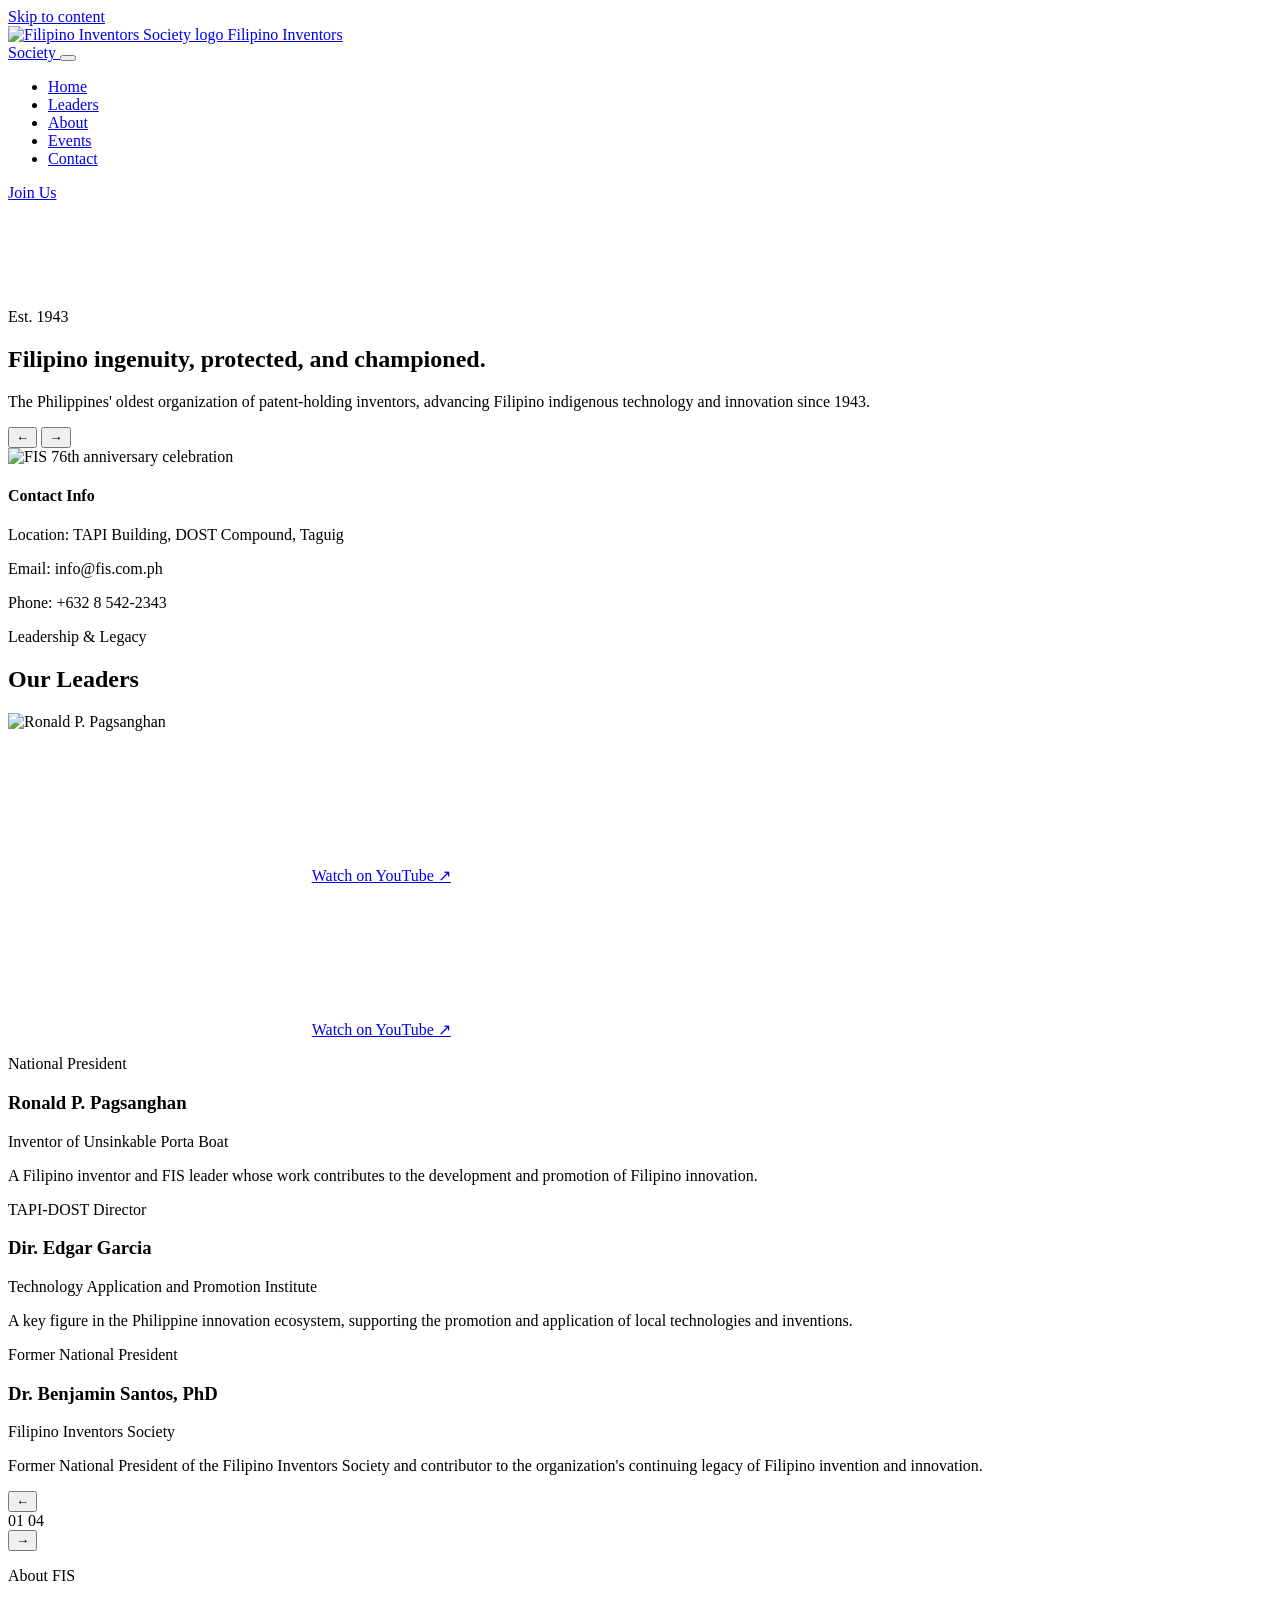
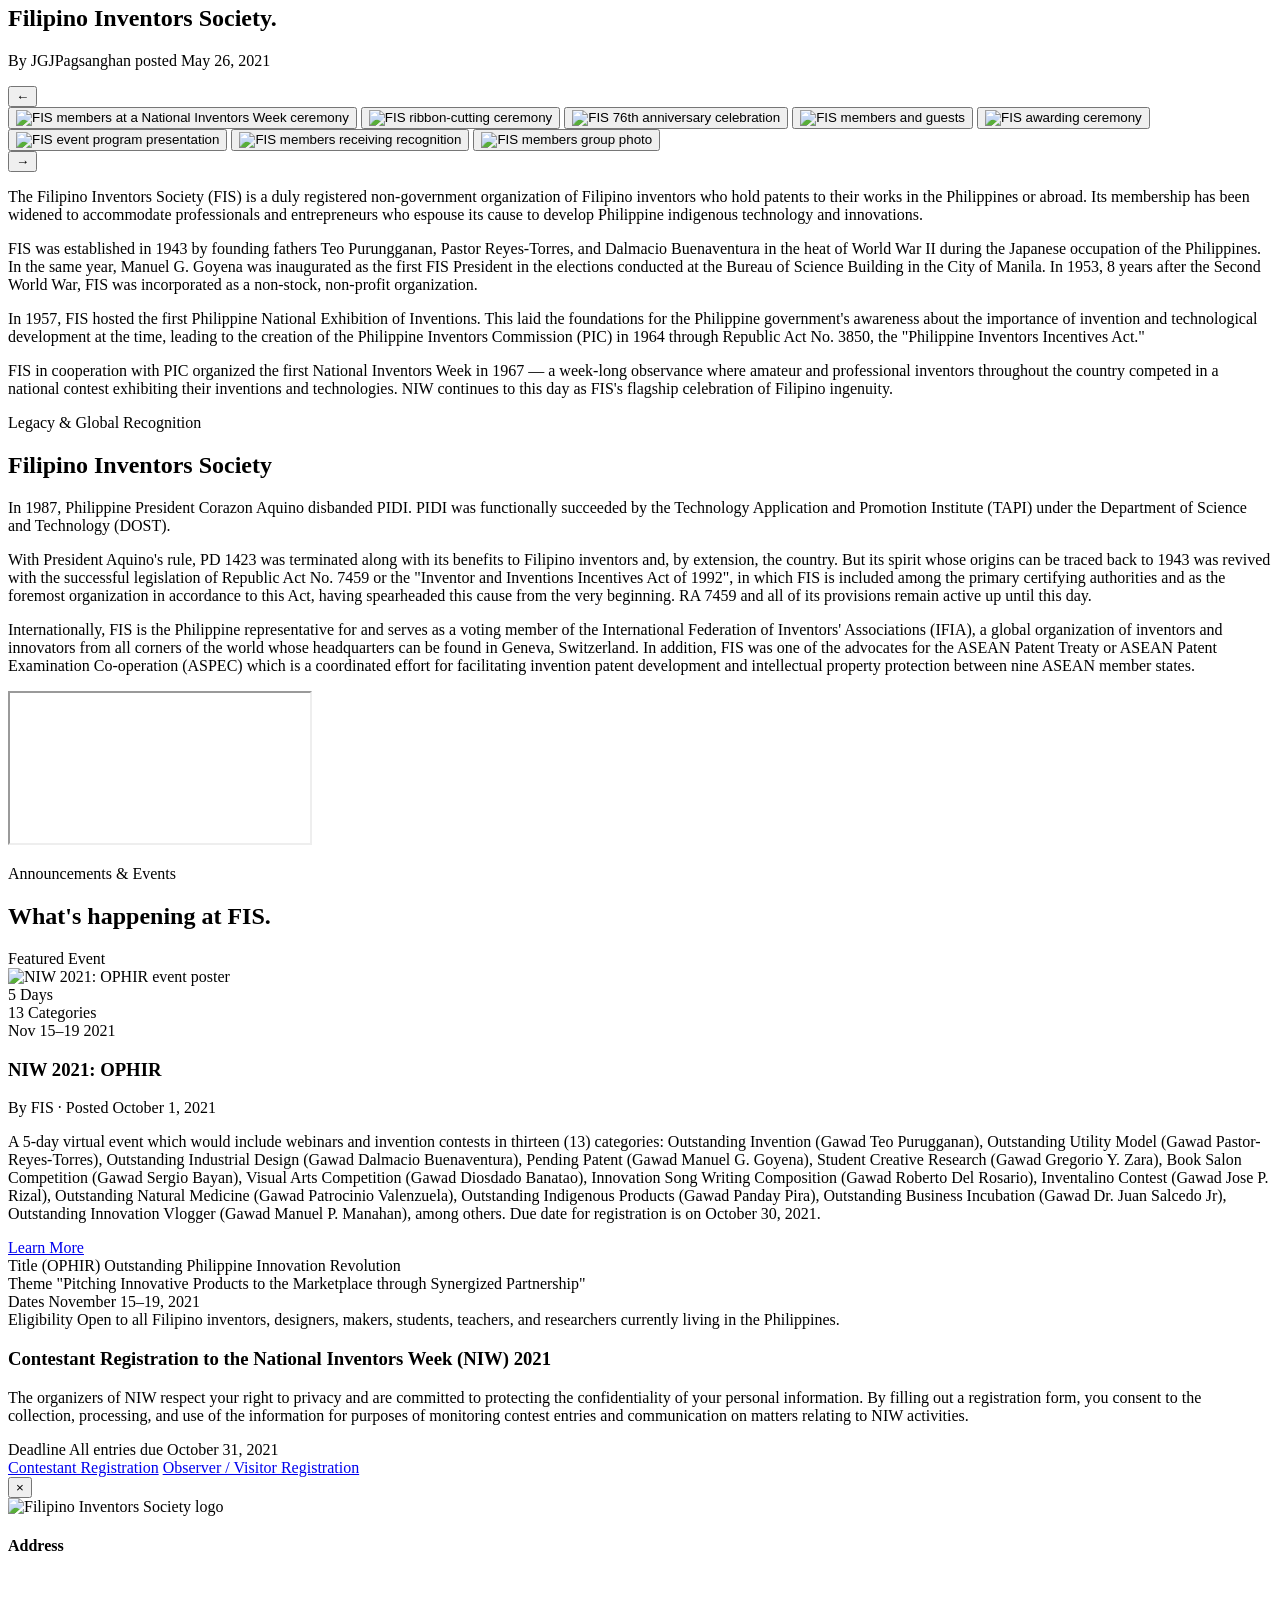
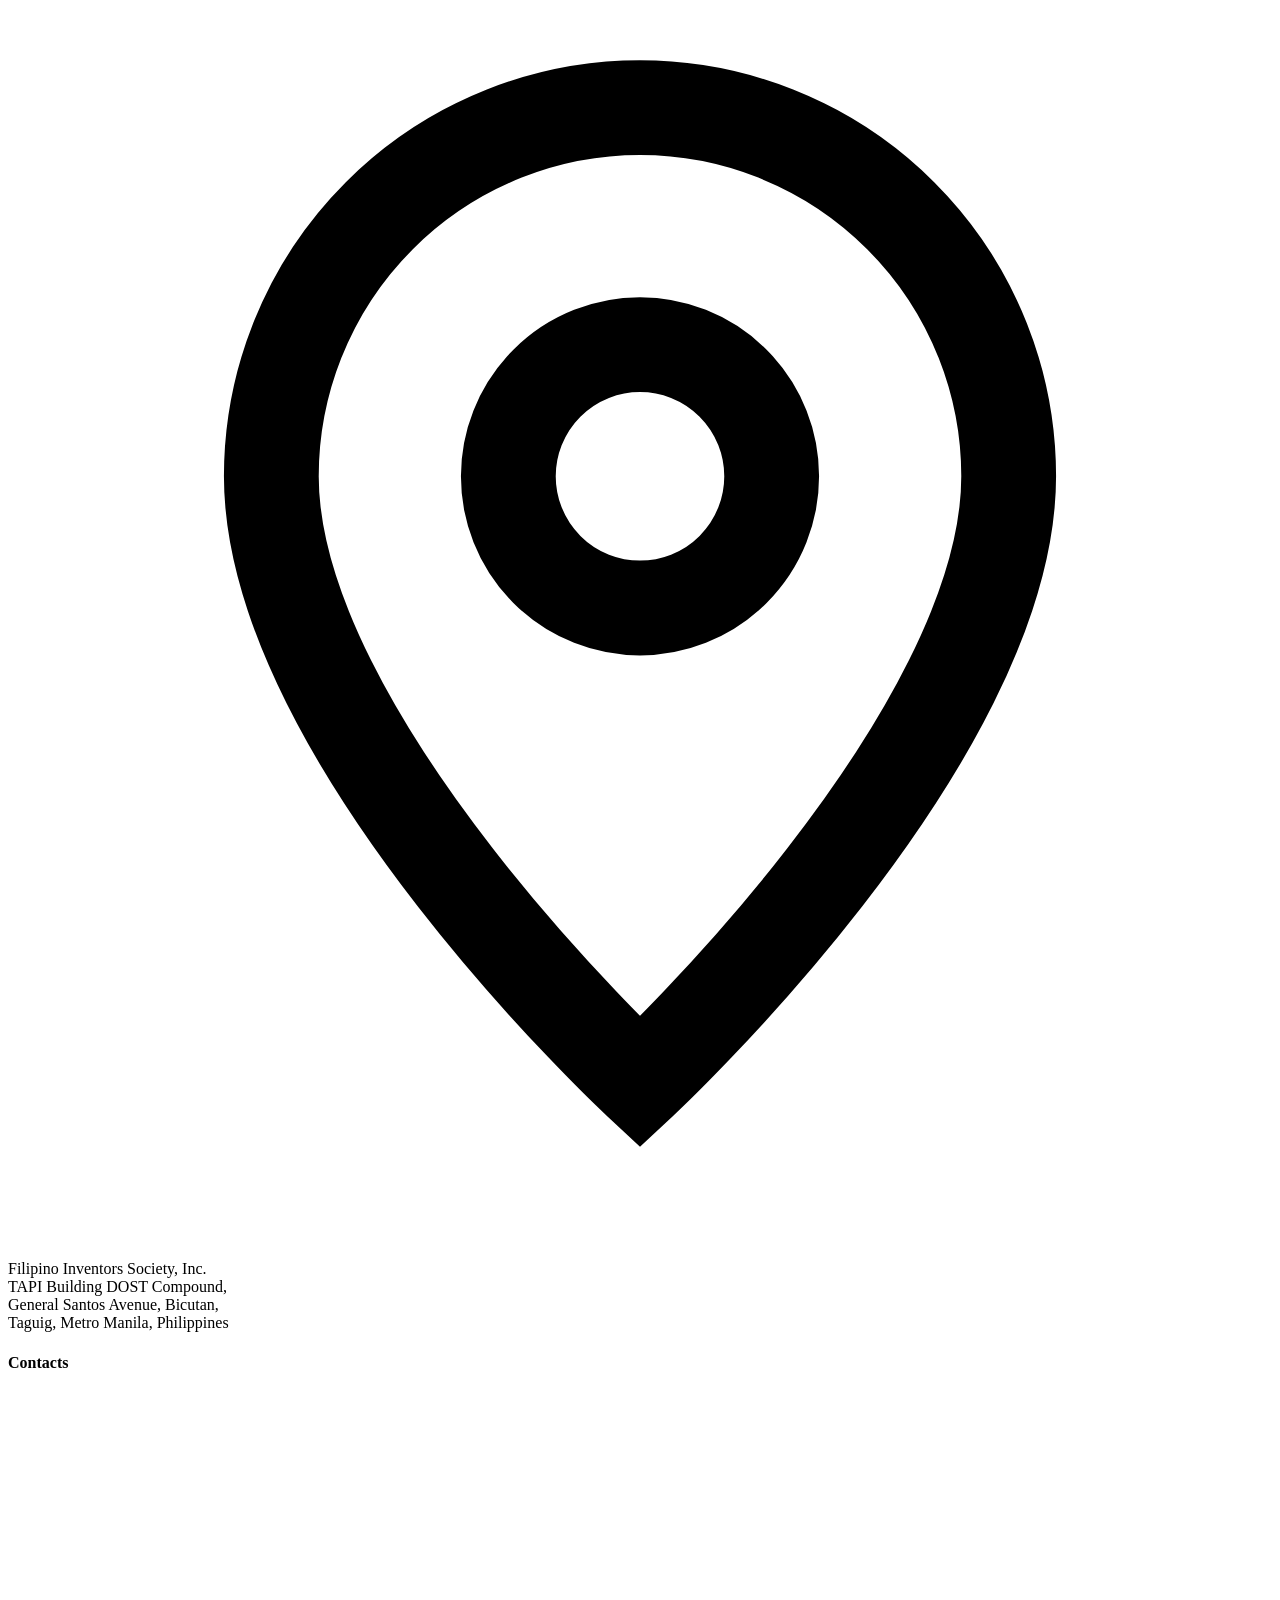
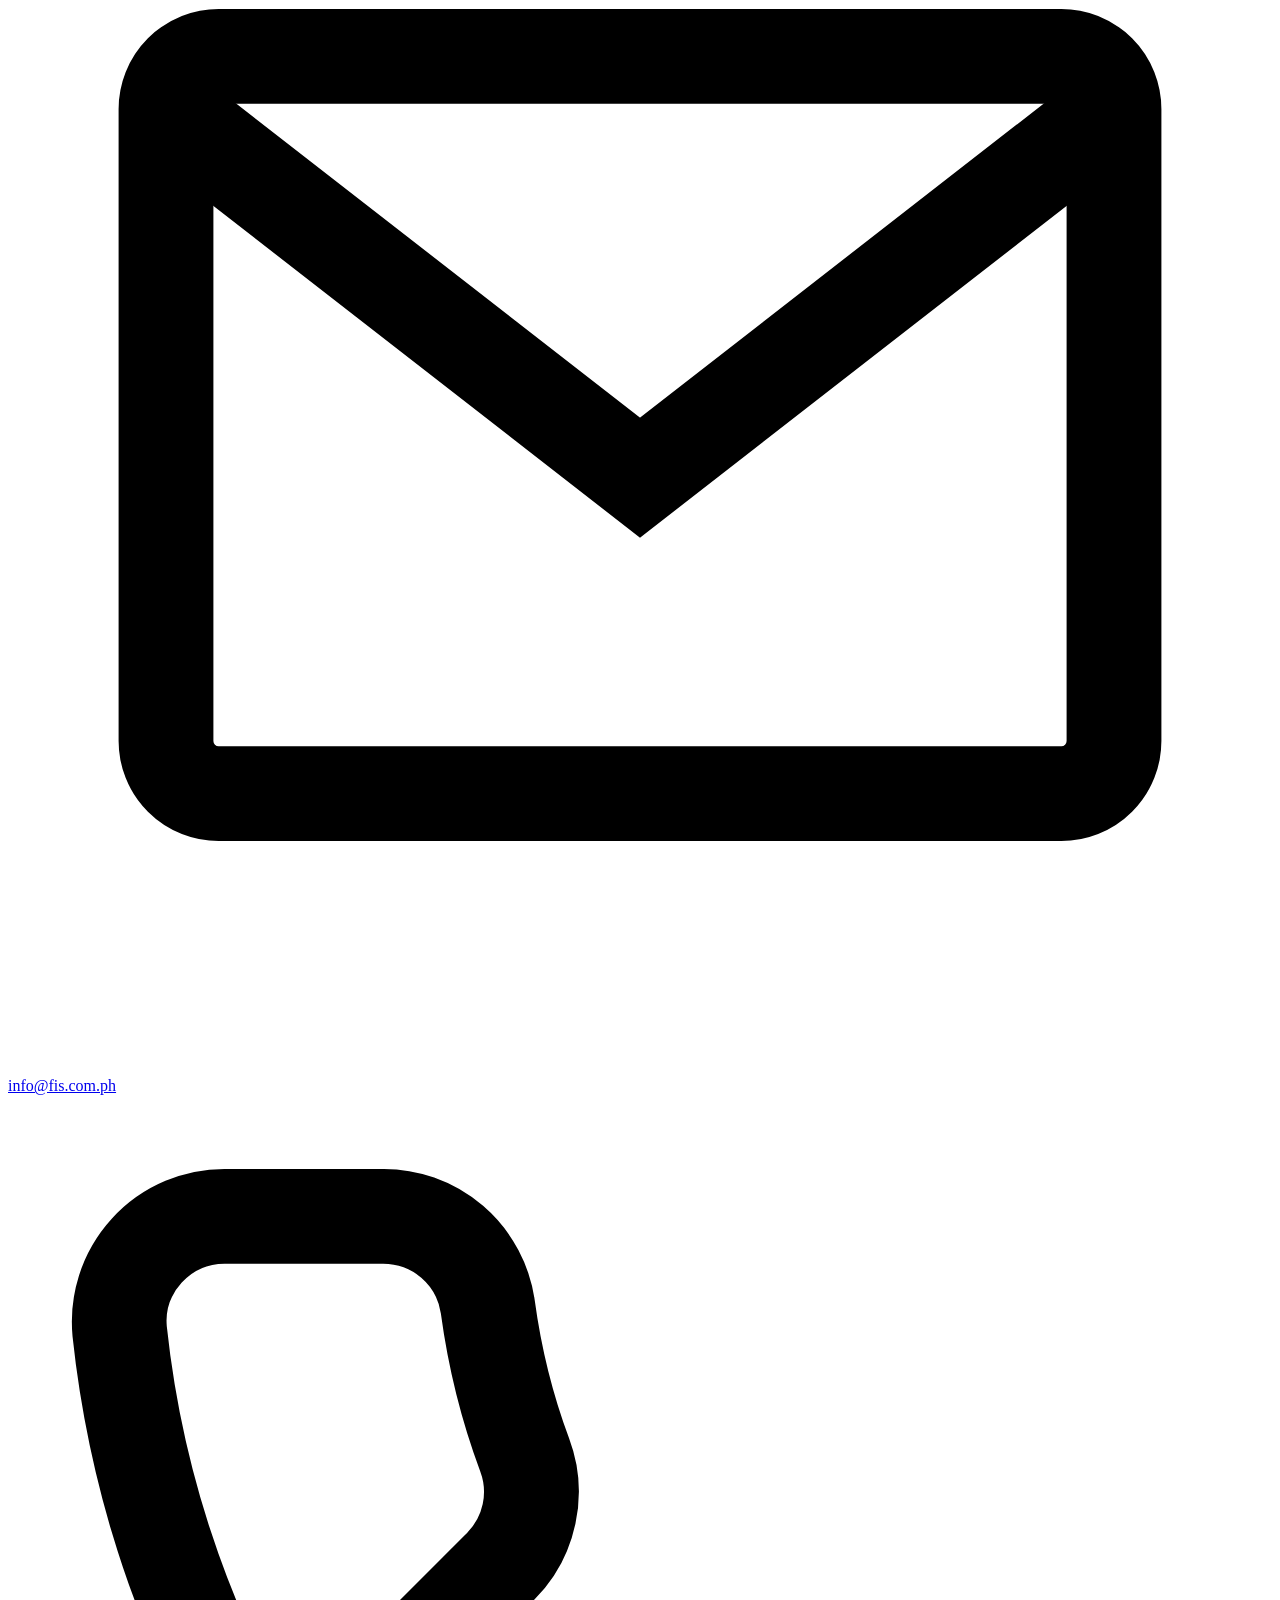
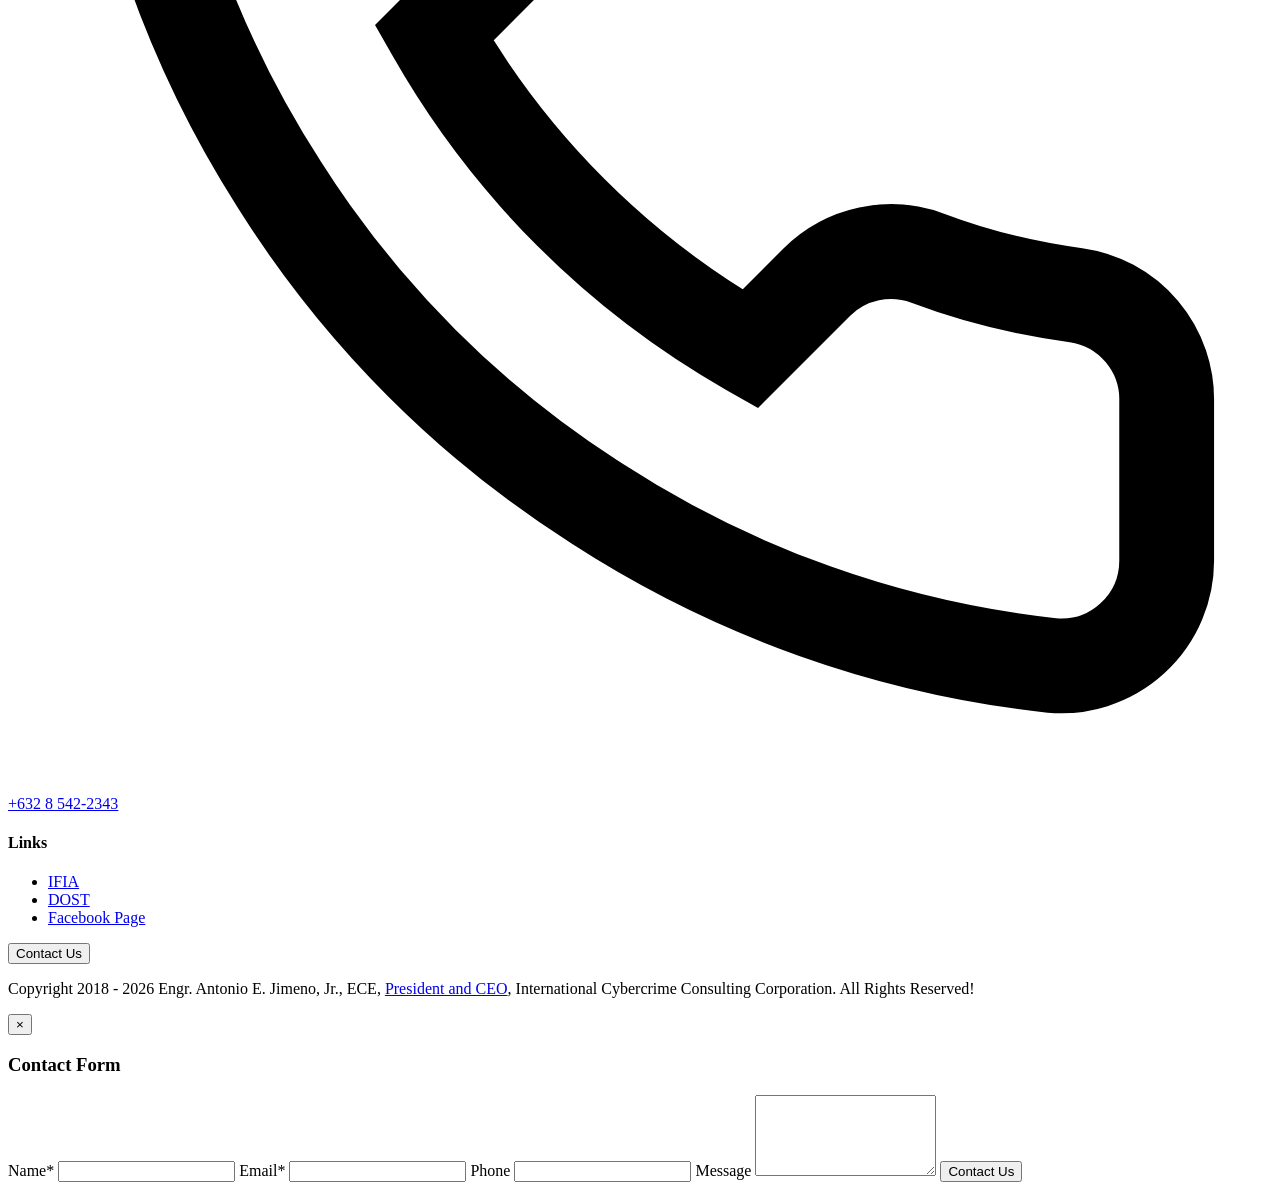
==== index.html @ 940f8a70 "Use index.html as the home page" ====
<!doctype html>
<html lang="en">
  <head>
    <meta charset="UTF-8" />
    <meta name="viewport" content="width=device-width, initial-scale=1.0" />
    <title>Filipino Inventors Society, Inc.</title>
    <meta
      name="description"
      content="Filipino Inventors Society, Inc. — advancing Philippine indigenous technology and innovation since 1943."
    />
    <link rel="preconnect" href="https://fonts.googleapis.com" />
    <link rel="preconnect" href="https://fonts.gstatic.com" crossorigin />
    <link
      href="https://fonts.googleapis.com/css2?family=Space+Grotesk:wght@500;600;700&family=Inter:wght@400;500;600&display=swap"
      rel="stylesheet"
    />
    <link rel="stylesheet" href="./css/style.css" />
    <link rel="icon" type="image/png" href="./assets/fislogo1.png" />
    <link rel="apple-touch-icon" href="./assets/fislogo1.png" />
  </head>
  <body>
    <a class="skip-link" href="#main">Skip to content</a>

    <!-- ===================== HEADER ===================== -->
    <header class="site-header" id="site-header">
      <div class="container header-inner">
        <a href="./" class="brand">
          <img
            src="./assets/fislogo1.png"
            alt="Filipino Inventors Society logo"
            class="brand-mark"
          />
          <span class="brand-name">Filipino Inventors<br />Society</span>
        </a>

        <button
          class="nav-toggle"
          id="navToggle"
          aria-expanded="false"
          aria-controls="primaryNav"
          aria-label="Toggle navigation menu"
        >
          <span></span><span></span><span></span>
        </button>

        <nav class="primary-nav" id="primaryNav">
          <ul>
            <li><a href="./" data-nav="hero">Home</a></li>
            <li><a href="#leadership" data-nav="leadership">Leaders</a></li>
            <li><a href="#about" data-nav="about">About</a></li>
            <li><a href="#events" data-nav="events">Events</a></li>
            <li><a href="#site-footer" data-nav="site-footer">Contact</a></li>
          </ul>
          <a
            class="btn btn-gold nav-cta"
            href="https://docs.google.com/forms/d/1V0Ar0K0_edxqZW4liGG-Nz8_9m23KHhDgWlwaeDabuo/viewform"
            target="_blank"
            rel="noopener"
            >Join Us</a
          >
        </nav>
      </div>
    </header>

    <main id="main">
      <!-- ===================== HERO ===================== -->
      <section
        class="hero"
        id="hero"
        aria-roledescription="carousel"
        aria-label="Featured highlights"
      >
        <div class="hero-track" id="heroTrack">
          <div class="hero-slide is-active" data-slide="0">
            <img src="./assets/img1.jpg" alt="" />
          </div>
          <div class="hero-slide" data-slide="1">
            <img src="./assets/img2.jpg" alt="" />
          </div>
          <div class="hero-slide" data-slide="2">
            <img src="./assets/img3.jpg" alt="" />
          </div>
          <div class="hero-slide" data-slide="3">
            <img src="./assets/img4.jpg" alt="" />
          </div>
          <div class="hero-slide" data-slide="4">
            <img src="./assets/img5.jpg" alt="" />
          </div>
        </div>

        <div class="hero-fade"></div>
        <div class="hero-corner hero-corner-tl"></div>
        <div class="hero-corner hero-corner-br"></div>

        <div class="hero-content container">
          <p class="eyebrow"><span class="eyebrow-bar"></span>Est. 1943</p>
          <h1 class="hero-title">
            Filipino ingenuity, protected, and championed.
          </h1>
          <p class="hero-desc">
            The Philippines' oldest organization of patent-holding inventors,
            advancing Filipino indigenous technology and innovation since 1943.
          </p>
        </div>

        <button class="hero-arrow" id="heroPrev" aria-label="Previous slide">
          ←
        </button>
        <button class="hero-arrow" id="heroNext" aria-label="Next slide">
          →
        </button>

        <div class="hero-info-card">
          <div class="hero-info-media">
            <img
              src="./assets/fislogo1.png"
              alt="FIS 76th anniversary celebration"
            />
          </div>
          <div class="hero-info-content">
            <h4 class="hero-info-title">Contact Info</h4>
            <p class="hero-info-row">
              <span>Location:</span> TAPI Building, DOST Compound, Taguig
            </p>
            <p class="hero-info-row"><span>Email:</span> info@fis.com.ph</p>
            <p class="hero-info-row"><span>Phone:</span> +632 8 542-2343</p>
          </div>
        </div>
      </section>

      <!-- ===================== LEADERSHIP ===================== -->
      <section
        class="leadership"
        id="leadership"
        aria-roledescription="carousel"
        aria-label="FIS Leadership"
        tabindex="0"
      >
        <div class="container">
          <div class="leadership-heading">
            <p class="eyebrow leadership-eyebrow">
              <span class="eyebrow-bar"></span>
              Leadership &amp; Legacy
            </p>

            <h2 class="leadership-title">Our Leaders</h2>
          </div>

          <div class="leadership-carousel">
            <!-- MEDIA -->
            <div class="leadership-media reveal from-left">
              <!-- Person 2 -->
              <div class="leadership-media-item" data-person="1">
                <img
                  src="./assets/national-pres.jpg"
                  alt="Ronald P. Pagsanghan"
                />
              </div>

              <!-- Person 3 -->
              <div
                class="leadership-media-item leadership-video"
                data-person="2"
              >
                <iframe
                  src="https://www.youtube.com/embed/7unODmt1-wI?rel=0"
                  title="Dir. Edgar Garcia"
                  allow="
                    accelerometer;
                    autoplay;
                    clipboard-write;
                    encrypted-media;
                    gyroscope;
                    picture-in-picture;
                    web-share;
                  "
                  allowfullscreen
                  frameborder="0"
                ></iframe>
                <a
                  class="video-fallback"
                  href="https://www.youtube.com/watch?v=7unODmt1-wI"
                  target="_blank"
                  rel="noopener"
                >
                  Watch on YouTube ↗
                </a>
              </div>

              <!-- Person 4 -->
              <div
                class="leadership-media-item leadership-video"
                data-person="3"
              >
                <iframe
                  src="https://www.youtube.com/embed/nIx-jIrEJa0?rel=0"
                  title="Dr. Benjamin Santos"
                  allow="
                    accelerometer;
                    autoplay;
                    clipboard-write;
                    encrypted-media;
                    gyroscope;
                    picture-in-picture;
                    web-share;
                  "
                  allowfullscreen
                  frameborder="0"
                ></iframe>
                <a
                  class="video-fallback"
                  href="https://www.youtube.com/watch?v=7unODmt1-wI"
                  target="_blank"
                  rel="noopener"
                >
                  Watch on YouTube ↗
                </a>
              </div>
            </div>

            <!-- PROFILE INFORMATION -->
            <div
              class="leadership-info reveal from-right"
              style="--reveal-delay: 0.15s"
            >
              <!-- Person 2 -->
              <article class="leadership-profile" data-person="1">
                <p class="leadership-role">National President</p>

                <h3>Ronald P. Pagsanghan</h3>

                <p class="leadership-contribution">
                  Inventor of Unsinkable Porta Boat
                </p>

                <p class="leadership-description">
                  A Filipino inventor and FIS leader whose work contributes to
                  the development and promotion of Filipino innovation.
                </p>
              </article>

              <!-- Person 3 -->
              <article class="leadership-profile" data-person="2">
                <p class="leadership-role">TAPI-DOST Director</p>

                <h3>Dir. Edgar Garcia</h3>

                <p class="leadership-contribution">
                  Technology Application and Promotion Institute
                </p>

                <p class="leadership-description">
                  A key figure in the Philippine innovation ecosystem,
                  supporting the promotion and application of local technologies
                  and inventions.
                </p>
              </article>

              <!-- Person 4 -->
              <article class="leadership-profile" data-person="3">
                <p class="leadership-role">Former National President</p>

                <h3>Dr. Benjamin Santos, PhD</h3>

                <p class="leadership-contribution">
                  Filipino Inventors Society
                </p>

                <p class="leadership-description">
                  Former National President of the Filipino Inventors Society
                  and contributor to the organization's continuing legacy of
                  Filipino invention and innovation.
                </p>
              </article>

              <!-- NAVIGATION -->
              <div class="leadership-navigation">
                <button
                  class="leadership-arrow"
                  id="leadershipPrev"
                  aria-label="Previous leader"
                >
                  ←
                </button>

                <div class="leadership-counter">
                  <span id="leadershipCurrent">01</span>
                  <span class="leadership-counter-line"></span>
                  <span>04</span>
                </div>

                <button
                  class="leadership-arrow"
                  id="leadershipNext"
                  aria-label="Next leader"
                >
                  →
                </button>
              </div>
            </div>
          </div>
        </div>
      </section>
      <!-- ===================== ABOUT + GALLERY ===================== -->
      <section class="about" id="about">
        <div class="container">
          <div class="about-heading reveal from-bottom">
            <p class="eyebrow about-eyebrow">
              <span class="eyebrow-bar"></span>
              About FIS
            </p>
            <h2 class="about-title">Filipino Inventors Society.</h2>
            <p class="about-intro">By JGJPagsanghan posted May 26, 2021</p>
          </div>

          <!-- GALLERY CAROUSEL -->
          <div class="gallery">
            <button
              class="gallery-arrow"
              id="galleryPrev"
              aria-label="Previous photos"
            >
              ←
            </button>

            <div class="gallery-viewport">
              <div class="gallery-track" id="galleryTrack">
                <button
                  class="gallery-item reveal scale-in"
                  data-full="./assets/gallery1.jpg"
                  style="--reveal-delay: 0s"
                >
                  <img
                    src="./assets/gallery1.jpg"
                    alt="FIS members at a National Inventors Week ceremony"
                  />
                </button>
                <button
                  class="gallery-item reveal scale-in"
                  data-full="./assets/gallery2.jpg"
                  style="--reveal-delay: 0.06s"
                >
                  <img
                    src="./assets/gallery2.jpg"
                    alt="FIS ribbon-cutting ceremony"
                  />
                </button>
                <button
                  class="gallery-item reveal scale-in"
                  data-full="./assets/gallery3.jpg"
                  style="--reveal-delay: 0.12s"
                >
                  <img
                    src="./assets/gallery3.jpg"
                    alt="FIS 76th anniversary celebration"
                  />
                </button>
                <button
                  class="gallery-item reveal scale-in"
                  data-full="./assets/gallery4.jpg"
                  style="--reveal-delay: 0.18s"
                >
                  <img
                    src="./assets/gallery4.jpg"
                    alt="FIS members and guests"
                  />
                </button>
                <button
                  class="gallery-item reveal scale-in"
                  data-full="./assets/gallery5.jpg"
                  style="--reveal-delay: 0.24s"
                >
                  <img
                    src="./assets/gallery5.jpg"
                    alt="FIS awarding ceremony"
                  />
                </button>
                <button
                  class="gallery-item reveal scale-in"
                  data-full="./assets/gallery6.jpg"
                  style="--reveal-delay: 0.3s"
                >
                  <img
                    src="./assets/gallery6.jpg"
                    alt="FIS event program presentation"
                  />
                </button>
                <button
                  class="gallery-item reveal scale-in"
                  data-full="./assets/gallery7.jpg"
                  style="--reveal-delay: 0.36s"
                >
                  <img
                    src="./assets/gallery7.jpg"
                    alt="FIS members receiving recognition"
                  />
                </button>
                <button
                  class="gallery-item reveal scale-in"
                  data-full="./assets/gallery8.jpg"
                  style="--reveal-delay: 0.42s"
                >
                  <img
                    src="./assets/gallery8.jpg"
                    alt="FIS members group photo"
                  />
                </button>
              </div>
            </div>

            <button
              class="gallery-arrow"
              id="galleryNext"
              aria-label="Next photos"
            >
              →
            </button>
          </div>

          <!-- HISTORY -->
          <div
            class="about-history reveal from-bottom"
            style="--reveal-delay: 0.1s"
          >
            <p>
              The Filipino Inventors Society (FIS) is a duly registered
              non-government organization of Filipino inventors who hold patents
              to their works in the Philippines or abroad. Its membership has
              been widened to accommodate professionals and entrepreneurs who
              espouse its cause to develop Philippine indigenous technology and
              innovations.
            </p>
            <p>
              FIS was established in 1943 by founding fathers Teo Purungganan,
              Pastor Reyes-Torres, and Dalmacio Buenaventura in the heat of
              World War II during the Japanese occupation of the Philippines. In
              the same year, Manuel G. Goyena was inaugurated as the first FIS
              President in the elections conducted at the Bureau of Science
              Building in the City of Manila. In 1953, 8 years after the Second
              World War, FIS was incorporated as a non-stock, non-profit
              organization.
            </p>
            <p>
              In 1957, FIS hosted the first Philippine National Exhibition of
              Inventions. This laid the foundations for the Philippine
              government's awareness about the importance of invention and
              technological development at the time, leading to the creation of
              the Philippine Inventors Commission (PIC) in 1964 through Republic
              Act No. 3850, the "Philippine Inventors Incentives Act."
            </p>
            <p>
              FIS in cooperation with PIC organized the first National Inventors
              Week in 1967 — a week-long observance where amateur and
              professional inventors throughout the country competed in a
              national contest exhibiting their inventions and technologies. NIW
              continues to this day as FIS's flagship celebration of Filipino
              ingenuity.
            </p>
          </div>
        </div>
      </section>

      <!-- ===================== LEGACY + MAP ===================== -->
      <section class="legacy" id="legacy">
        <div class="legacy-grid">
          <div class="legacy-content container reveal from-left">
            <p class="eyebrow legacy-eyebrow">
              <span class="eyebrow-bar"></span>
              Legacy &amp; Global Recognition
            </p>
            <h2 class="legacy-title">Filipino Inventors Society</h2>

            <div class="legacy-text">
              <p>
                In 1987, Philippine President Corazon Aquino disbanded PIDI.
                PIDI was functionally succeeded by the Technology Application
                and Promotion Institute (TAPI) under the Department of Science
                and Technology (DOST).
              </p>
              <p>
                With President Aquino's rule, PD 1423 was terminated along with
                its benefits to Filipino inventors and, by extension, the
                country. But its spirit whose origins can be traced back to 1943
                was revived with the successful legislation of Republic Act No.
                7459 or the "Inventor and Inventions Incentives Act of 1992", in
                which FIS is included among the primary certifying authorities
                and as the foremost organization in accordance to this Act,
                having spearheaded this cause from the very beginning. RA 7459
                and all of its provisions remain active up until this day.
              </p>
              <p>
                Internationally, FIS is the Philippine representative for and
                serves as a voting member of the International Federation of
                Inventors' Associations (IFIA), a global organization of
                inventors and innovators from all corners of the world whose
                headquarters can be found in Geneva, Switzerland. In addition,
                FIS was one of the advocates for the ASEAN Patent Treaty or
                ASEAN Patent Examination Co-operation (ASPEC) which is a
                coordinated effort for facilitating invention patent development
                and intellectual property protection between nine ASEAN member
                states.
              </p>
            </div>
          </div>

          <div
            class="legacy-map reveal from-right"
            style="--reveal-delay: 0.15s"
          >
            <iframe
              src="https://www.google.com/maps/embed?pb=!1m18!1m12!1m3!1d7725.845106493057!2d121.04679387446605!3d14.489135259493962!2m3!1f0!2f0!3f0!3m2!1i1024!2i768!4f13.1!3m3!1m2!1s0x3397cf11844b13a5%3A0xa1d8a3cfa3535430!2sFilipino%20Inventors%20Society!5e0!3m2!1sen!2sph!4v1622002675015!5m2!1sen!2sph"
              loading="lazy"
              referrerpolicy="no-referrer-when-downgrade"
              title="Filipino Inventors Society location map"
            >
            </iframe>
          </div>
        </div>
      </section>

      <!-- ===================== EVENTS ===================== -->
      <section class="events" id="events">
        <div class="container">
          <div class="events-heading">
            <p class="eyebrow events-eyebrow">
              <span class="eyebrow-bar"></span>
              Announcements &amp; Events
            </p>
            <h2 class="events-title">What's happening at FIS.</h2>
          </div>
        </div>

        <!-- FEATURED EVENT BANNER -->
        <div class="event-banner">
          <div class="event-banner-media">
            <span class="event-banner-badge">Featured Event</span>
            <div class="event-banner-frame">
              <img
                src="./assets/niw2021.png"
                alt="NIW 2021: OPHIR event poster"
              />
            </div>

            <div class="event-stat-row">
              <div class="event-stat">
                <span class="event-stat-value">5</span>
                <span class="event-stat-label">Days</span>
              </div>
              <div class="event-stat">
                <span class="event-stat-value">13</span>
                <span class="event-stat-label">Categories</span>
              </div>
              <div class="event-stat event-stat-wide">
                <span class="event-stat-value">Nov 15&ndash;19</span>
                <span class="event-stat-label">2021</span>
              </div>
            </div>
          </div>

          <div
            class="event-banner-content reveal from-bottom"
            style="--reveal-delay: 0.15s"
          >
            <div class="event-banner-inner">
              <h3 class="event-banner-title">NIW 2021: OPHIR</h3>
              <p class="event-tag">By FIS &middot; Posted October 1, 2021</p>

              <p class="event-banner-desc">
                A 5-day virtual event which would include webinars and invention
                contests in thirteen (13) categories: Outstanding Invention
                (Gawad Teo Purugganan), Outstanding Utility Model (Gawad
                Pastor-Reyes-Torres), Outstanding Industrial Design (Gawad
                Dalmacio Buenaventura), Pending Patent (Gawad Manuel G. Goyena),
                Student Creative Research (Gawad Gregorio Y. Zara), Book Salon
                Competition (Gawad Sergio Bayan), Visual Arts Competition (Gawad
                Diosdado Banatao), Innovation Song Writing Composition (Gawad
                Roberto Del Rosario), Inventalino Contest (Gawad Jose P. Rizal),
                Outstanding Natural Medicine (Gawad Patrocinio Valenzuela),
                Outstanding Indigenous Products (Gawad Panday Pira), Outstanding
                Business Incubation (Gawad Dr. Juan Salcedo Jr), Outstanding
                Innovation Vlogger (Gawad Manuel P. Manahan), among others. Due
                date for registration is on October 30, 2021.
              </p>
              <a
                href="https://sites.google.com/view/niw2021/"
                target="_blank"
                rel="noopener"
                class="btn btn-gold"
              >
                Learn More
              </a>
            </div>
          </div>
        </div>

        <div class="container events-footer-block">
          <div class="event-registration">
            <!-- LEFT: REGISTRATION DETAILS -->
            <div class="event-details reveal from-left">
              <div class="event-detail-row">
                <span class="event-detail-label">Title</span>
                <span class="event-detail-value"
                  >(OPHIR) Outstanding Philippine Innovation Revolution</span
                >
              </div>
              <div class="event-detail-row">
                <span class="event-detail-label">Theme</span>
                <span class="event-detail-value"
                  >"Pitching Innovative Products to the Marketplace through
                  Synergized Partnership"</span
                >
              </div>
              <div class="event-detail-row">
                <span class="event-detail-label">Dates</span>
                <span class="event-detail-value">November 15–19, 2021</span>
              </div>
              <div class="event-detail-row">
                <span class="event-detail-label">Eligibility</span>
                <span class="event-detail-value"
                  >Open to all Filipino inventors, designers, makers, students,
                  teachers, and researchers currently living in the
                  Philippines.</span
                >
              </div>
            </div>

            <!-- RIGHT: TITLE + PRIVACY NOTE + BUTTONS -->
            <div
              class="event-registration-content reveal from-right"
              style="--reveal-delay: 0.15s"
            >
              <h3 class="event-registration-title">
                Contestant Registration to the National Inventors Week (NIW)
                2021
              </h3>

              <p class="event-privacy-note">
                The organizers of NIW respect your right to privacy and are
                committed to protecting the confidentiality of your personal
                information. By filling out a registration form, you consent to
                the collection, processing, and use of the information for
                purposes of monitoring contest entries and communication on
                matters relating to NIW activities.
              </p>

              <div class="event-deadline-notice">
                <span class="event-deadline-label">Deadline</span>
                <span class="event-deadline-value"
                  >All entries due October 31, 2021</span
                >
              </div>

              <div class="event-cta-row">
                <a
                  href="https://bit.ly/NIW2021contestant"
                  target="_blank"
                  rel="noopener"
                  class="btn btn-gold"
                  >Contestant Registration</a
                >
                <a
                  href="https://bit.ly/NIW2021attendee"
                  target="_blank"
                  rel="noopener"
                  class="btn btn-ghost-dark"
                  >Observer / Visitor Registration</a
                >
              </div>
            </div>
          </div>
        </div>
      </section>

      <!-- LIGHTBOX -->
      <div class="lightbox" id="lightbox">
        <button class="lightbox-close" id="lightboxClose" aria-label="Close">
          ×
        </button>
        <img src="" alt="" id="lightboxImg" />
      </div>
    </main>

    <!-- ===================== FOOTER ===================== -->
    <footer class="site-footer" id="site-footer">
      <div class="container footer-grid reveal from-bottom">
        <div class="footer-brand">
          <img
            src="./assets/fislogo1.png"
            alt="Filipino Inventors Society logo"
            class="footer-logo"
          />
        </div>

        <div class="footer-col">
          <h4 class="footer-heading">Address</h4>
          <div class="footer-info-row">
            <svg
              class="footer-icon"
              viewBox="0 0 24 24"
              fill="none"
              stroke="currentColor"
              stroke-width="1.8"
            >
              <path
                d="M12 21s-7-6.5-7-11.5A7 7 0 0 1 19 9.5C19 14.5 12 21 12 21z"
              />
              <circle cx="12" cy="9.5" r="2.5" />
            </svg>
            <p>
              Filipino Inventors Society, Inc.<br />TAPI Building DOST
              Compound,<br />General Santos Avenue, Bicutan,<br />Taguig, Metro
              Manila, Philippines
            </p>
          </div>
        </div>

        <div class="footer-col">
          <h4 class="footer-heading">Contacts</h4>
          <div class="footer-info-row">
            <svg
              class="footer-icon"
              viewBox="0 0 24 24"
              fill="none"
              stroke="currentColor"
              stroke-width="1.8"
            >
              <path d="M4 4h16v16H4z" opacity="0" />
              <path d="M3 6l9 7 9-7" />
              <rect x="3" y="5" width="18" height="14" rx="1" />
            </svg>
            <p><a href="mailto:info@fis.com.ph">info@fis.com.ph</a></p>
          </div>
          <div class="footer-info-row">
            <svg
              class="footer-icon"
              viewBox="0 0 24 24"
              fill="none"
              stroke="currentColor"
              stroke-width="1.8"
            >
              <path
                d="M22 16.92v3a2 2 0 0 1-2.18 2 19.8 19.8 0 0 1-8.63-3.07 19.5 19.5 0 0 1-6-6 19.8 19.8 0 0 1-3.07-8.67A2 2 0 0 1 4.11 2h3a2 2 0 0 1 2 1.72c.13.96.36 1.9.7 2.81a2 2 0 0 1-.45 2.11L8.09 9.91a16 16 0 0 0 6 6l1.27-1.27a2 2 0 0 1 2.11-.45c.9.34 1.85.57 2.81.7A2 2 0 0 1 22 16.92z"
              />
            </svg>
            <p><a href="tel:+6328542-2343">+632 8 542-2343</a></p>
          </div>
        </div>

        <div class="footer-col">
          <h4 class="footer-heading">Links</h4>
          <ul class="footer-links">
            <li>
              <a
                href="https://www.ifia.com/ifia-members/full-members/fis-philippines/"
                target="_blank"
                rel="noopener"
                >IFIA</a
              >
            </li>
            <li>
              <a href="https://www.dost.gov.ph/" target="_blank" rel="noopener"
                >DOST</a
              >
            </li>
            <li>
              <a
                href="https://www.facebook.com/Filipino-Inventors-Society-104310895194858"
                target="_blank"
                rel="noopener"
                >Facebook Page</a
              >
            </li>
          </ul>
        </div>

        <div class="footer-col footer-cta-col">
          <button class="btn btn-gold" id="contactOpenBtn">Contact Us</button>
        </div>
      </div>

      <div class="footer-bottom">
        <p>
          Copyright 2018 - 2026 Engr. Antonio E. Jimeno, Jr., ECE,
          <a
            href="https://cybercrimeconsultant.com"
            target="_blank"
            rel="noopener"
            >President and CEO</a
          >, International Cybercrime Consulting Corporation. All Rights
          Reserved!
        </p>
      </div>
    </footer>

    <!-- ===================== CONTACT MODAL ===================== -->
    <div class="contact-modal" id="contactModal">
      <div class="contact-modal-backdrop" id="contactModalBackdrop"></div>
      <div class="contact-modal-panel">
        <button
          class="contact-modal-close"
          id="contactModalClose"
          aria-label="Close contact form"
        >
          ×
        </button>
        <h3 class="contact-modal-title">Contact Form</h3>
        <form class="contact-form" id="contactForm">
          <label class="contact-field">
            <span>Name*</span>
            <input type="text" name="name" required />
          </label>
          <label class="contact-field">
            <span>Email*</span>
            <input type="email" name="email" required />
          </label>
          <label class="contact-field">
            <span>Phone</span>
            <input type="tel" name="phone" />
          </label>
          <label class="contact-field">
            <span>Message</span>
            <textarea name="message" rows="5"></textarea>
          </label>
          <button type="submit" class="btn btn-gold contact-submit">
            Contact Us
          </button>
        </form>
      </div>
    </div>

    <script src="./main.js"></script>
  </body>
</html>
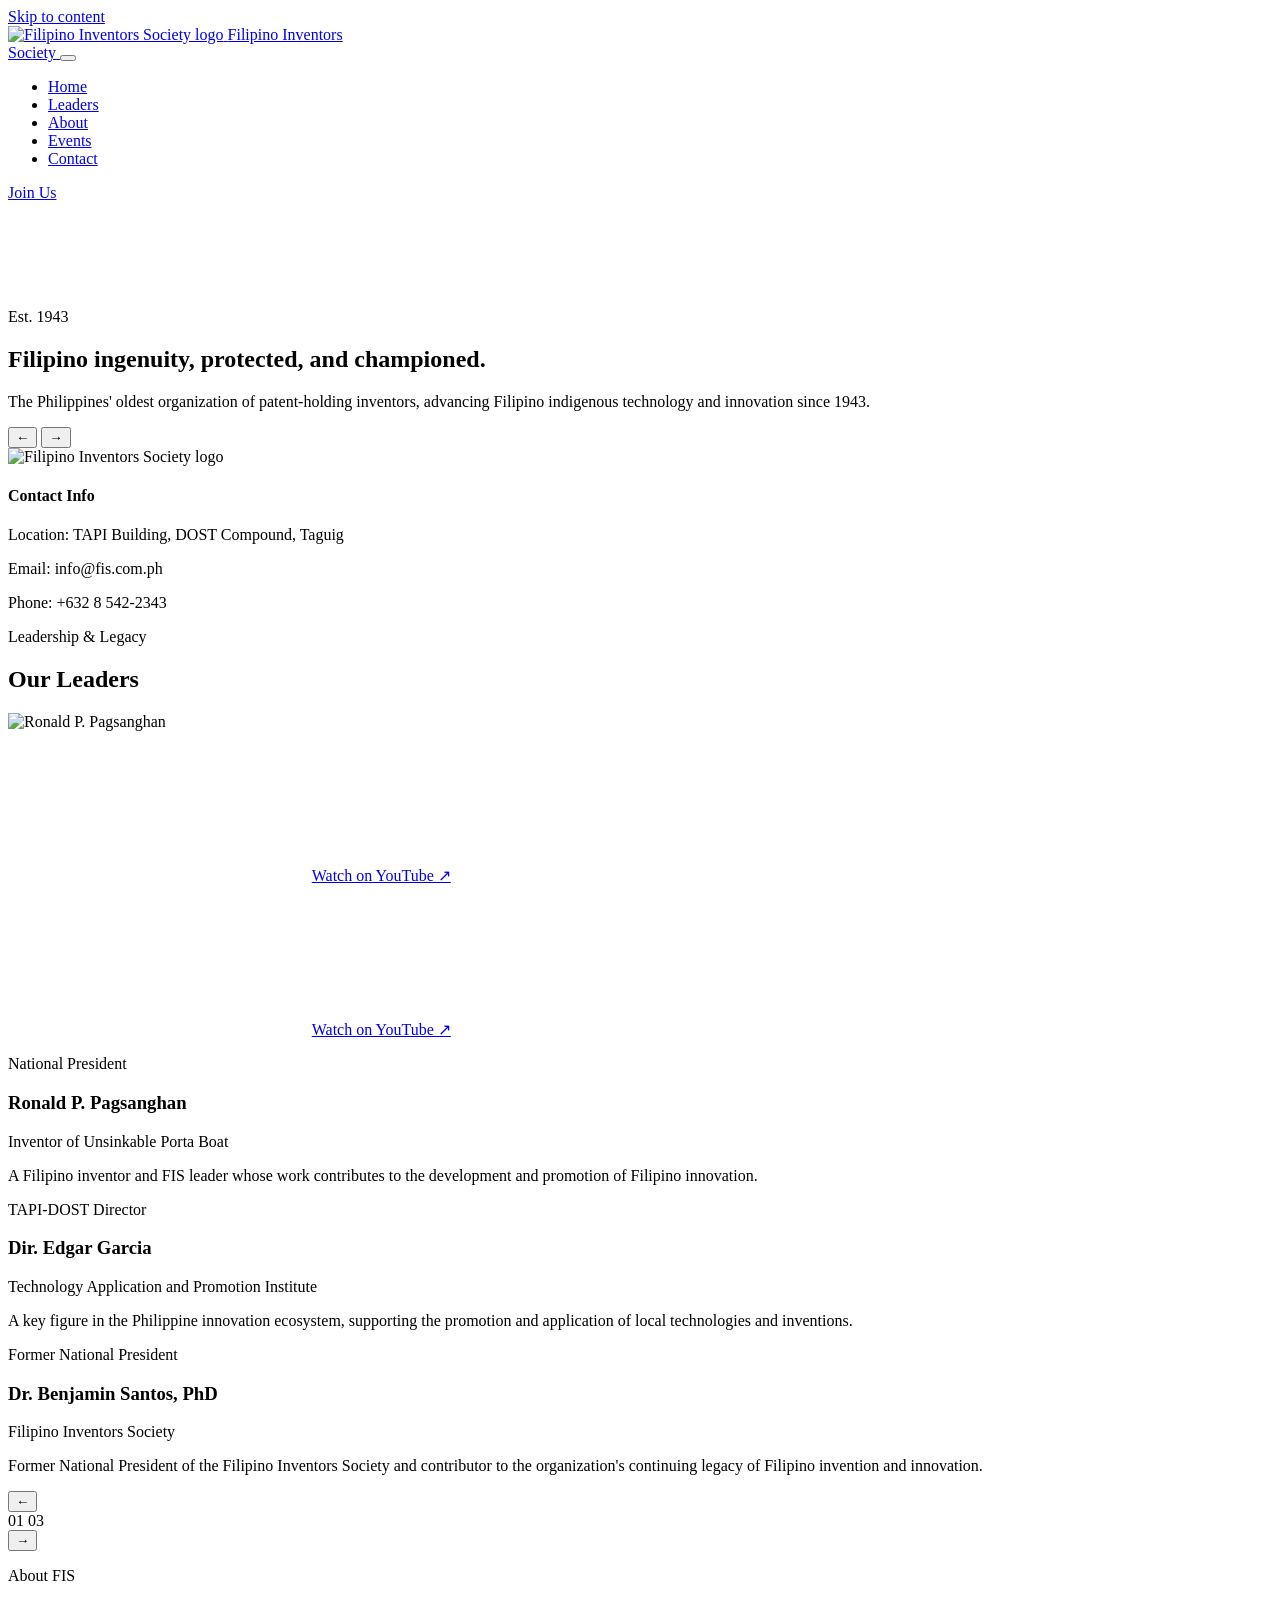
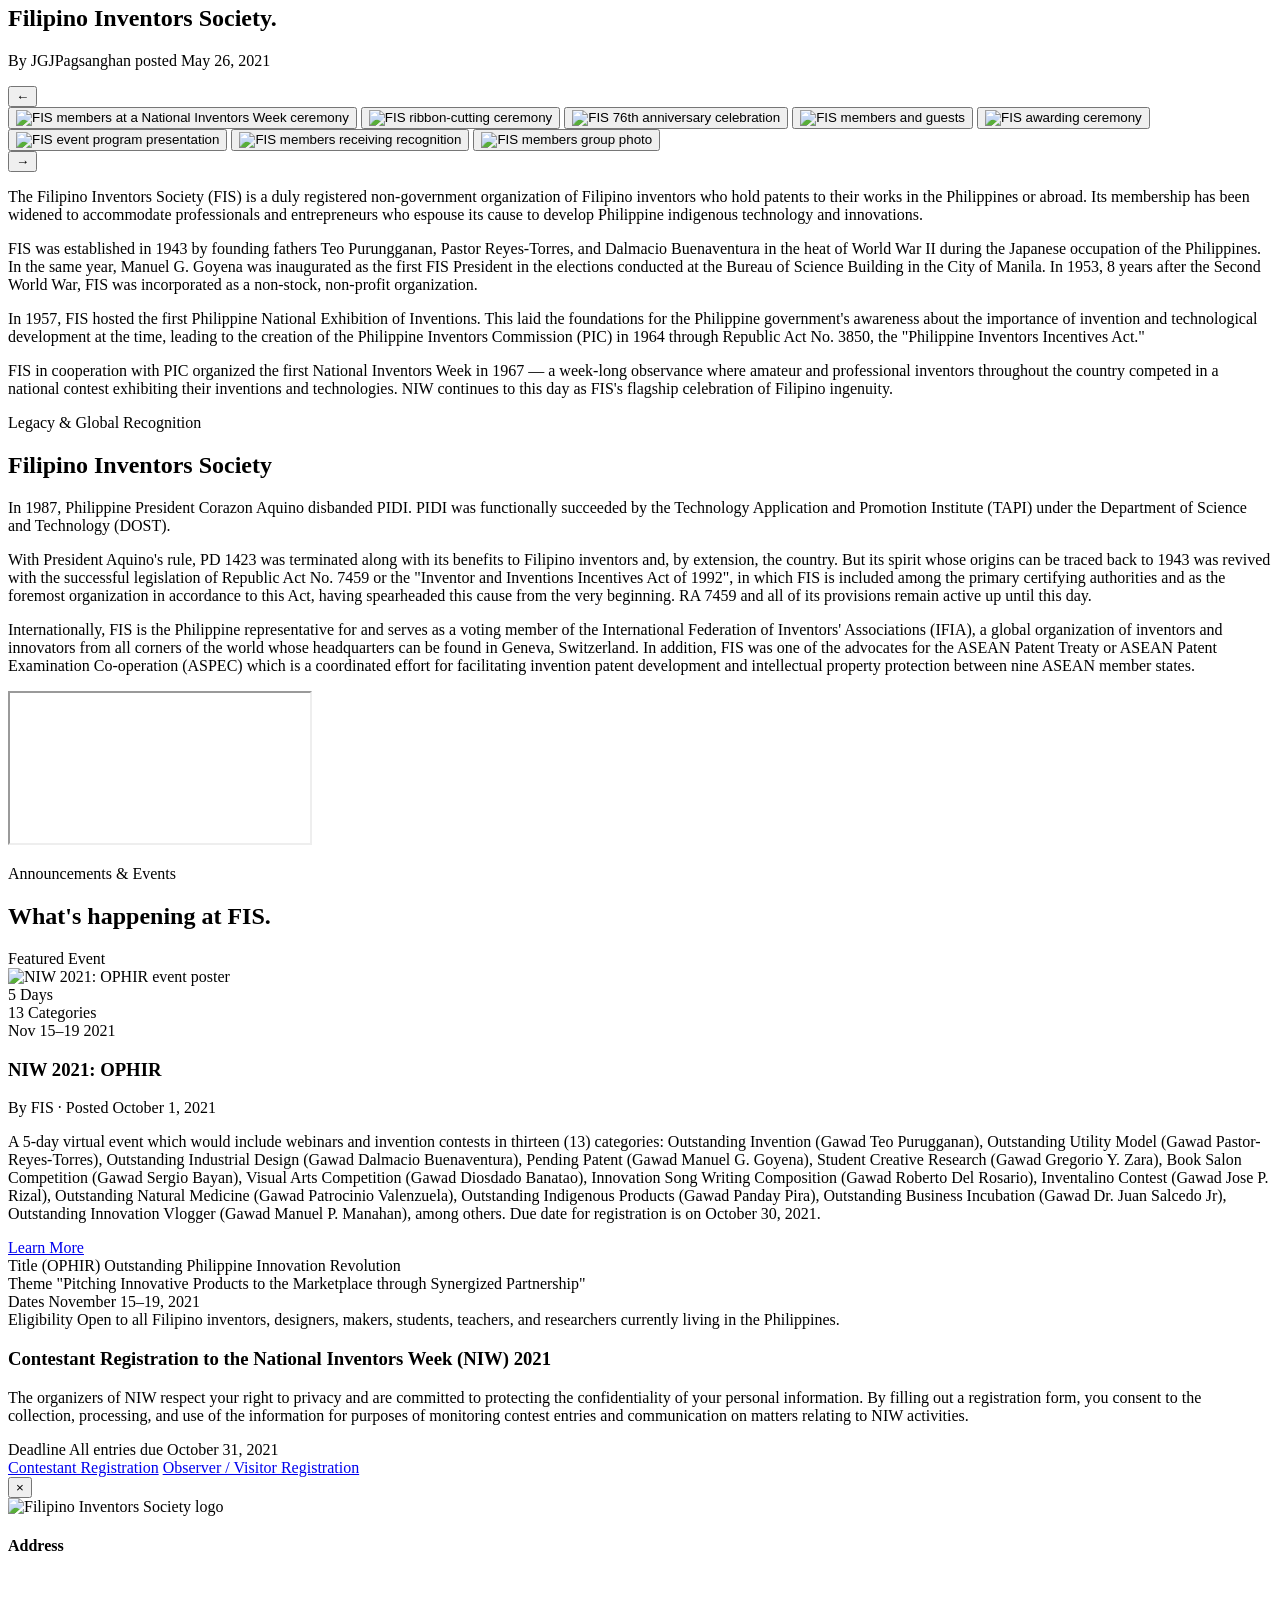
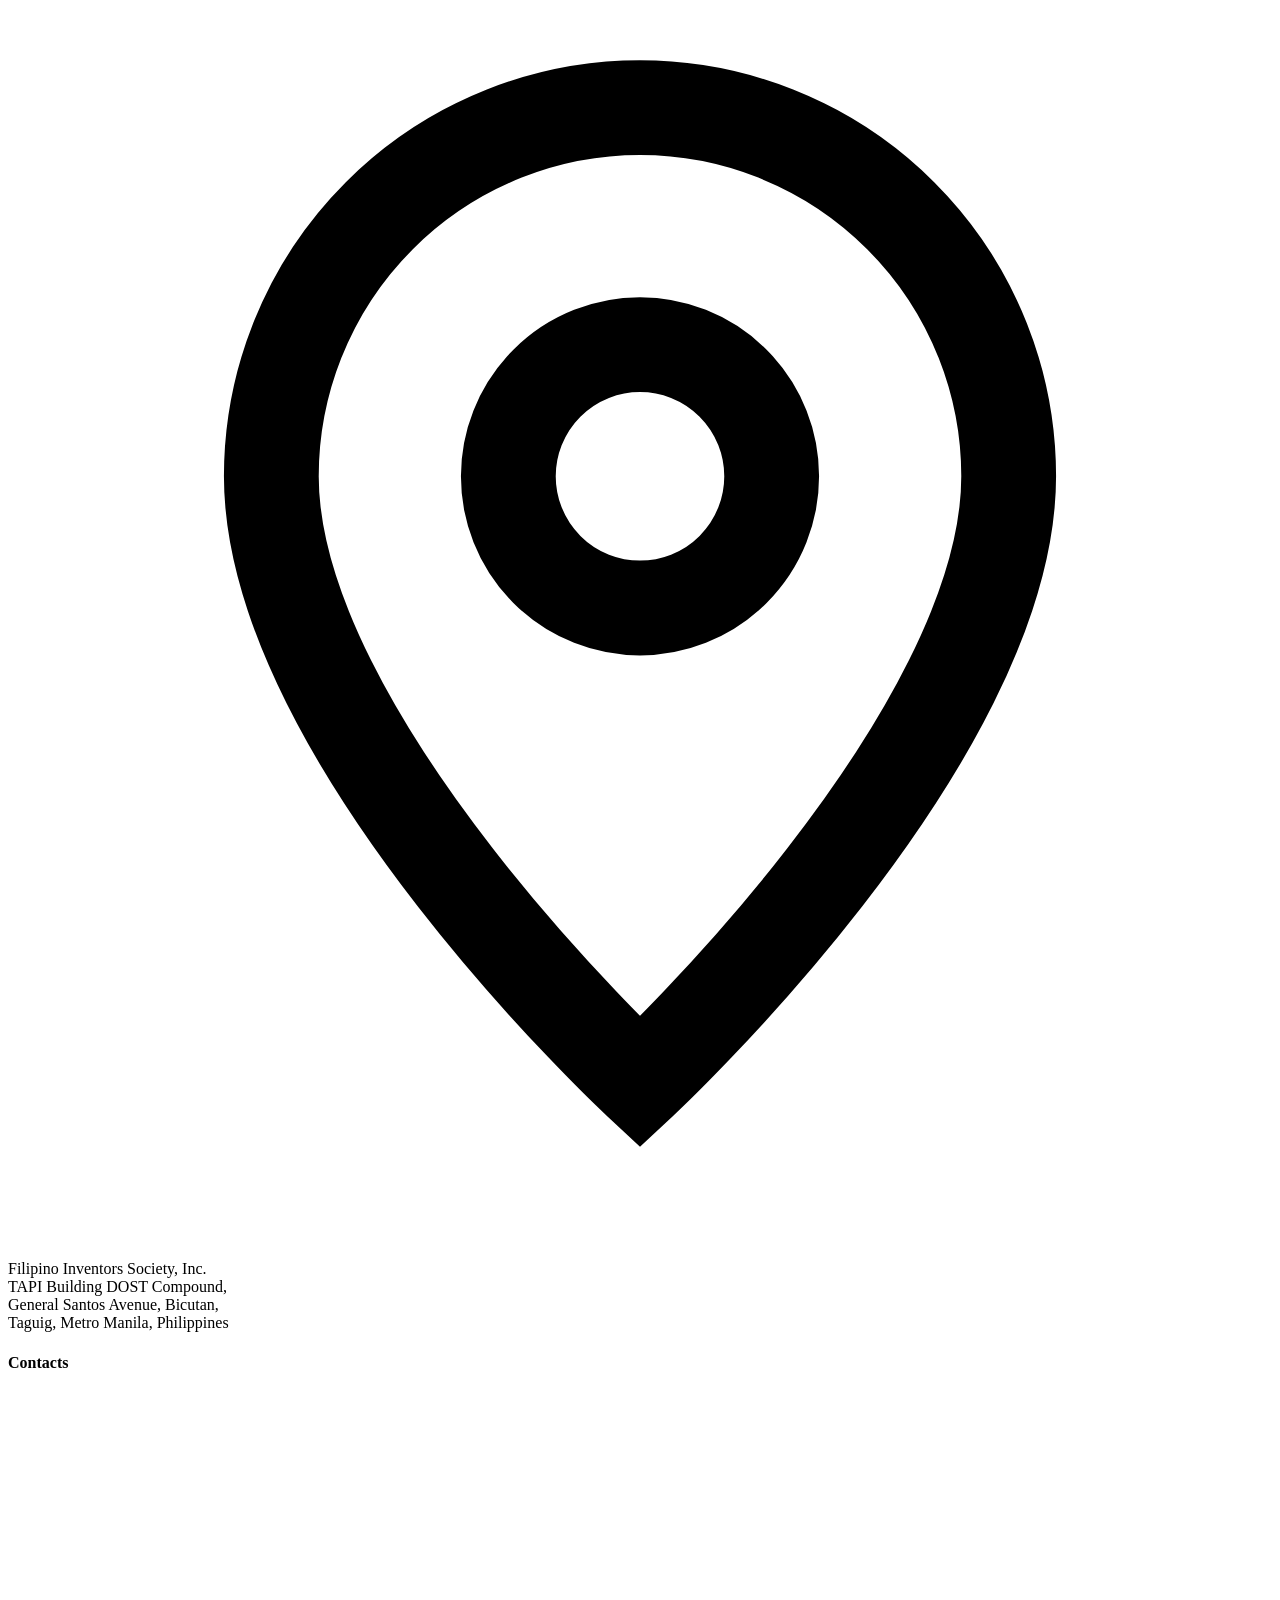
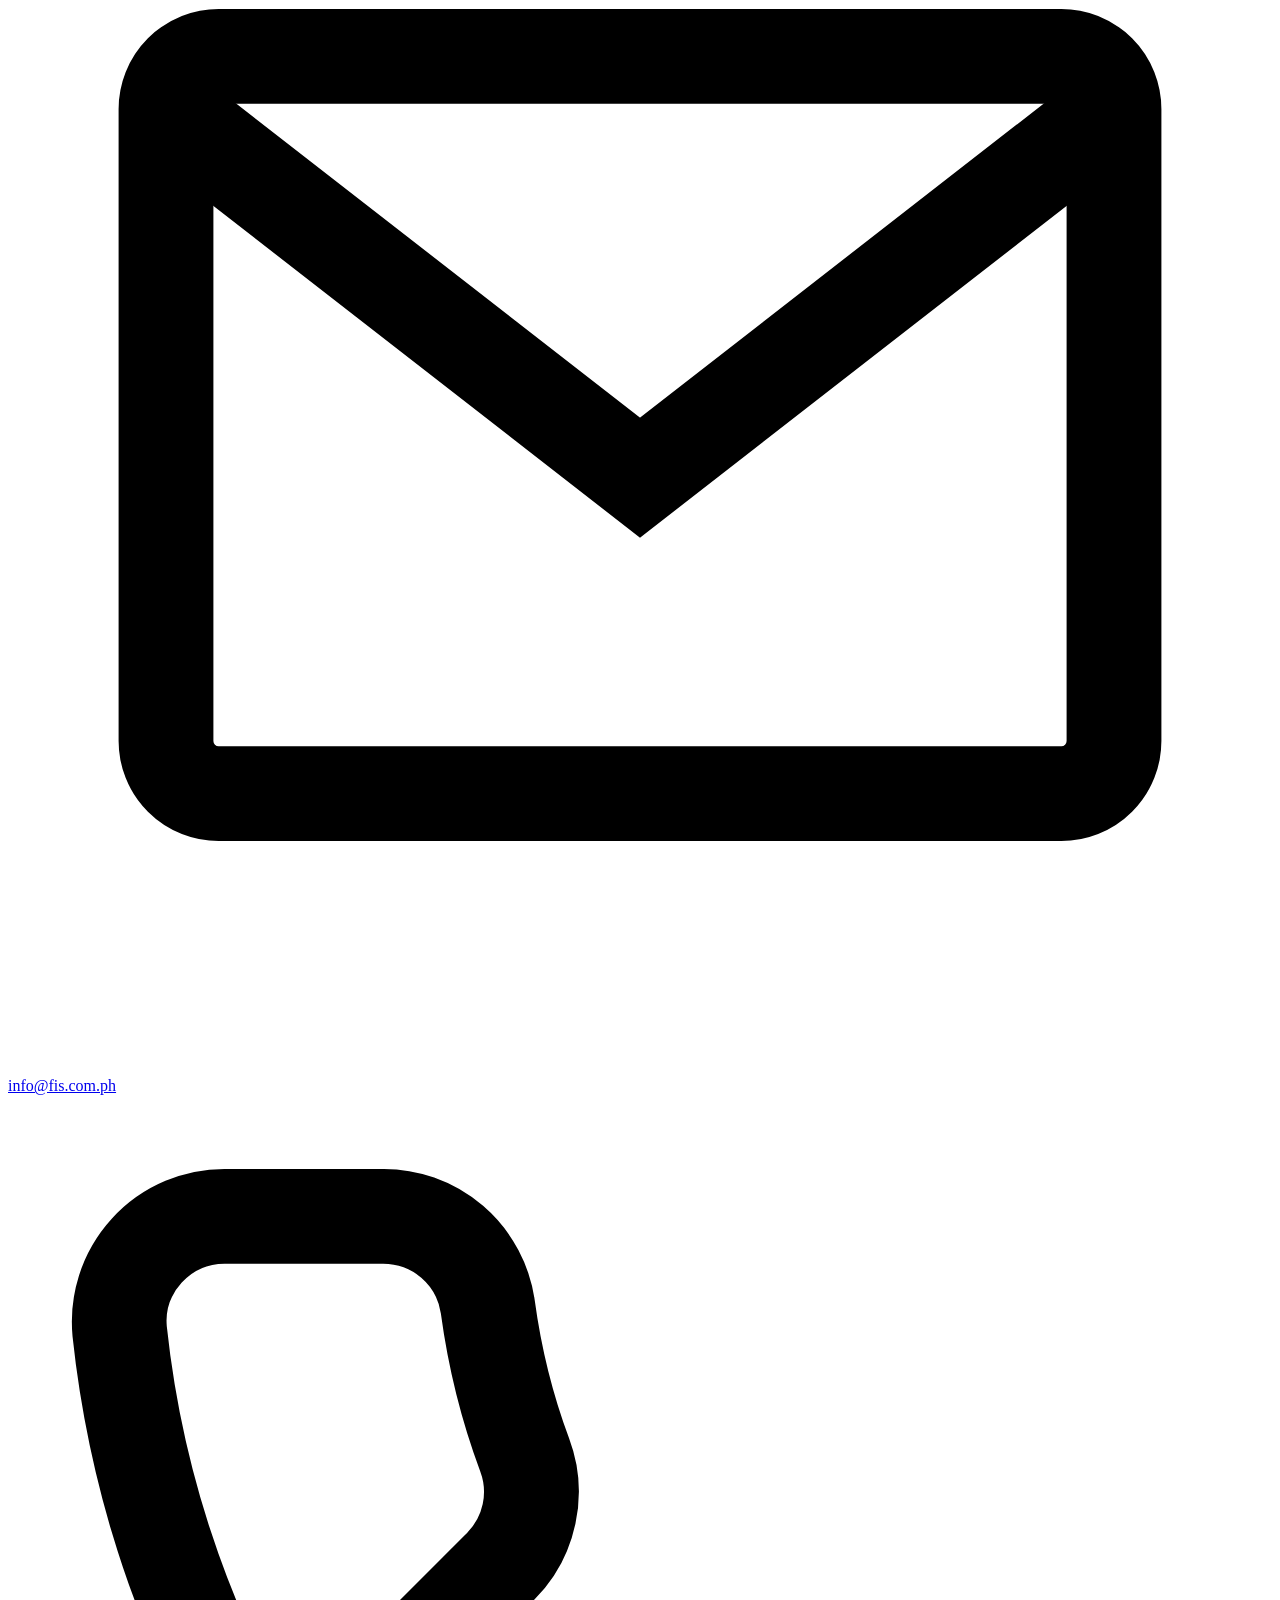
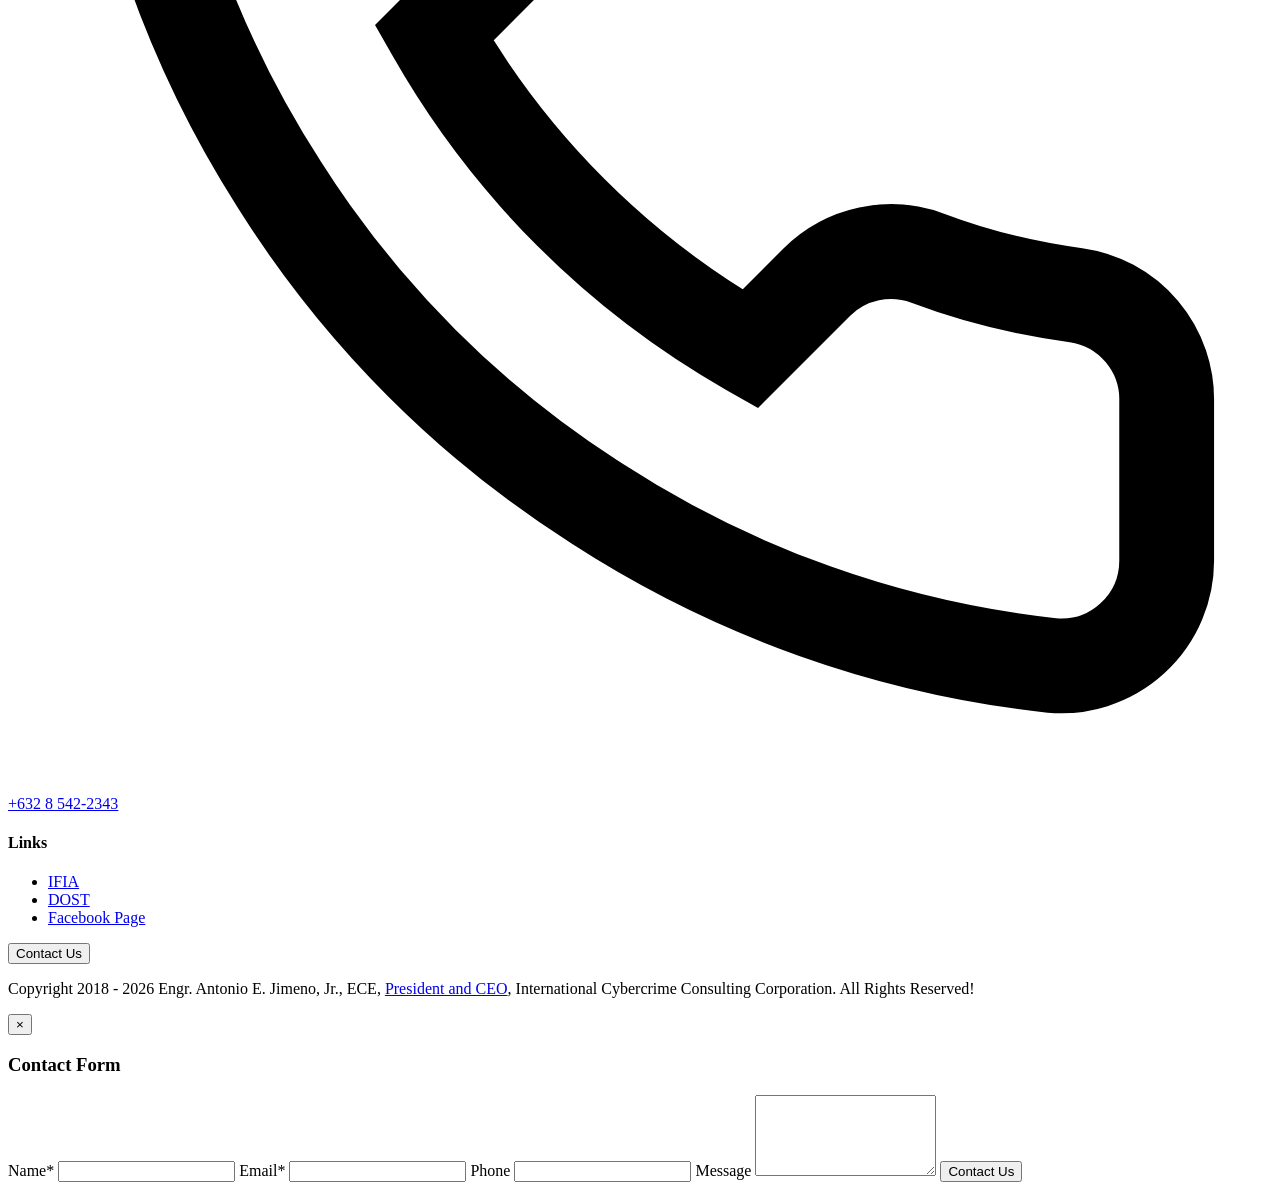
==== commit d6992e50: "fix content" ====
--- a/index.html
+++ b/index.html
@@ -24,7 +24,7 @@
     <!-- ===================== HEADER ===================== -->
     <header class="site-header" id="site-header">
       <div class="container header-inner">
-        <a href="./" class="brand">
+        <a href="#hero" class="brand">
           <img
             src="./assets/fislogo1.png"
             alt="Filipino Inventors Society logo"
@@ -36,6 +36,7 @@
         <button
           class="nav-toggle"
           id="navToggle"
+          type="button"
           aria-expanded="false"
           aria-controls="primaryNav"
           aria-label="Toggle navigation menu"
@@ -45,7 +46,7 @@
 
         <nav class="primary-nav" id="primaryNav">
           <ul>
-            <li><a href="./" data-nav="hero">Home</a></li>
+            <li><a href="#hero" data-nav="hero">Home</a></li>
             <li><a href="#leadership" data-nav="leadership">Leaders</a></li>
             <li><a href="#about" data-nav="about">About</a></li>
             <li><a href="#events" data-nav="events">Events</a></li>
@@ -103,10 +104,20 @@
           </p>
         </div>
 
-        <button class="hero-arrow" id="heroPrev" aria-label="Previous slide">
+        <button
+          class="hero-arrow"
+          id="heroPrev"
+          type="button"
+          aria-label="Previous slide"
+        >
           ←
         </button>
-        <button class="hero-arrow" id="heroNext" aria-label="Next slide">
+        <button
+          class="hero-arrow"
+          id="heroNext"
+          type="button"
+          aria-label="Next slide"
+        >
           →
         </button>
 
@@ -114,7 +125,7 @@
           <div class="hero-info-media">
             <img
               src="./assets/fislogo1.png"
-              alt="FIS 76th anniversary celebration"
+              alt="Filipino Inventors Society logo"
             />
           </div>
           <div class="hero-info-content">
@@ -142,22 +153,21 @@
               <span class="eyebrow-bar"></span>
               Leadership &amp; Legacy
             </p>
-
             <h2 class="leadership-title">Our Leaders</h2>
           </div>
 
           <div class="leadership-carousel">
             <!-- MEDIA -->
             <div class="leadership-media reveal from-left">
-              <!-- Person 2 -->
-              <div class="leadership-media-item" data-person="1">
+              <!-- Leader 1 -->
+              <div class="leadership-media-item is-active" data-person="1">
                 <img
                   src="./assets/national-pres.jpg"
                   alt="Ronald P. Pagsanghan"
                 />
               </div>
 
-              <!-- Person 3 -->
+              <!-- Leader 2 -->
               <div
                 class="leadership-media-item leadership-video"
                 data-person="2"
@@ -175,7 +185,8 @@
                     web-share;
                   "
                   allowfullscreen
-                  frameborder="0"
+                  loading="lazy"
+                  style="border: 0"
                 ></iframe>
                 <a
                   class="video-fallback"
@@ -187,7 +198,7 @@
                 </a>
               </div>
 
-              <!-- Person 4 -->
+              <!-- Leader 3 -->
               <div
                 class="leadership-media-item leadership-video"
                 data-person="3"
@@ -205,11 +216,12 @@
                     web-share;
                   "
                   allowfullscreen
-                  frameborder="0"
+                  loading="lazy"
+                  style="border: 0"
                 ></iframe>
                 <a
                   class="video-fallback"
-                  href="https://www.youtube.com/watch?v=7unODmt1-wI"
+                  href="https://www.youtube.com/watch?v=nIx-jIrEJa0"
                   target="_blank"
                   rel="noopener"
                 >
@@ -223,32 +235,26 @@
               class="leadership-info reveal from-right"
               style="--reveal-delay: 0.15s"
             >
-              <!-- Person 2 -->
-              <article class="leadership-profile" data-person="1">
+              <!-- Leader 1 -->
+              <article class="leadership-profile is-active" data-person="1">
                 <p class="leadership-role">National President</p>
-
                 <h3>Ronald P. Pagsanghan</h3>
-
                 <p class="leadership-contribution">
                   Inventor of Unsinkable Porta Boat
                 </p>
-
                 <p class="leadership-description">
                   A Filipino inventor and FIS leader whose work contributes to
                   the development and promotion of Filipino innovation.
                 </p>
               </article>
 
-              <!-- Person 3 -->
+              <!-- Leader 2 -->
               <article class="leadership-profile" data-person="2">
                 <p class="leadership-role">TAPI-DOST Director</p>
-
                 <h3>Dir. Edgar Garcia</h3>
-
                 <p class="leadership-contribution">
                   Technology Application and Promotion Institute
                 </p>
-
                 <p class="leadership-description">
                   A key figure in the Philippine innovation ecosystem,
                   supporting the promotion and application of local technologies
@@ -256,16 +262,13 @@
                 </p>
               </article>
 
-              <!-- Person 4 -->
+              <!-- Leader 3 -->
               <article class="leadership-profile" data-person="3">
                 <p class="leadership-role">Former National President</p>
-
                 <h3>Dr. Benjamin Santos, PhD</h3>
-
                 <p class="leadership-contribution">
                   Filipino Inventors Society
                 </p>
-
                 <p class="leadership-description">
                   Former National President of the Filipino Inventors Society
                   and contributor to the organization's continuing legacy of
@@ -278,6 +281,7 @@
                 <button
                   class="leadership-arrow"
                   id="leadershipPrev"
+                  type="button"
                   aria-label="Previous leader"
                 >
                   ←
@@ -286,12 +290,13 @@
                 <div class="leadership-counter">
                   <span id="leadershipCurrent">01</span>
                   <span class="leadership-counter-line"></span>
-                  <span>04</span>
+                  <span id="leadershipTotal">03</span>
                 </div>
 
                 <button
                   class="leadership-arrow"
                   id="leadershipNext"
+                  type="button"
                   aria-label="Next leader"
                 >
                   →
@@ -301,6 +306,7 @@
           </div>
         </div>
       </section>
+
       <!-- ===================== ABOUT + GALLERY ===================== -->
       <section class="about" id="about">
         <div class="container">
@@ -318,6 +324,7 @@
             <button
               class="gallery-arrow"
               id="galleryPrev"
+              type="button"
               aria-label="Previous photos"
             >
               ←
@@ -327,6 +334,7 @@
               <div class="gallery-track" id="galleryTrack">
                 <button
                   class="gallery-item reveal scale-in"
+                  type="button"
                   data-full="./assets/gallery1.jpg"
                   style="--reveal-delay: 0s"
                 >
@@ -337,6 +345,7 @@
                 </button>
                 <button
                   class="gallery-item reveal scale-in"
+                  type="button"
                   data-full="./assets/gallery2.jpg"
                   style="--reveal-delay: 0.06s"
                 >
@@ -347,6 +356,7 @@
                 </button>
                 <button
                   class="gallery-item reveal scale-in"
+                  type="button"
                   data-full="./assets/gallery3.jpg"
                   style="--reveal-delay: 0.12s"
                 >
@@ -357,6 +367,7 @@
                 </button>
                 <button
                   class="gallery-item reveal scale-in"
+                  type="button"
                   data-full="./assets/gallery4.jpg"
                   style="--reveal-delay: 0.18s"
                 >
@@ -367,6 +378,7 @@
                 </button>
                 <button
                   class="gallery-item reveal scale-in"
+                  type="button"
                   data-full="./assets/gallery5.jpg"
                   style="--reveal-delay: 0.24s"
                 >
@@ -377,6 +389,7 @@
                 </button>
                 <button
                   class="gallery-item reveal scale-in"
+                  type="button"
                   data-full="./assets/gallery6.jpg"
                   style="--reveal-delay: 0.3s"
                 >
@@ -387,6 +400,7 @@
                 </button>
                 <button
                   class="gallery-item reveal scale-in"
+                  type="button"
                   data-full="./assets/gallery7.jpg"
                   style="--reveal-delay: 0.36s"
                 >
@@ -397,6 +411,7 @@
                 </button>
                 <button
                   class="gallery-item reveal scale-in"
+                  type="button"
                   data-full="./assets/gallery8.jpg"
                   style="--reveal-delay: 0.42s"
                 >
@@ -411,6 +426,7 @@
             <button
               class="gallery-arrow"
               id="galleryNext"
+              type="button"
               aria-label="Next photos"
             >
               →
@@ -512,8 +528,7 @@
               loading="lazy"
               referrerpolicy="no-referrer-when-downgrade"
               title="Filipino Inventors Society location map"
-            >
-            </iframe>
+            ></iframe>
           </div>
         </div>
       </section>
@@ -673,7 +688,12 @@
 
       <!-- LIGHTBOX -->
       <div class="lightbox" id="lightbox">
-        <button class="lightbox-close" id="lightboxClose" aria-label="Close">
+        <button
+          class="lightbox-close"
+          id="lightboxClose"
+          type="button"
+          aria-label="Close"
+        >
           ×
         </button>
         <img src="" alt="" id="lightboxImg" />
@@ -700,6 +720,7 @@
               fill="none"
               stroke="currentColor"
               stroke-width="1.8"
+              aria-hidden="true"
             >
               <path
                 d="M12 21s-7-6.5-7-11.5A7 7 0 0 1 19 9.5C19 14.5 12 21 12 21z"
@@ -723,8 +744,8 @@
               fill="none"
               stroke="currentColor"
               stroke-width="1.8"
+              aria-hidden="true"
             >
-              <path d="M4 4h16v16H4z" opacity="0" />
               <path d="M3 6l9 7 9-7" />
               <rect x="3" y="5" width="18" height="14" rx="1" />
             </svg>
@@ -737,12 +758,13 @@
               fill="none"
               stroke="currentColor"
               stroke-width="1.8"
+              aria-hidden="true"
             >
               <path
                 d="M22 16.92v3a2 2 0 0 1-2.18 2 19.8 19.8 0 0 1-8.63-3.07 19.5 19.5 0 0 1-6-6 19.8 19.8 0 0 1-3.07-8.67A2 2 0 0 1 4.11 2h3a2 2 0 0 1 2 1.72c.13.96.36 1.9.7 2.81a2 2 0 0 1-.45 2.11L8.09 9.91a16 16 0 0 0 6 6l1.27-1.27a2 2 0 0 1 2.11-.45c.9.34 1.85.57 2.81.7A2 2 0 0 1 22 16.92z"
               />
             </svg>
-            <p><a href="tel:+6328542-2343">+632 8 542-2343</a></p>
+            <p><a href="tel:+63285422343">+632 8 542-2343</a></p>
           </div>
         </div>
 
@@ -774,7 +796,9 @@
         </div>
 
         <div class="footer-col footer-cta-col">
-          <button class="btn btn-gold" id="contactOpenBtn">Contact Us</button>
+          <button class="btn btn-gold" id="contactOpenBtn" type="button">
+            Contact Us
+          </button>
         </div>
       </div>
 
@@ -799,6 +823,7 @@
         <button
           class="contact-modal-close"
           id="contactModalClose"
+          type="button"
           aria-label="Close contact form"
         >
           ×
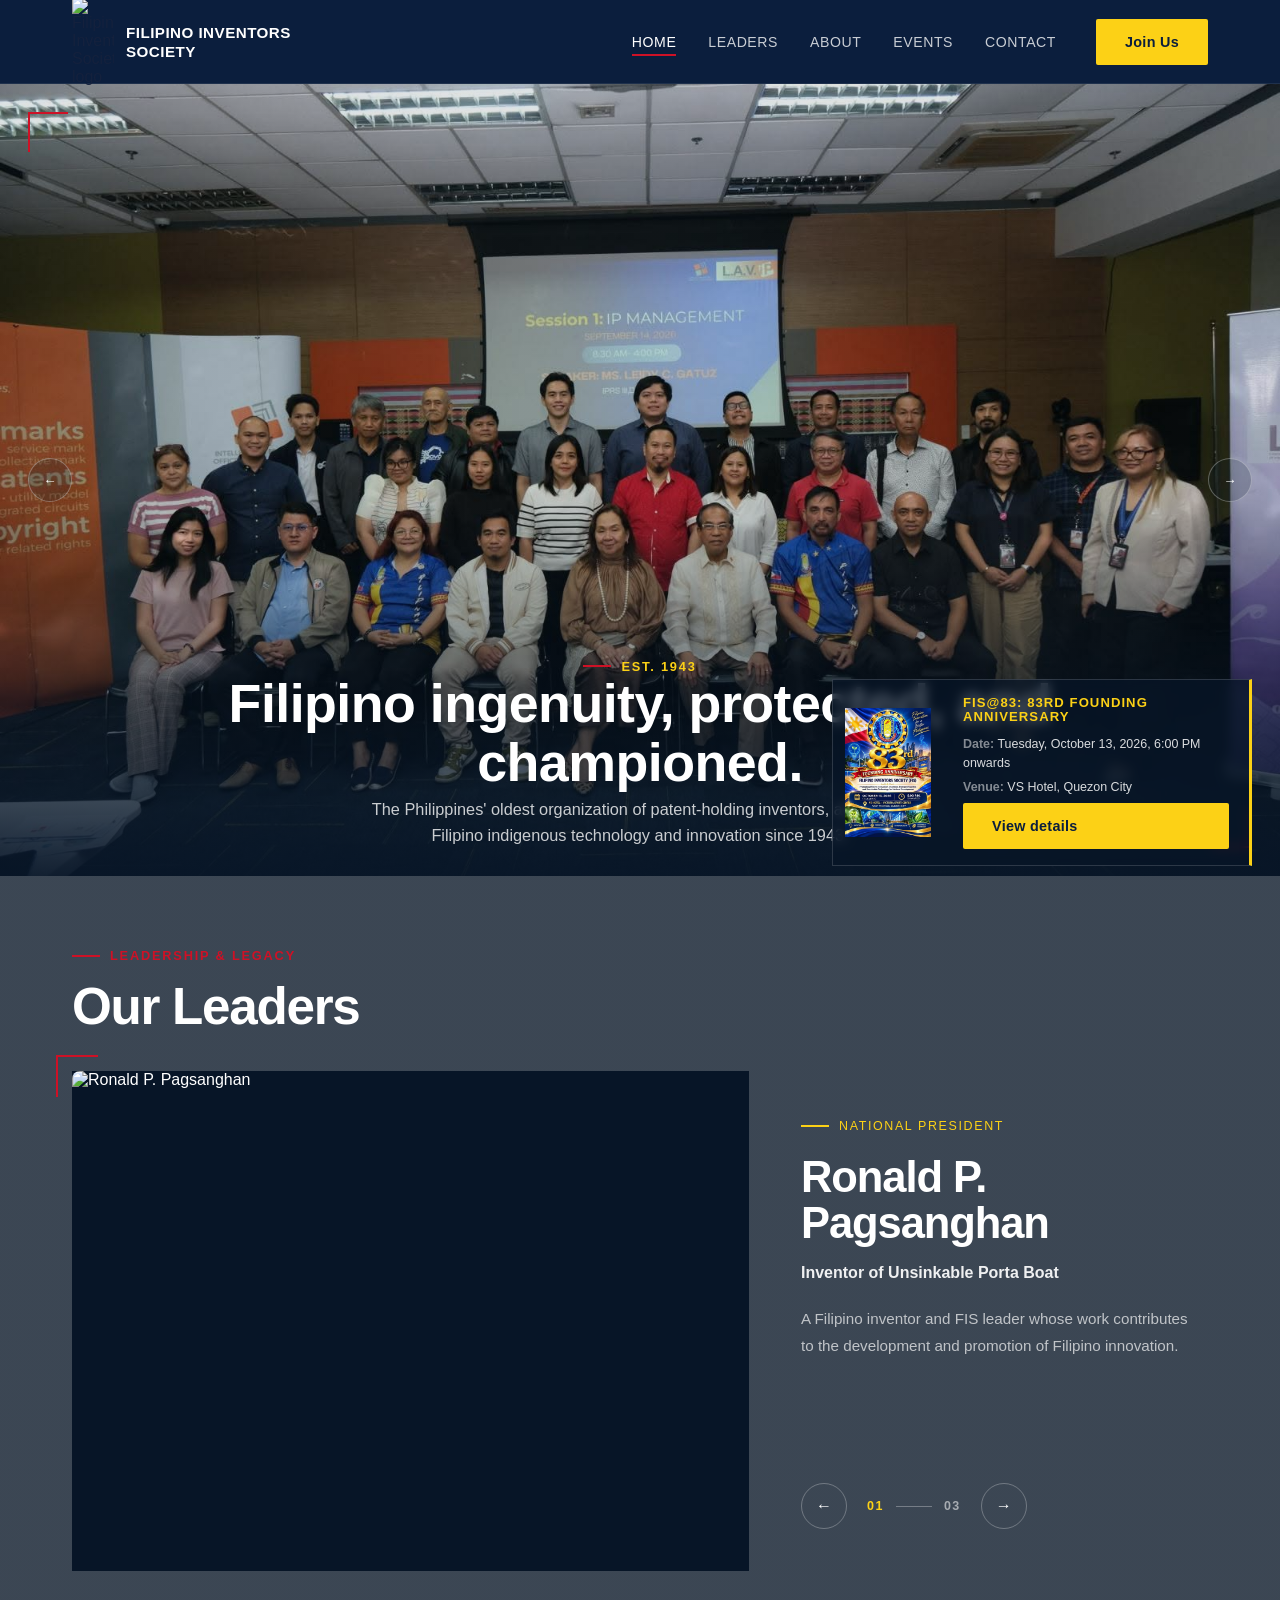
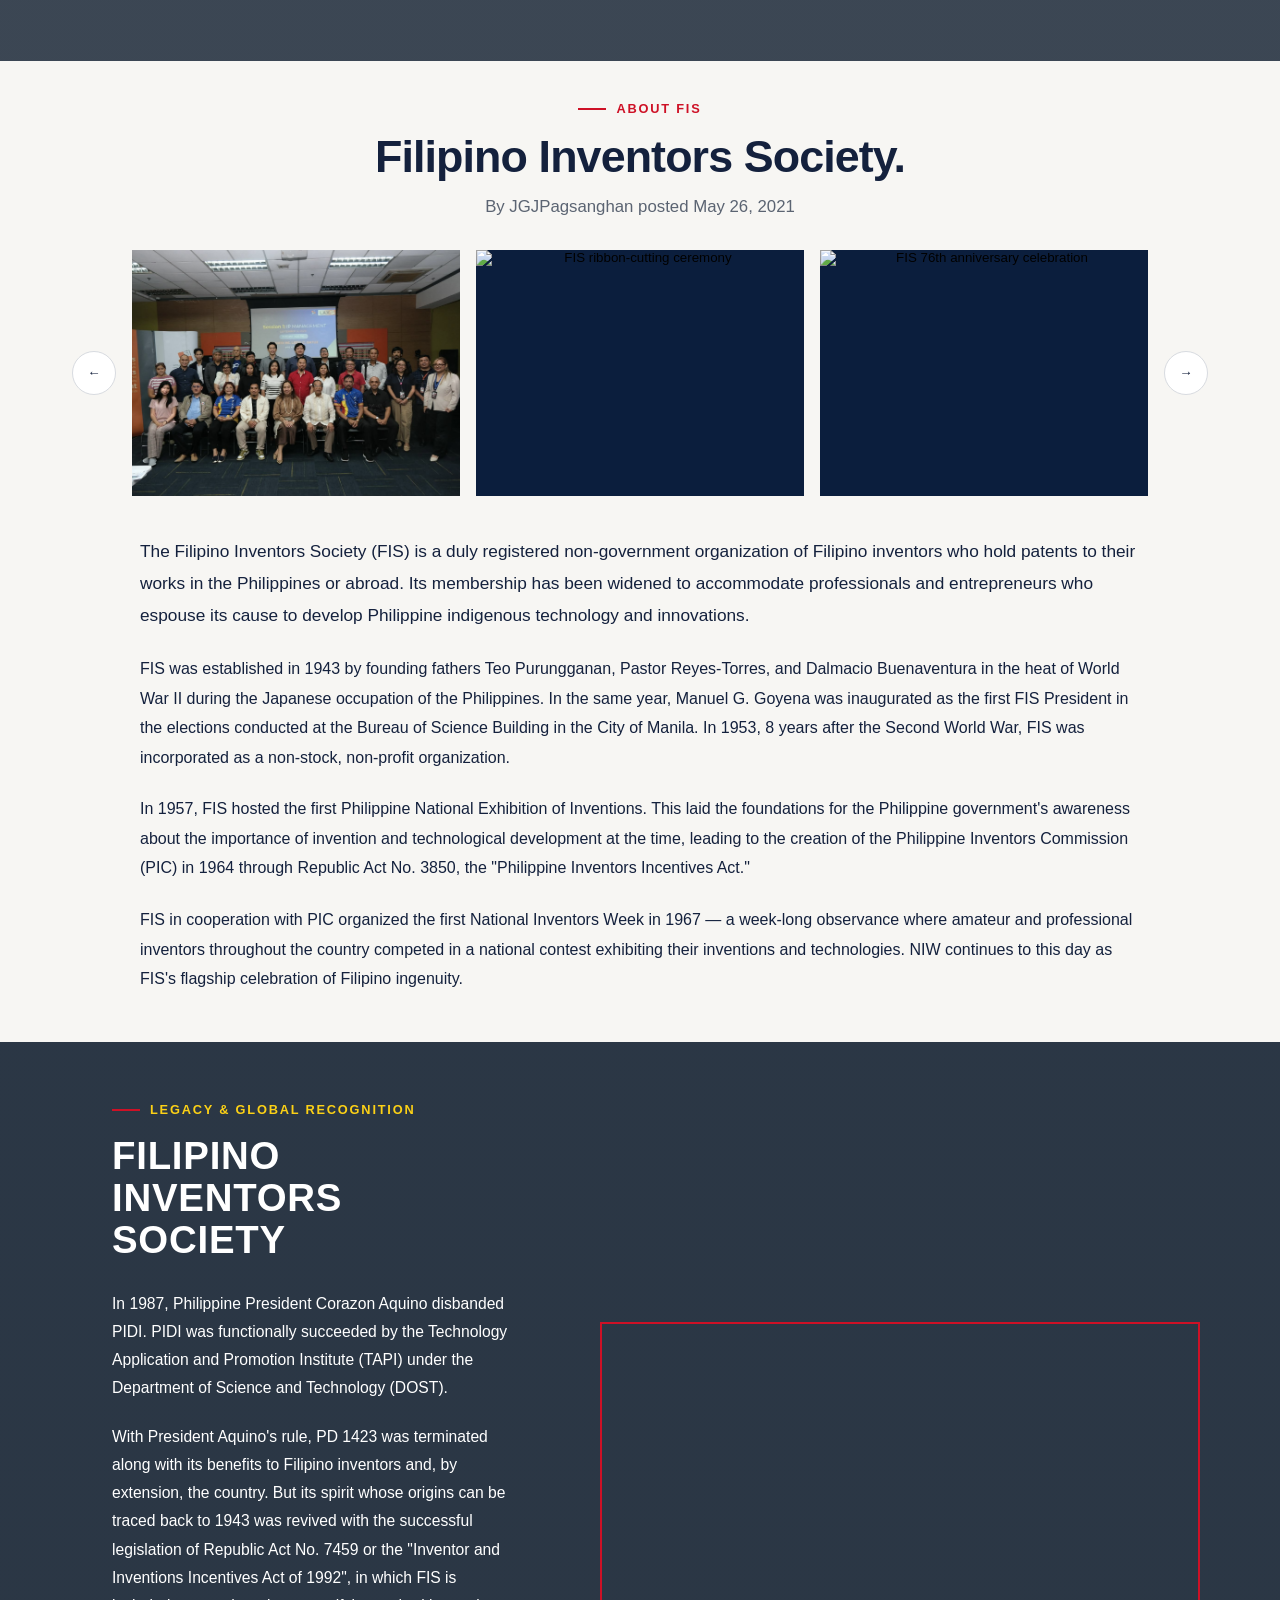
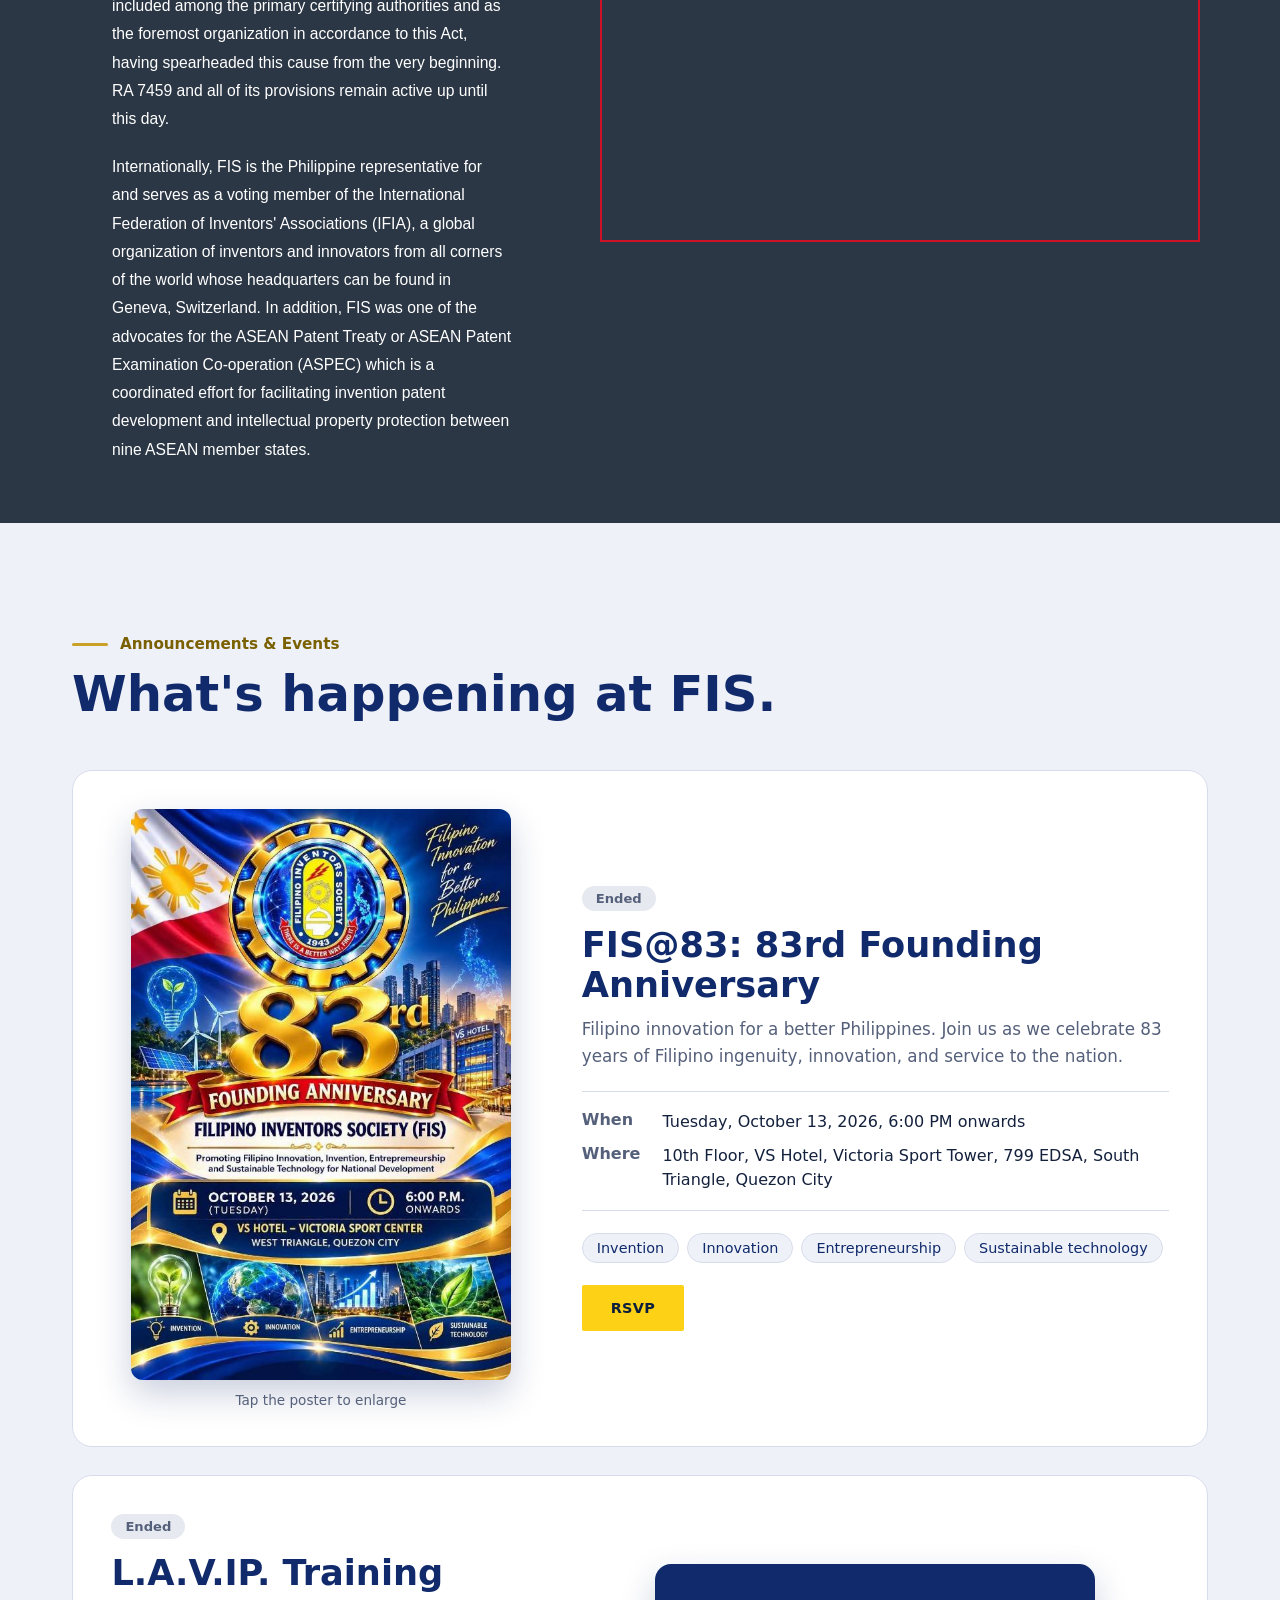
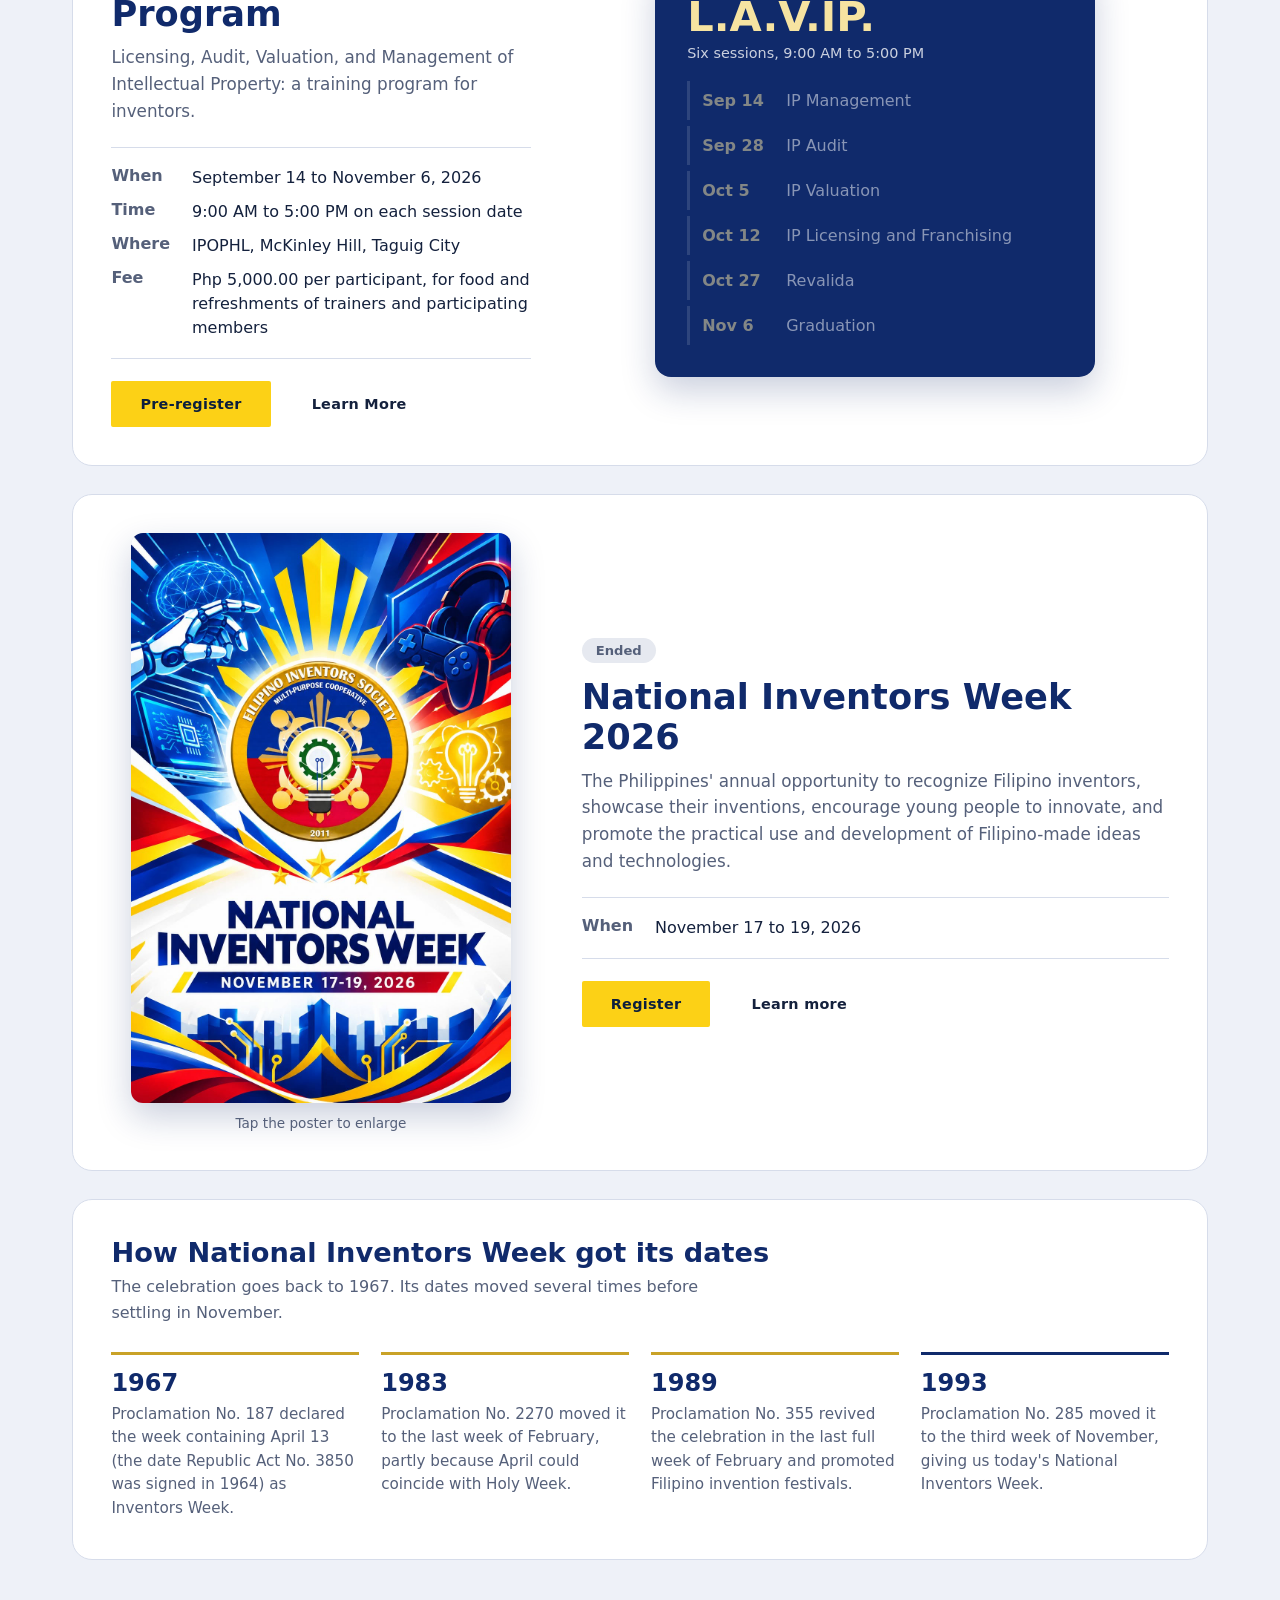
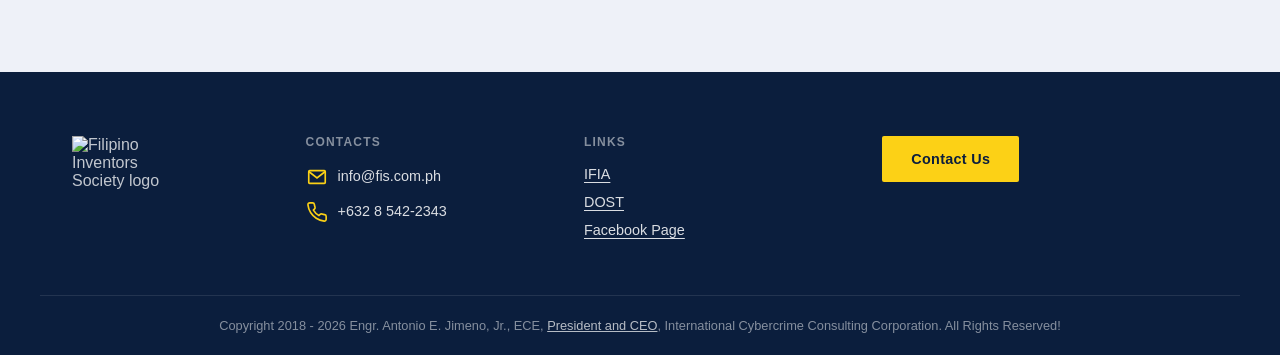
==== commit 33022eb1: "update" ====
--- a/index.html
+++ b/index.html
@@ -15,6 +15,7 @@
       rel="stylesheet"
     />
     <link rel="stylesheet" href="./css/style.css" />
+    <link rel="stylesheet" href="./css/events.css" />
     <link rel="icon" type="image/png" href="./assets/fislogo1.png" />
     <link rel="apple-touch-icon" href="./assets/fislogo1.png" />
   </head>
@@ -73,15 +74,18 @@
       >
         <div class="hero-track" id="heroTrack">
           <div class="hero-slide is-active" data-slide="0">
+            <img src="./assets/gallery9.jpg" alt="" />
+          </div>
+          <div class="hero-slide" data-slide="1">
             <img src="./assets/img1.jpg" alt="" />
           </div>
-          <div class="hero-slide" data-slide="1">
+          <div class="hero-slide" data-slide="2">
             <img src="./assets/img2.jpg" alt="" />
           </div>
-          <div class="hero-slide" data-slide="2">
+          <div class="hero-slide" data-slide="3">
             <img src="./assets/img3.jpg" alt="" />
           </div>
-          <div class="hero-slide" data-slide="3">
+          <div class="hero-slide" data-slide="4">
             <img src="./assets/img4.jpg" alt="" />
           </div>
           <div class="hero-slide" data-slide="4">
@@ -124,17 +128,19 @@
         <div class="hero-info-card">
           <div class="hero-info-media">
             <img
-              src="./assets/fislogo1.png"
-              alt="Filipino Inventors Society logo"
+              src="./assets/anniversarry.jpg"
+              alt="Poster: FIS 83rd Founding Anniversary"
             />
           </div>
           <div class="hero-info-content">
-            <h4 class="hero-info-title">Contact Info</h4>
+            <h4 class="hero-info-title">FIS@83: 83rd Founding Anniversary</h4>
             <p class="hero-info-row">
-              <span>Location:</span> TAPI Building, DOST Compound, Taguig
-            </p>
-            <p class="hero-info-row"><span>Email:</span> info@fis.com.ph</p>
-            <p class="hero-info-row"><span>Phone:</span> +632 8 542-2343</p>
+              <span>Date:</span> Tuesday, October 13, 2026, 6:00 PM onwards
+            </p>
+            <p class="hero-info-row">
+              <span>Venue:</span> VS Hotel, Quezon City
+            </p>
+            <a href="#events" class="btn btn-gold">View details</a>
           </div>
         </div>
       </section>
@@ -335,11 +341,11 @@
                 <button
                   class="gallery-item reveal scale-in"
                   type="button"
-                  data-full="./assets/gallery1.jpg"
+                  data-full="./assets/gallery9.jpg"
                   style="--reveal-delay: 0s"
                 >
                   <img
-                    src="./assets/gallery1.jpg"
+                    src="./assets/gallery9.jpg"
                     alt="FIS members at a National Inventors Week ceremony"
                   />
                 </button>
@@ -417,6 +423,17 @@
                 >
                   <img
                     src="./assets/gallery8.jpg"
+                    alt="FIS members group photo"
+                  />
+                </button>
+                <button
+                  class="gallery-item reveal scale-in"
+                  type="button"
+                  data-full="./assets/gallery1.jpg"
+                  style="--reveal-delay: 0.42s"
+                >
+                  <img
+                    src="./assets/gallery1.jpg"
                     alt="FIS members group photo"
                   />
                 </button>
@@ -534,155 +551,236 @@
       </section>
 
       <!-- ===================== EVENTS ===================== -->
-      <section class="events" id="events">
+      <!-- TODO: every button below with href="#" is a placeholder.
+           Replace "#" with the real link when you have it. -->
+      <section class="events-section" id="events">
         <div class="container">
-          <div class="events-heading">
-            <p class="eyebrow events-eyebrow">
-              <span class="eyebrow-bar"></span>
-              Announcements &amp; Events
-            </p>
-            <h2 class="events-title">What's happening at FIS.</h2>
-          </div>
-        </div>
-
-        <!-- FEATURED EVENT BANNER -->
-        <div class="event-banner">
-          <div class="event-banner-media">
-            <span class="event-banner-badge">Featured Event</span>
-            <div class="event-banner-frame">
-              <img
-                src="./assets/niw2021.png"
-                alt="NIW 2021: OPHIR event poster"
-              />
-            </div>
-
-            <div class="event-stat-row">
-              <div class="event-stat">
-                <span class="event-stat-value">5</span>
-                <span class="event-stat-label">Days</span>
-              </div>
-              <div class="event-stat">
-                <span class="event-stat-value">13</span>
-                <span class="event-stat-label">Categories</span>
-              </div>
-              <div class="event-stat event-stat-wide">
-                <span class="event-stat-value">Nov 15&ndash;19</span>
-                <span class="event-stat-label">2021</span>
+          <header class="ev-head">
+            <p class="ev-kicker">Announcements &amp; Events</p>
+            <h2 class="ev-title">What's happening at FIS.</h2>
+          </header>
+
+          <!-- ========== 1. 83rd Founding Anniversary ========== -->
+          <article
+            class="ev-row reveal from-bottom"
+            data-start="2026-10-13"
+            data-end="2026-10-13"
+          >
+            <figure class="ev-visual">
+              <button
+                class="ev-poster"
+                type="button"
+                data-full="./assets/anniversary-83.jpg"
+                aria-label="Enlarge the 83rd Founding Anniversary poster"
+              >
+                <img
+                  src="./assets/anniversarry.jpg"
+                  alt="Poster: FIS 83rd Founding Anniversary, October 13, 2026, VS Hotel, Quezon City"
+                  loading="lazy"
+                />
+              </button>
+              <figcaption class="ev-caption">
+                Tap the poster to enlarge
+              </figcaption>
+            </figure>
+
+            <div class="ev-body">
+              <p class="ev-status" data-status>Event</p>
+              <h3 class="ev-name">FIS@83: 83rd Founding Anniversary</h3>
+              <p class="ev-tagline">
+                Filipino innovation for a better Philippines. Join us as we
+                celebrate 83 years of Filipino ingenuity, innovation, and
+                service to the nation.
+              </p>
+
+              <dl class="ev-facts">
+                <dt>When</dt>
+                <dd>Tuesday, October 13, 2026, 6:00 PM onwards</dd>
+                <dt>Where</dt>
+                <dd>
+                  10th Floor, VS Hotel, Victoria Sport Tower, 799 EDSA, South
+                  Triangle, Quezon City
+                </dd>
+              </dl>
+
+              <ul class="ev-chips" aria-label="Focus areas">
+                <li>Invention</li>
+                <li>Innovation</li>
+                <li>Entrepreneurship</li>
+                <li>Sustainable technology</li>
+              </ul>
+
+              <div class="ev-actions">
+                <a href="#" class="btn btn-gold" data-placeholder>RSVP</a>
               </div>
             </div>
-          </div>
-
-          <div
-            class="event-banner-content reveal from-bottom"
-            style="--reveal-delay: 0.15s"
+          </article>
+
+          <!-- ========== 2. L.A.V.IP. Training ========== -->
+          <article
+            class="ev-row ev-row--flip reveal from-bottom"
+            data-start="2026-09-14"
+            data-end="2026-11-06"
           >
-            <div class="event-banner-inner">
-              <h3 class="event-banner-title">NIW 2021: OPHIR</h3>
-              <p class="event-tag">By FIS &middot; Posted October 1, 2021</p>
-
-              <p class="event-banner-desc">
-                A 5-day virtual event which would include webinars and invention
-                contests in thirteen (13) categories: Outstanding Invention
-                (Gawad Teo Purugganan), Outstanding Utility Model (Gawad
-                Pastor-Reyes-Torres), Outstanding Industrial Design (Gawad
-                Dalmacio Buenaventura), Pending Patent (Gawad Manuel G. Goyena),
-                Student Creative Research (Gawad Gregorio Y. Zara), Book Salon
-                Competition (Gawad Sergio Bayan), Visual Arts Competition (Gawad
-                Diosdado Banatao), Innovation Song Writing Composition (Gawad
-                Roberto Del Rosario), Inventalino Contest (Gawad Jose P. Rizal),
-                Outstanding Natural Medicine (Gawad Patrocinio Valenzuela),
-                Outstanding Indigenous Products (Gawad Panday Pira), Outstanding
-                Business Incubation (Gawad Dr. Juan Salcedo Jr), Outstanding
-                Innovation Vlogger (Gawad Manuel P. Manahan), among others. Due
-                date for registration is on October 30, 2021.
-              </p>
-              <a
-                href="https://sites.google.com/view/niw2021/"
-                target="_blank"
-                rel="noopener"
-                class="btn btn-gold"
-              >
-                Learn More
-              </a>
-            </div>
-          </div>
-        </div>
-
-        <div class="container events-footer-block">
-          <div class="event-registration">
-            <!-- LEFT: REGISTRATION DETAILS -->
-            <div class="event-details reveal from-left">
-              <div class="event-detail-row">
-                <span class="event-detail-label">Title</span>
-                <span class="event-detail-value"
-                  >(OPHIR) Outstanding Philippine Innovation Revolution</span
-                >
-              </div>
-              <div class="event-detail-row">
-                <span class="event-detail-label">Theme</span>
-                <span class="event-detail-value"
-                  >"Pitching Innovative Products to the Marketplace through
-                  Synergized Partnership"</span
-                >
-              </div>
-              <div class="event-detail-row">
-                <span class="event-detail-label">Dates</span>
-                <span class="event-detail-value">November 15–19, 2021</span>
-              </div>
-              <div class="event-detail-row">
-                <span class="event-detail-label">Eligibility</span>
-                <span class="event-detail-value"
-                  >Open to all Filipino inventors, designers, makers, students,
-                  teachers, and researchers currently living in the
-                  Philippines.</span
-                >
+            <div class="ev-visual">
+              <div class="ev-panel">
+                <p class="ev-panel-mark">L.A.V.IP.</p>
+                <p class="ev-panel-label">Six sessions, 9:00 AM to 5:00 PM</p>
+                <ol class="ev-sessions">
+                  <li data-date="2026-09-14">
+                    <time datetime="2026-09-14">Sep 14</time>
+                    <span class="ev-session-topic">IP Management</span>
+                  </li>
+                  <li data-date="2026-09-28">
+                    <time datetime="2026-09-28">Sep 28</time>
+                    <span class="ev-session-topic">IP Audit</span>
+                  </li>
+                  <li data-date="2026-10-05">
+                    <time datetime="2026-10-05">Oct 5</time>
+                    <span class="ev-session-topic">IP Valuation</span>
+                  </li>
+                  <li data-date="2026-10-12">
+                    <time datetime="2026-10-12">Oct 12</time>
+                    <span class="ev-session-topic"
+                      >IP Licensing and Franchising</span
+                    >
+                  </li>
+                  <li data-date="2026-10-27">
+                    <time datetime="2026-10-27">Oct 27</time>
+                    <span class="ev-session-topic">Revalida</span>
+                  </li>
+                  <li data-date="2026-11-06">
+                    <time datetime="2026-11-06">Nov 6</time>
+                    <span class="ev-session-topic">Graduation</span>
+                  </li>
+                </ol>
               </div>
             </div>
 
-            <!-- RIGHT: TITLE + PRIVACY NOTE + BUTTONS -->
-            <div
-              class="event-registration-content reveal from-right"
-              style="--reveal-delay: 0.15s"
-            >
-              <h3 class="event-registration-title">
-                Contestant Registration to the National Inventors Week (NIW)
-                2021
-              </h3>
-
-              <p class="event-privacy-note">
-                The organizers of NIW respect your right to privacy and are
-                committed to protecting the confidentiality of your personal
-                information. By filling out a registration form, you consent to
-                the collection, processing, and use of the information for
-                purposes of monitoring contest entries and communication on
-                matters relating to NIW activities.
+            <div class="ev-body">
+              <p class="ev-status" data-status>Event</p>
+              <h3 class="ev-name">L.A.V.IP. Training Program</h3>
+              <p class="ev-tagline">
+                Licensing, Audit, Valuation, and Management of Intellectual
+                Property: a training program for inventors.
               </p>
 
-              <div class="event-deadline-notice">
-                <span class="event-deadline-label">Deadline</span>
-                <span class="event-deadline-value"
-                  >All entries due October 31, 2021</span
-                >
-              </div>
-
-              <div class="event-cta-row">
-                <a
-                  href="https://bit.ly/NIW2021contestant"
-                  target="_blank"
-                  rel="noopener"
-                  class="btn btn-gold"
-                  >Contestant Registration</a
-                >
-                <a
-                  href="https://bit.ly/NIW2021attendee"
-                  target="_blank"
-                  rel="noopener"
-                  class="btn btn-ghost-dark"
-                  >Observer / Visitor Registration</a
-                >
+              <dl class="ev-facts">
+                <dt>When</dt>
+                <dd>September 14 to November 6, 2026</dd>
+                <dt>Time</dt>
+                <dd>9:00 AM to 5:00 PM on each session date</dd>
+                <dt>Where</dt>
+                <dd>IPOPHL, McKinley Hill, Taguig City</dd>
+                <dt>Fee</dt>
+                <dd>
+                  Php 5,000.00 per participant, for food and refreshments of
+                  trainers and participating members
+                </dd>
+              </dl>
+
+              <div class="ev-actions">
+                <a href="#" class="btn btn-gold" data-placeholder
+                  >Pre-register</a
+                >
+                <a href="#site-footer" class="btn btn-ghost-dark">Learn More</a>
               </div>
             </div>
-          </div>
+          </article>
+
+          <!-- ========== 3. National Inventors Week ========== -->
+          <article
+            class="ev-row reveal from-bottom"
+            data-start="2026-11-17"
+            data-end="2026-11-19"
+          >
+            <figure class="ev-visual">
+              <button
+                class="ev-poster"
+                type="button"
+                data-full="./assets/niw-2026.jpg"
+                aria-label="Enlarge the National Inventors Week poster"
+              >
+                <img
+                  src="./assets/event.jpg"
+                  alt="Poster: National Inventors Week, November 17 to 19, 2026"
+                  loading="lazy"
+                />
+              </button>
+              <figcaption class="ev-caption">
+                Tap the poster to enlarge
+              </figcaption>
+            </figure>
+
+            <div class="ev-body">
+              <p class="ev-status" data-status>Event</p>
+              <h3 class="ev-name">National Inventors Week 2026</h3>
+              <p class="ev-tagline">
+                The Philippines' annual opportunity to recognize Filipino
+                inventors, showcase their inventions, encourage young people to
+                innovate, and promote the practical use and development of
+                Filipino-made ideas and technologies.
+              </p>
+
+              <dl class="ev-facts">
+                <dt>When</dt>
+                <dd>November 17 to 19, 2026</dd>
+                <!-- TODO: add a "Where" row once the venue is confirmed -->
+              </dl>
+
+              <div class="ev-actions">
+                <a href="#" class="btn btn-gold" data-placeholder>Register</a>
+                <a href="#" class="btn btn-ghost-dark" data-placeholder
+                  >Learn more</a
+                >
+              </div>
+            </div>
+          </article>
+
+          <!-- NIW history -->
+          <section
+            class="ev-history reveal from-bottom"
+            aria-labelledby="evHistoryTitle"
+          >
+            <h3 class="ev-history-title" id="evHistoryTitle">
+              How National Inventors Week got its dates
+            </h3>
+            <p class="ev-history-intro">
+              The celebration goes back to 1967. Its dates moved several times
+              before settling in November.
+            </p>
+            <ol class="ev-timeline">
+              <li>
+                <span class="ev-year">1967</span>
+                <p>
+                  Proclamation No. 187 declared the week containing April 13
+                  (the date Republic Act No. 3850 was signed in 1964) as
+                  Inventors Week.
+                </p>
+              </li>
+              <li>
+                <span class="ev-year">1983</span>
+                <p>
+                  Proclamation No. 2270 moved it to the last week of February,
+                  partly because April could coincide with Holy Week.
+                </p>
+              </li>
+              <li>
+                <span class="ev-year">1989</span>
+                <p>
+                  Proclamation No. 355 revived the celebration in the last full
+                  week of February and promoted Filipino invention festivals.
+                </p>
+              </li>
+              <li>
+                <span class="ev-year">1993</span>
+                <p>
+                  Proclamation No. 285 moved it to the third week of November,
+                  giving us today's National Inventors Week.
+                </p>
+              </li>
+            </ol>
+          </section>
         </div>
       </section>
 
@@ -710,7 +808,7 @@
             class="footer-logo"
           />
         </div>
-
+        <!--
         <div class="footer-col">
           <h4 class="footer-heading">Address</h4>
           <div class="footer-info-row">
@@ -734,6 +832,7 @@
             </p>
           </div>
         </div>
+        -->
 
         <div class="footer-col">
           <h4 class="footer-heading">Contacts</h4>
--- a/css/style.css
+++ b/css/style.css
@@ -0,0 +1,1784 @@
+/* ============================================================
+   FILIPINO INVENTORS SOCIETY — DESIGN TOKENS
+   ============================================================ */
+:root {
+  /* Color */
+  --navy: #0b1e3d;
+  --navy-deep: #071527;
+  --navy-mid: #12294f;
+  --red: #ce1126;
+  --gold: #fcd116;
+  --gold-dim: #e8c312;
+  --ivory: #f7f6f3;
+  --white: #ffffff;
+  --ink: #14213d;
+  --gray: #5b6472;
+  --gray-light: #d8dbe0;
+
+  /* Type */
+  --font-display: "Space Grotesk", sans-serif;
+  --font-body: "Inter", sans-serif;
+
+  /* Layout */
+  --container-w: 1200px;
+  --header-h: 84px;
+  --radius: 2px;
+}
+
+/* ============================================================
+   RESET
+   ============================================================ */
+*,
+*::before,
+*::after {
+  box-sizing: border-box;
+}
+html {
+  scroll-behavior: smooth;
+  scroll-padding-top: var(--header-h);
+}
+body {
+  margin: 0;
+  font-family: var(--font-body);
+  color: var(--ink);
+  background: var(--ivory);
+  -webkit-font-smoothing: antialiased;
+}
+img {
+  max-width: 100%;
+  display: block;
+}
+a {
+  color: inherit;
+  text-decoration: none;
+}
+ul {
+  list-style: none;
+  margin: 0;
+  padding: 0;
+}
+h1,
+h2,
+h3,
+h4 {
+  font-family: var(--font-display);
+  margin: 0;
+  line-height: 1.1;
+}
+p {
+  margin: 0;
+}
+button {
+  font-family: inherit;
+  cursor: pointer;
+}
+
+.container {
+  width: 100%;
+  max-width: var(--container-w);
+  margin: 0 auto;
+  padding: 0 32px;
+}
+
+.skip-link {
+  position: absolute;
+  left: -999px;
+  top: 0;
+  background: var(--gold);
+  color: var(--navy);
+  padding: 10px 16px;
+  z-index: 200;
+  font-weight: 600;
+}
+.skip-link:focus {
+  left: 16px;
+  top: 16px;
+}
+
+:focus-visible {
+  outline: 2px solid var(--gold);
+  outline-offset: 3px;
+}
+
+/* ============================================================
+   BUTTONS
+   ============================================================ */
+.btn {
+  display: inline-flex;
+  align-items: center;
+  gap: 8px;
+  padding: 14px 28px;
+  font-size: 0.9rem;
+  font-weight: 600;
+  letter-spacing: 0.02em;
+  border-radius: var(--radius);
+  border: 1px solid transparent;
+  transition:
+    transform 0.15s ease,
+    background 0.15s ease,
+    border-color 0.15s ease,
+    color 0.15s ease;
+  white-space: nowrap;
+}
+.btn:hover {
+  transform: translateY(-1px);
+}
+
+.btn-gold {
+  background: var(--gold);
+  color: var(--navy);
+}
+.btn-gold:hover {
+  background: var(--white);
+}
+
+.btn-ghost {
+  background: transparent;
+  color: var(--white);
+  border-color: rgba(255, 255, 255, 0.35);
+}
+.btn-ghost:hover {
+  border-color: var(--gold);
+  color: var(--gold);
+}
+
+/* ============================================================
+   HEADER
+   ============================================================ */
+.site-header {
+  position: sticky;
+  top: 0;
+  z-index: 100;
+  height: var(--header-h);
+  background: var(--navy);
+  border-bottom: 1px solid rgba(255, 255, 255, 0.08);
+}
+
+.header-inner {
+  height: 100%;
+  display: flex;
+  align-items: center;
+  justify-content: space-between;
+}
+
+.brand {
+  display: flex;
+  align-items: center;
+  gap: 12px;
+}
+.brand-mark {
+  width: 42px;
+  height: auto;
+}
+.brand-name {
+  font-family: var(--font-display);
+  font-weight: 600;
+  font-size: 0.95rem;
+  line-height: 1.25;
+  color: var(--white);
+  text-transform: uppercase;
+  letter-spacing: 0.03em;
+}
+
+.primary-nav {
+  display: flex;
+  align-items: center;
+  gap: 40px;
+}
+
+.primary-nav ul {
+  display: flex;
+  align-items: center;
+  gap: 32px;
+}
+
+.primary-nav a:not(.btn) {
+  position: relative;
+  font-size: 0.88rem;
+  font-weight: 500;
+  color: rgba(255, 255, 255, 0.78);
+  padding: 6px 0;
+  text-transform: uppercase;
+  letter-spacing: 0.04em;
+  transition: color 0.15s ease;
+}
+.primary-nav a:not(.btn)::after {
+  content: "";
+  position: absolute;
+  left: 0;
+  bottom: 0;
+  height: 2px;
+  width: 0;
+  background: var(--red);
+  transition: width 0.2s ease;
+}
+.primary-nav a:not(.btn):hover,
+.primary-nav a:not(.btn).is-active {
+  color: var(--white);
+}
+.primary-nav a:not(.btn):hover::after,
+.primary-nav a:not(.btn).is-active::after {
+  width: 100%;
+}
+
+.nav-toggle {
+  display: none;
+  flex-direction: column;
+  justify-content: center;
+  gap: 5px;
+  width: 40px;
+  height: 40px;
+  background: transparent;
+  border: none;
+}
+.nav-toggle span {
+  display: block;
+  width: 22px;
+  height: 2px;
+  background: var(--white);
+  margin: 0 auto;
+  transition:
+    transform 0.2s ease,
+    opacity 0.2s ease;
+}
+
+/* ============================================================
+   HERO — full-bleed duotone slider, fixed bottom-center copy
+   ============================================================ */
+.hero {
+  position: relative;
+  background: var(--navy);
+  overflow: hidden;
+  height: 88vh;
+  min-height: 560px;
+  max-height: 820px;
+}
+
+.hero-track {
+  position: absolute;
+  inset: 0;
+}
+
+.hero-slide {
+  position: absolute;
+  inset: 0;
+  opacity: 0;
+  transition: opacity 1s ease;
+}
+.hero-slide.is-active {
+  opacity: 1;
+  z-index: 1;
+}
+
+.hero-slide img {
+  width: 100%;
+  height: 100%;
+  object-fit: cover;
+}
+
+/* black tint + bottom fade in one layer, sits above images, below text */
+.hero-fade {
+  --hero-tint: 0.12; /* overall low tint across whole image, 0 = none, 1 = solid */
+  --hero-fade-start: 0%; /* where the strong dark fade begins (bottom) */
+  --hero-fade-mid: 22%; /* where it's still fairly dark — controls text legibility */
+  --hero-fade-end: 48%; /* where it finishes fading to just the base tint */
+
+  position: absolute;
+  inset: 0;
+  z-index: 2;
+  pointer-events: none;
+  background: linear-gradient(
+    to top,
+    rgba(7, 21, 39, 0.95) var(--hero-fade-start),
+    rgba(7, 21, 39, 0.55) var(--hero-fade-mid),
+    rgba(7, 21, 39, var(--hero-tint)) var(--hero-fade-end)
+  );
+}
+
+/* signature: patent-diagram corner brackets on the section itself */
+.hero-corner {
+  position: absolute;
+  z-index: 3;
+  width: 40px;
+  height: 40px;
+  border: 2px solid var(--red);
+  pointer-events: none;
+}
+.hero-corner-tl {
+  top: 28px;
+  left: 28px;
+  border-right: none;
+  border-bottom: none;
+}
+.hero-corner-br {
+  bottom: 28px;
+  right: 28px;
+  border-left: none;
+  border-top: none;
+}
+@media (max-width: 640px) {
+  .hero-corner {
+    display: none;
+  }
+}
+
+.hero-content {
+  position: relative;
+  z-index: 4;
+  height: 100%;
+  display: flex;
+  flex-direction: column;
+  align-items: center;
+  justify-content: flex-end;
+  text-align: center;
+  padding-bottom: 28px;
+}
+
+.eyebrow {
+  display: flex;
+  align-items: center;
+  gap: 10px;
+  color: var(--gold);
+  font-size: 0.8rem;
+  font-weight: 600;
+  text-transform: uppercase;
+  letter-spacing: 0.14em;
+}
+.eyebrow-bar {
+  width: 28px;
+  height: 2px;
+  background: var(--red);
+  display: inline-block;
+}
+
+.hero-title {
+  color: var(--white);
+  font-size: clamp(2rem, 4.2vw, 3.4rem);
+  font-weight: 600;
+  margin-bottom: 4px;
+  letter-spacing: -0.01em;
+}
+
+.hero-desc {
+  color: rgba(255, 255, 255, 0.78);
+  font-size: 1.02rem;
+  line-height: 1.6;
+  max-width: 60ch;
+}
+
+.hero-arrow {
+  position: absolute;
+  top: 50%;
+  transform: translateY(-50%);
+  z-index: 5;
+  background: rgba(7, 21, 39, 0.188);
+  border: 1px solid rgba(255, 255, 255, 0.3);
+  color: var(--white);
+  width: 44px;
+  height: 44px;
+  border-radius: 50%;
+  display: flex;
+  align-items: center;
+  justify-content: center;
+  transition:
+    border-color 0.15s ease,
+    color 0.15s ease,
+    background 0.15s ease;
+}
+.hero-arrow:hover {
+  border-color: var(--red);
+  color: var(--gold);
+}
+#heroPrev {
+  left: 28px;
+}
+#heroNext {
+  right: 28px;
+}
+
+@media (max-width: 640px) {
+  .hero-arrow {
+    width: 36px;
+    height: 36px;
+  }
+  #heroPrev {
+    left: 12px;
+  }
+  #heroNext {
+    right: 12px;
+  }
+}
+
+/* ============================================================
+   TEMP PLACEHOLDERS
+   ============================================================ */
+.section-placeholder {
+  padding: 120px 0;
+  text-align: center;
+  color: var(--gray);
+  border-bottom: 1px dashed var(--gray-light);
+}
+
+/* ============================================================
+   RESPONSIVE
+   ============================================================ */
+@media (max-width: 900px) {
+  .hero-inner {
+    grid-template-columns: 1fr;
+    gap: 40px;
+  }
+  .hero-media {
+    order: -1;
+  }
+
+  .nav-toggle {
+    display: flex;
+  }
+
+  .primary-nav {
+    position: fixed;
+    top: var(--header-h);
+    left: 0;
+    right: 0;
+    background: var(--navy);
+    flex-direction: column;
+    align-items: flex-start;
+    gap: 24px;
+    padding: 28px 32px 36px;
+    transform: translateY(-8px);
+    opacity: 0;
+    pointer-events: none;
+    transition:
+      opacity 0.2s ease,
+      transform 0.2s ease;
+    border-bottom: 1px solid rgba(255, 255, 255, 0.08);
+  }
+  .primary-nav.is-open {
+    opacity: 1;
+    transform: translateY(0);
+    pointer-events: auto;
+  }
+  .primary-nav ul {
+    flex-direction: column;
+    align-items: flex-start;
+    gap: 18px;
+    width: 100%;
+  }
+  .nav-cta {
+    width: 100%;
+    justify-content: center;
+  }
+}
+
+@media (max-width: 520px) {
+  .container {
+    padding: 0 20px;
+  }
+  .hero-slide {
+    padding-top: 48px;
+    padding-bottom: 56px;
+  }
+  .brand-name {
+    font-size: 0.8rem;
+  }
+}
+
+/* Reduced motion */
+@media (prefers-reduced-motion: reduce) {
+  html {
+    scroll-behavior: auto;
+  }
+  .hero-slide.is-active {
+    animation: none;
+  }
+  .btn:hover {
+    transform: none;
+  }
+}
+
+/* ============================================================
+   LEADERSHIP — interactive profile carousel
+   ============================================================ */
+
+.leadership {
+  position: relative;
+  padding: 72px 0 90px;
+  background:
+    linear-gradient(rgba(7, 21, 39, 0.78), rgba(7, 21, 39, 0.78)),
+    url("../assets/bg1.jpg") center center / cover no-repeat;
+  overflow: hidden;
+  color: var(--white);
+}
+
+.leadership-heading {
+  margin-bottom: 36px;
+}
+
+.leadership-eyebrow {
+  color: var(--red);
+  margin-bottom: 16px;
+}
+
+.leadership-title {
+  color: var(--white);
+  font-size: clamp(2.2rem, 4vw, 3.6rem);
+  font-weight: 600;
+  letter-spacing: -0.025em;
+  max-width: 760px;
+}
+
+/* ---------- Main layout ---------- */
+
+.leadership-carousel {
+  display: grid;
+  grid-template-columns: minmax(0, 1.35fr) minmax(360px, 0.85fr);
+  gap: 32px;
+  align-items: stretch;
+}
+
+/* ---------- Media ---------- */
+
+.leadership-media {
+  position: relative;
+  height: 500px;
+  background: var(--navy-deep);
+  overflow: hidden;
+}
+
+.leadership-media-item {
+  position: absolute;
+  inset: 0;
+  opacity: 0;
+  visibility: hidden;
+  transition:
+    opacity 0.45s ease,
+    visibility 0.45s ease;
+}
+
+.leadership-media-item.is-active {
+  opacity: 1;
+  visibility: visible;
+  z-index: 1;
+}
+
+.leadership-media-item img,
+.leadership-media-item iframe {
+  width: 100%;
+  height: 100%;
+  display: block;
+  border: 1px transparent;
+  border-radius: 8px;
+}
+
+.leadership-media-item img {
+  object-fit: cover;
+}
+
+/* Subtle dark treatment over photos */
+
+.leadership-media-item::after {
+  content: "";
+  position: absolute;
+  inset: 0;
+  pointer-events: none;
+  background: linear-gradient(
+    to top,
+    rgba(7, 21, 39, 0.5),
+    rgba(7, 21, 39, 0) 55%
+  );
+}
+
+.leadership-video::after {
+  display: none;
+}
+
+/* ---------- Information ---------- */
+
+.leadership-info {
+  position: relative;
+  display: flex;
+  flex-direction: column;
+  justify-content: center;
+  padding: 42px 12px 42px 20px;
+  background: transparent;
+  color: var(--navy);
+}
+
+.leadership-profile {
+  display: none;
+}
+
+.leadership-profile.is-active {
+  display: block;
+  animation: leadershipFadeIn 0.45s ease;
+}
+
+@keyframes leadershipFadeIn {
+  from {
+    opacity: 0;
+    transform: translateY(10px);
+  }
+
+  to {
+    opacity: 1;
+    transform: translateY(0);
+  }
+}
+
+.leadership-role {
+  position: relative;
+  display: inline-flex;
+  align-items: center;
+  gap: 10px;
+  margin-bottom: 22px;
+  color: var(--gold);
+  font-size: 0.78rem;
+  font-weight: 500;
+  text-transform: uppercase;
+  letter-spacing: 0.13em;
+}
+
+.leadership-role::before {
+  content: "";
+  width: 28px;
+  height: 2px;
+  background: var(--gold);
+}
+
+.leadership-profile h3 {
+  margin-bottom: 18px;
+  color: var(--white);
+  font-family: var(--font-display);
+  font-size: clamp(2rem, 3.4vw, 3.1rem);
+  font-weight: 600;
+  line-height: 1.05;
+  letter-spacing: -0.025em;
+}
+
+.leadership-contribution {
+  margin-bottom: 24px;
+  color: rgba(255, 255, 255, 0.92);
+  font-size: 1rem;
+  font-weight: 600;
+}
+
+.leadership-description {
+  max-width: 46ch;
+  color: rgba(255, 255, 255, 0.68);
+  font-size: 0.95rem;
+  line-height: 1.75;
+}
+
+/* ---------- Navigation ---------- */
+
+.leadership-navigation {
+  display: flex;
+  align-items: center;
+  gap: 20px;
+  margin-top: auto;
+  padding-top: 48px;
+}
+
+.leadership-arrow {
+  width: 46px;
+  height: 46px;
+  flex: 0 0 46px;
+  display: flex;
+  align-items: center;
+  justify-content: center;
+  border: 1px solid rgba(255, 255, 255, 0.28);
+  border-radius: 50%;
+  background: transparent;
+  color: var(--white);
+  font-size: 1rem;
+  transition:
+    border-color 0.2s ease,
+    color 0.2s ease,
+    background 0.2s ease,
+    transform 0.2s ease;
+}
+
+.leadership-arrow:hover {
+  border-color: var(--gold);
+  background: var(--gold);
+  color: var(--navy);
+  transform: translateY(-1px);
+}
+
+.leadership-counter {
+  display: flex;
+  align-items: center;
+  gap: 12px;
+  color: rgba(255, 255, 255, 0.55);
+  font-size: 0.78rem;
+  font-weight: 600;
+  letter-spacing: 0.12em;
+}
+
+#leadershipCurrent {
+  color: var(--gold);
+}
+
+.leadership-counter-line {
+  width: 36px;
+  height: 1px;
+  background: rgba(255, 255, 255, 0.3);
+}
+
+/* ---------- Decorative corner ---------- */
+
+.leadership-carousel::before {
+  content: "";
+  position: absolute;
+  width: 42px;
+  height: 42px;
+  border-top: 2px solid var(--red);
+  border-left: 2px solid var(--red);
+  margin: -16px 0 0 -16px;
+  pointer-events: none;
+  z-index: 5;
+}
+
+/* ============================================================
+   LEADERSHIP — TABLET
+   ============================================================ */
+
+@media (max-width: 900px) {
+  .leadership {
+    padding: 64px 0 76px;
+  }
+
+  .leadership-heading {
+    margin-bottom: 36px;
+  }
+
+  .leadership-carousel {
+    grid-template-columns: 1fr;
+    gap: 0;
+  }
+
+  .leadership-media {
+    height: 420px;
+    min-height: 0;
+  }
+
+  .leadership-info {
+    min-height: 400px;
+    padding: 42px 32px;
+  }
+}
+
+/* ============================================================
+   LEADERSHIP — MOBILE
+   ============================================================ */
+
+@media (max-width: 520px) {
+  .leadership {
+    padding: 72px 0;
+  }
+
+  .leadership-heading {
+    margin-bottom: 30px;
+  }
+
+  .leadership-title {
+    font-size: 2.15rem;
+  }
+
+  .leadership-carousel {
+    display: block;
+  }
+
+  .leadership-media {
+    min-height: 360px;
+  }
+
+  .leadership-info {
+    min-height: 430px;
+    padding: 38px 28px 32px;
+  }
+
+  .leadership-profile h3 {
+    font-size: 2rem;
+  }
+
+  .leadership-navigation {
+    padding-top: 36px;
+  }
+}
+
+/* ============================================================
+   LEADERSHIP — REDUCED MOTION
+   ============================================================ */
+
+@media (prefers-reduced-motion: reduce) {
+  .leadership-media-item,
+  .leadership-profile.is-active {
+    transition: none;
+    animation: none;
+  }
+
+  .leadership-arrow {
+    transition: none;
+  }
+}
+
+/* ============================================================
+   ABOUT + GALLERY
+   ============================================================ */
+
+.about {
+  padding: 40px 0 48px;
+  background: var(--ivory);
+}
+
+.about-heading {
+  max-width: 1000px;
+  margin: 0 auto 32px;
+  text-align: center;
+}
+
+.about-eyebrow {
+  justify-content: center;
+  color: var(--red);
+  margin-bottom: 16px;
+}
+
+.about-title {
+  color: var(--ink);
+  font-size: clamp(2rem, 3.6vw, 2.8rem);
+  font-weight: 600;
+  letter-spacing: -0.02em;
+  margin-bottom: 16px;
+}
+
+.about-intro {
+  color: var(--gray);
+  font-size: 1.05rem;
+  line-height: 1.2;
+}
+
+/* ---------- Gallery carousel ---------- */
+
+.gallery {
+  position: relative;
+  display: flex;
+  align-items: center;
+  gap: 16px;
+  margin-bottom: 40px;
+}
+
+.gallery-viewport {
+  flex: 1;
+  overflow: hidden;
+}
+
+.gallery-track {
+  display: flex;
+  gap: 16px;
+  transition: transform 0.4s ease;
+}
+
+.gallery-item {
+  position: relative;
+  flex: 0 0 calc((100% - 32px) / 3);
+  aspect-ratio: 4 / 3;
+  border: none;
+  padding: 0;
+  background: var(--navy);
+  overflow: hidden;
+  cursor: pointer;
+}
+
+.gallery-item img {
+  width: 100%;
+  height: 100%;
+  object-fit: cover;
+  transition:
+    transform 0.35s ease,
+    filter 0.35s ease;
+  filter: grayscale(0.15);
+}
+
+.gallery-item:hover img {
+  transform: scale(1.05);
+  filter: grayscale(0);
+}
+
+.gallery-arrow {
+  flex: 0 0 44px;
+  width: 44px;
+  height: 44px;
+  border-radius: 50%;
+  border: 1px solid var(--gray-light);
+  background: var(--white);
+  color: var(--ink);
+  display: flex;
+  align-items: center;
+  justify-content: center;
+  transition:
+    border-color 0.15s ease,
+    background 0.15s ease,
+    color 0.15s ease;
+}
+
+.gallery-arrow:hover {
+  border-color: var(--gold);
+  background: var(--gold);
+  color: var(--navy);
+}
+
+@media (max-width: 900px) {
+  .gallery-item {
+    flex: 0 0 calc((100% - 16px) / 2);
+  }
+}
+@media (max-width: 560px) {
+  .gallery-item {
+    flex: 0 0 100%;
+  }
+}
+
+/* ---------- History text ---------- */
+
+.about-history {
+  max-width: 1000px;
+  margin: 0 auto;
+  display: flex;
+  flex-direction: column;
+  gap: 22px;
+}
+
+.about-history p {
+  color: var(--black);
+  font-size: 1rem;
+  line-height: 1.85;
+}
+
+.about-history p:first-child {
+  color: var(--ink);
+  font-size: 1.08rem;
+}
+
+/* ---------- Lightbox ---------- */
+
+.lightbox {
+  position: fixed;
+  inset: 0;
+  z-index: 300;
+  display: none;
+  align-items: center;
+  justify-content: center;
+  background: rgba(7, 21, 39, 0.94);
+  padding: 40px;
+}
+
+.lightbox.is-open {
+  display: flex;
+}
+
+.lightbox img {
+  max-width: 100%;
+  max-height: 100%;
+  object-fit: contain;
+}
+
+.lightbox-close {
+  position: absolute;
+  top: 24px;
+  right: 28px;
+  width: 44px;
+  height: 44px;
+  border-radius: 50%;
+  border: 1px solid rgba(255, 255, 255, 0.3);
+  background: transparent;
+  color: var(--white);
+  font-size: 1.4rem;
+  line-height: 1;
+  display: flex;
+  align-items: center;
+  justify-content: center;
+  transition:
+    border-color 0.15s ease,
+    color 0.15s ease;
+}
+
+.lightbox-close:hover {
+  border-color: var(--gold);
+  color: var(--gold);
+}
+
+/* ============================================================
+   LEGACY + MAP
+   ============================================================ */
+
+/* ============================================================
+   LEGACY + MAP
+   ============================================================ */
+
+.legacy {
+  --legacy-margin: 80px; /* ← ONE control: left + right margin, adjust this only */
+  --legacy-height: 640px; /* ← ONE control: overall section height, adjust this only */
+
+  position: relative;
+  min-height: var(--legacy-height);
+  display: flex;
+  align-items: center;
+  padding: 60px 0;
+  background:
+    linear-gradient(rgba(7, 21, 39, 0.85), rgba(7, 21, 39, 0.85)),
+    url("../assets/bg3.jpg") center center / cover no-repeat;
+  color: var(--white);
+}
+
+.legacy-grid {
+  display: grid;
+  grid-template-columns: minmax(0, 1fr) minmax(0, 600px);
+  align-items: center;
+  gap: 56px;
+  width: 100%;
+  padding: 0 var(--legacy-margin);
+}
+
+.legacy-content {
+  display: flex;
+  flex-direction: column;
+  justify-content: center;
+}
+
+.legacy-eyebrow {
+  color: var(--gold);
+  margin-bottom: 18px;
+}
+
+.legacy-title {
+  color: var(--white);
+  font-size: clamp(1.8rem, 3vw, 2.4rem);
+  font-weight: 600;
+  letter-spacing: 0.02em;
+  text-transform: uppercase;
+  margin-bottom: 28px;
+}
+
+.legacy-text {
+  display: flex;
+  flex-direction: column;
+  gap: 20px;
+}
+
+.legacy-text p {
+  color: rgb(255, 255, 255);
+  font-size: 0.98rem;
+  line-height: 1.8;
+}
+
+.legacy-map {
+  position: relative;
+  width: 100%;
+  height: 100%;
+  max-height: calc(var(--legacy-height) - 120px);
+  border: 2px solid var(--red);
+}
+
+.legacy-map iframe {
+  width: 100%;
+  height: 100%;
+  border: 0;
+  display: block;
+  filter: grayscale(0.3) contrast(1.05);
+}
+
+@media (max-width: 900px) {
+  .legacy {
+    --legacy-margin: 32px;
+    --legacy-height: auto;
+  }
+  .legacy-grid {
+    grid-template-columns: 1fr;
+    gap: 40px;
+  }
+  .legacy-map {
+    height: 360px;
+    max-height: none;
+  }
+}
+
+.video-fallback {
+  position: absolute;
+  bottom: 12px;
+  right: 12px;
+  z-index: 2;
+  background: rgba(7, 21, 39, 0.85);
+  color: var(--white);
+  font-size: 0.78rem;
+  font-weight: 600;
+  padding: 8px 14px;
+  border-radius: 4px;
+  border: 1px solid rgba(255, 255, 255, 0.25);
+  transition: border-color 0.15s ease;
+}
+.video-fallback:hover {
+  border-color: var(--gold);
+}
+
+/* ============================================================
+   EVENTS SECTION
+   Loaded after style.css. All classes are prefixed "ev-" so
+   they never clash with the older event styles.
+   ============================================================ */
+
+.events-section {
+  --ev-navy: #102a6b;
+  --ev-ink: #14213d;
+  --ev-muted: #55607a;
+  --ev-gold: #c9a227;
+  --ev-gold-dark: #7a6000;
+  --ev-gold-soft: #f6e3a1;
+  --ev-line: #d6dcea;
+  --ev-bg: #eef1f8;
+  --ev-card: #ffffff;
+
+  background: var(--ev-bg);
+  color: var(--ev-ink);
+  padding: clamp(64px, 9vw, 112px) 0;
+  font-family: "Inter", system-ui, sans-serif;
+}
+
+/* ---------- Heading ---------- */
+.ev-head {
+  margin-bottom: clamp(28px, 5vw, 48px);
+}
+.ev-kicker {
+  display: flex;
+  align-items: center;
+  gap: 12px;
+  margin: 0 0 14px;
+  font-size: 0.95rem;
+  font-weight: 600;
+  color: var(--ev-gold-dark);
+}
+.ev-kicker::before {
+  content: "";
+  width: 36px;
+  height: 3px;
+  background: var(--ev-gold);
+  border-radius: 2px;
+}
+.ev-title {
+  margin: 0;
+  font-family: "Space Grotesk", system-ui, sans-serif;
+  font-size: clamp(2rem, 4.2vw, 3.1rem);
+  line-height: 1.1;
+  color: var(--ev-navy);
+}
+
+/* ---------- Event row ---------- */
+.ev-row {
+  display: grid;
+  gap: clamp(24px, 4vw, 56px);
+  align-items: center;
+  margin-top: 28px;
+  padding: clamp(20px, 3vw, 40px);
+  background: var(--ev-card);
+  border: 1px solid var(--ev-line);
+  border-radius: 20px;
+}
+
+@media (min-width: 860px) {
+  .ev-row {
+    grid-template-columns: minmax(0, 5fr) minmax(0, 7fr);
+  }
+  .ev-row--flip .ev-visual {
+    order: 2;
+  }
+}
+
+/* ---------- Poster ---------- */
+.ev-visual {
+  margin: 0;
+}
+.ev-poster {
+  display: block;
+  width: 100%;
+  max-width: 380px;
+  margin-inline: auto;
+  padding: 0;
+  border: 0;
+  border-radius: 12px;
+  overflow: hidden;
+  cursor: zoom-in;
+  background: var(--ev-line);
+  box-shadow: 0 14px 34px rgba(16, 42, 107, 0.22);
+}
+.ev-poster img {
+  display: block;
+  width: 100%;
+  height: auto;
+}
+.ev-poster:focus-visible,
+.ev-row .btn:focus-visible {
+  outline: 3px solid var(--ev-gold);
+  outline-offset: 3px;
+}
+.ev-caption {
+  margin-top: 12px;
+  text-align: center;
+  font-size: 0.85rem;
+  color: var(--ev-muted);
+}
+
+/* ---------- Session schedule panel (training) ---------- */
+.ev-panel {
+  max-width: 440px;
+  margin-inline: auto;
+  padding: clamp(22px, 3vw, 32px);
+  background: var(--ev-navy);
+  color: #fff;
+  border-radius: 16px;
+  box-shadow: 0 14px 34px rgba(16, 42, 107, 0.22);
+}
+.ev-panel-mark {
+  margin: 0;
+  font-family: "Space Grotesk", system-ui, sans-serif;
+  font-size: clamp(2rem, 4vw, 2.6rem);
+  font-weight: 700;
+  line-height: 1;
+  color: var(--ev-gold-soft);
+}
+.ev-panel-label {
+  margin: 8px 0 20px;
+  font-size: 0.9rem;
+  color: rgba(255, 255, 255, 0.78);
+}
+.ev-sessions {
+  list-style: none;
+  margin: 0;
+  padding: 0;
+  display: grid;
+  gap: 6px;
+}
+.ev-sessions li {
+  display: grid;
+  grid-template-columns: 72px 1fr;
+  gap: 12px;
+  align-items: baseline;
+  padding: 10px 12px;
+  border-left: 3px solid rgba(255, 255, 255, 0.25);
+  border-radius: 0 8px 8px 0;
+}
+.ev-sessions time {
+  font-weight: 600;
+  color: var(--ev-gold-soft);
+}
+.ev-sessions li.is-past {
+  opacity: 0.5;
+}
+.ev-sessions li.is-next {
+  background: rgba(246, 227, 161, 0.14);
+  border-left-color: var(--ev-gold);
+}
+.ev-sessions li.is-next .ev-session-topic::after {
+  content: "Next";
+  margin-left: 10px;
+  padding: 2px 8px;
+  font-size: 0.72rem;
+  font-weight: 600;
+  color: var(--ev-navy);
+  background: var(--ev-gold-soft);
+  border-radius: 999px;
+}
+
+/* ---------- Event body ---------- */
+.ev-status {
+  display: inline-block;
+  margin: 0 0 14px;
+  padding: 5px 14px;
+  font-size: 0.82rem;
+  font-weight: 600;
+  color: var(--ev-navy);
+  background: #dbe4ff;
+  border-radius: 999px;
+}
+.ev-status.is-live {
+  background: var(--ev-gold-soft);
+}
+.ev-status.is-ended {
+  color: var(--ev-muted);
+  background: #e6e9f0;
+}
+
+.ev-name {
+  margin: 0 0 10px;
+  font-family: "Space Grotesk", system-ui, sans-serif;
+  font-size: clamp(1.6rem, 3vw, 2.2rem);
+  line-height: 1.15;
+  color: var(--ev-navy);
+}
+.ev-tagline {
+  margin: 0 0 22px;
+  max-width: 60ch;
+  font-size: 1.05rem;
+  line-height: 1.6;
+  color: var(--ev-muted);
+}
+
+.ev-facts {
+  display: grid;
+  grid-template-columns: auto 1fr;
+  gap: 10px 22px;
+  margin: 0 0 22px;
+  padding: 18px 0;
+  border-block: 1px solid var(--ev-line);
+}
+.ev-facts dt {
+  font-weight: 600;
+  color: var(--ev-muted);
+}
+.ev-facts dd {
+  margin: 0;
+  color: var(--ev-ink);
+  line-height: 1.5;
+}
+
+.ev-chips {
+  display: flex;
+  flex-wrap: wrap;
+  gap: 8px;
+  list-style: none;
+  margin: 0 0 22px;
+  padding: 0;
+}
+.ev-chips li {
+  padding: 6px 14px;
+  font-size: 0.9rem;
+  color: var(--ev-navy);
+  background: var(--ev-bg);
+  border: 1px solid var(--ev-line);
+  border-radius: 999px;
+}
+
+.ev-actions {
+  display: flex;
+  flex-wrap: wrap;
+  gap: 12px;
+  margin-top: 8px;
+}
+
+/* ---------- NIW history timeline ---------- */
+.ev-history {
+  margin-top: 28px;
+  padding: clamp(22px, 3vw, 40px);
+  background: var(--ev-card);
+  border: 1px solid var(--ev-line);
+  border-radius: 20px;
+}
+.ev-history-title {
+  margin: 0 0 6px;
+  font-family: "Space Grotesk", system-ui, sans-serif;
+  font-size: clamp(1.3rem, 2.4vw, 1.7rem);
+  color: var(--ev-navy);
+}
+.ev-history-intro {
+  margin: 0 0 26px;
+  max-width: 62ch;
+  line-height: 1.6;
+  color: var(--ev-muted);
+}
+.ev-timeline {
+  list-style: none;
+  margin: 0;
+  padding: 0;
+  display: grid;
+  gap: 22px;
+  grid-template-columns: repeat(auto-fit, minmax(190px, 1fr));
+}
+.ev-timeline li {
+  padding-top: 14px;
+  border-top: 3px solid var(--ev-gold);
+}
+.ev-timeline li:last-child {
+  border-top-color: var(--ev-navy);
+}
+.ev-year {
+  display: block;
+  margin-bottom: 6px;
+  font-family: "Space Grotesk", system-ui, sans-serif;
+  font-size: 1.5rem;
+  font-weight: 700;
+  color: var(--ev-navy);
+}
+.ev-timeline p {
+  margin: 0;
+  font-size: 0.95rem;
+  line-height: 1.55;
+  color: var(--ev-muted);
+}
+
+@media (max-width: 520px) {
+  .ev-facts {
+    grid-template-columns: 1fr;
+    gap: 2px;
+  }
+  .ev-facts dd {
+    margin-bottom: 10px;
+  }
+  .ev-actions .btn {
+    width: 100%;
+    text-align: center;
+  }
+}
+
+/* ============================================================
+   FOOTER
+   ============================================================ */
+
+.site-footer {
+  background: var(--navy);
+  color: rgba(255, 255, 255, 0.75);
+  padding: 64px 0 0;
+}
+
+.footer-grid {
+  display: grid;
+  grid-template-columns: 0.9fr 1.1fr 1fr 0.8fr 0.7fr;
+  gap: 32px;
+  padding-bottom: 56px;
+  border-bottom: 1px solid rgba(255, 255, 255, 0.1);
+}
+
+.footer-logo {
+  width: 90px;
+  height: auto;
+}
+
+.footer-heading {
+  color: rgba(255, 255, 255, 0.5);
+  font-size: 0.75rem;
+  font-weight: 700;
+  text-transform: uppercase;
+  letter-spacing: 0.1em;
+  margin-bottom: 16px;
+}
+
+.footer-info-row {
+  display: flex;
+  gap: 10px;
+  margin-bottom: 12px;
+}
+
+.footer-icon {
+  flex: 0 0 22px;
+  width: 22px;
+  height: 22px;
+  color: var(--gold);
+  margin-top: 1px;
+}
+
+.footer-info-row p {
+  font-size: 0.9rem;
+  line-height: 1.6;
+}
+
+.footer-info-row a {
+  color: rgba(255, 255, 255, 0.85);
+  transition: color 0.15s ease;
+}
+.footer-info-row a:hover {
+  color: var(--gold);
+}
+
+.footer-links {
+  display: flex;
+  flex-direction: column;
+  gap: 10px;
+}
+.footer-links a {
+  font-size: 0.9rem;
+  color: rgba(255, 255, 255, 0.85);
+  text-decoration: underline;
+  text-underline-offset: 3px;
+  transition: color 0.15s ease;
+}
+.footer-links a:hover {
+  color: var(--gold);
+}
+
+.footer-cta-col {
+  display: flex;
+  align-items: flex-start;
+  justify-content: flex-end;
+}
+
+.footer-bottom {
+  padding: 22px 0;
+  text-align: center;
+}
+.footer-bottom p {
+  font-size: 0.8rem;
+  color: rgba(255, 255, 255, 0.5);
+}
+.footer-bottom a {
+  color: rgba(255, 255, 255, 0.7);
+  text-decoration: underline;
+}
+.footer-bottom a:hover {
+  color: var(--gold);
+}
+
+@media (max-width: 900px) {
+  .footer-grid {
+    grid-template-columns: 1fr 1fr;
+  }
+  .footer-cta-col {
+    justify-content: flex-start;
+    grid-column: span 2;
+  }
+}
+@media (max-width: 560px) {
+  .footer-grid {
+    grid-template-columns: 1fr;
+  }
+}
+
+/* ============================================================
+   CONTACT MODAL
+   ============================================================ */
+
+.contact-modal {
+  position: fixed;
+  inset: 0;
+  z-index: 400;
+  display: none;
+  align-items: center;
+  justify-content: center;
+  padding: 24px;
+}
+.contact-modal.is-open {
+  display: flex;
+}
+
+.contact-modal-backdrop {
+  position: absolute;
+  inset: 0;
+  background: rgba(7, 21, 39, 0.85);
+}
+
+.contact-modal-panel {
+  position: relative;
+  z-index: 1;
+  width: 100%;
+  max-width: 480px;
+  max-height: 90vh;
+  overflow-y: auto;
+  background: var(--white);
+  padding: 40px 36px;
+  border-top: 3px solid var(--gold);
+}
+
+.contact-modal-close {
+  position: absolute;
+  top: 16px;
+  right: 16px;
+  width: 36px;
+  height: 36px;
+  border-radius: 50%;
+  border: 1px solid var(--gray-light);
+  background: transparent;
+  color: var(--ink);
+  font-size: 1.3rem;
+  line-height: 1;
+  display: flex;
+  align-items: center;
+  justify-content: center;
+  transition:
+    border-color 0.15s ease,
+    color 0.15s ease;
+}
+.contact-modal-close:hover {
+  border-color: var(--red);
+  color: var(--red);
+}
+
+.contact-modal-title {
+  color: var(--ink);
+  font-size: 1.4rem;
+  font-weight: 600;
+  text-transform: uppercase;
+  letter-spacing: 0.04em;
+  margin-bottom: 28px;
+}
+
+.contact-form {
+  display: flex;
+  flex-direction: column;
+  gap: 16px;
+}
+
+.contact-field {
+  display: flex;
+  flex-direction: column;
+  gap: 6px;
+}
+.contact-field span {
+  font-size: 0.78rem;
+  font-weight: 600;
+  color: var(--gray);
+  text-transform: uppercase;
+  letter-spacing: 0.05em;
+}
+.contact-field input,
+.contact-field textarea {
+  font-family: var(--font-body);
+  font-size: 0.95rem;
+  padding: 12px 14px;
+  border: 1px solid var(--gray-light);
+  border-radius: var(--radius);
+  color: var(--ink);
+  resize: vertical;
+}
+.contact-field input:focus,
+.contact-field textarea:focus {
+  outline: none;
+  border-color: var(--gold);
+}
+
+.contact-submit {
+  margin-top: 8px;
+  width: 100%;
+  justify-content: center;
+}
+
+/* ============================================================
+   SCROLL REVEAL SYSTEM
+   ============================================================ */
+
+.reveal {
+  opacity: 0;
+  transition:
+    opacity 0.85s cubic-bezier(0.16, 0.84, 0.44, 1),
+    transform 0.85s cubic-bezier(0.16, 0.84, 0.44, 1);
+  transition-delay: var(--reveal-delay, 0s);
+  will-change: opacity, transform;
+}
+
+.reveal.from-left {
+  transform: translateX(-70px);
+}
+.reveal.from-right {
+  transform: translateX(70px);
+}
+.reveal.from-bottom {
+  transform: translateY(40px);
+}
+.reveal.scale-in {
+  transform: scale(0.9);
+}
+
+.reveal.is-visible {
+  opacity: 1;
+  transform: translate(0, 0) scale(1);
+}
+
+@media (prefers-reduced-motion: reduce) {
+  .reveal {
+    opacity: 1 !important;
+    transform: none !important;
+    transition: none !important;
+  }
+}
+
+/* ============================================================
+   HERO — INFO CARD (auto-plays on load, no scroll trigger)
+   ============================================================ */
+
+.hero-info-card {
+  position: absolute;
+  right: 28px;
+  bottom: 10px;
+  z-index: 6;
+  display: flex;
+  align-items: stretch;
+  background: rgba(7, 21, 39, 0.72);
+  backdrop-filter: blur(6px);
+  border: 1px solid rgba(255, 255, 255, 0.15);
+  border-right: 3px solid var(--gold);
+  max-width: 420px;
+
+  opacity: 0;
+  transform: translateX(60px);
+  transition:
+    opacity 0.6s cubic-bezier(0.16, 0.84, 0.44, 1),
+    transform 0.6s cubic-bezier(0.16, 0.84, 0.44, 1);
+}
+
+.hero-info-card.is-visible {
+  opacity: 1;
+  transform: translateX(0);
+}
+
+.hero-info-media {
+  flex: 0 0 110px;
+  overflow: hidden;
+  display: flex;
+  align-items: center;
+  justify-content: center;
+  padding: 12px;
+}
+.hero-info-media img {
+  width: 100%;
+  height: 100%;
+  object-fit: contain;
+}
+
+.hero-info-content {
+  padding: 16px 20px;
+  display: flex;
+  flex-direction: column;
+  gap: 6px;
+}
+
+.hero-info-title {
+  color: var(--gold);
+  font-size: 0.82rem;
+  font-weight: 600;
+  text-transform: uppercase;
+  letter-spacing: 0.08em;
+  margin-bottom: 4px;
+}
+
+.hero-info-row {
+  color: rgba(255, 255, 255, 0.85);
+  font-size: 0.78rem;
+  line-height: 1.5;
+}
+.hero-info-row span {
+  color: rgba(255, 255, 255, 0.5);
+  font-weight: 600;
+}
+
+@media (max-width: 900px) {
+  .hero-info-card {
+    left: 16px;
+    right: 16px;
+    bottom: 16px;
+    max-width: none;
+  }
+}
+
+@media (max-width: 560px) {
+  .hero-info-card {
+    flex-direction: column;
+  }
+  .hero-info-media {
+    flex: 0 0 90px;
+    width: 100%;
+  }
+}
+
+@media (prefers-reduced-motion: reduce) {
+  .hero-info-card {
+    animation: none;
+    opacity: 1;
+    transform: none;
+  }
+}
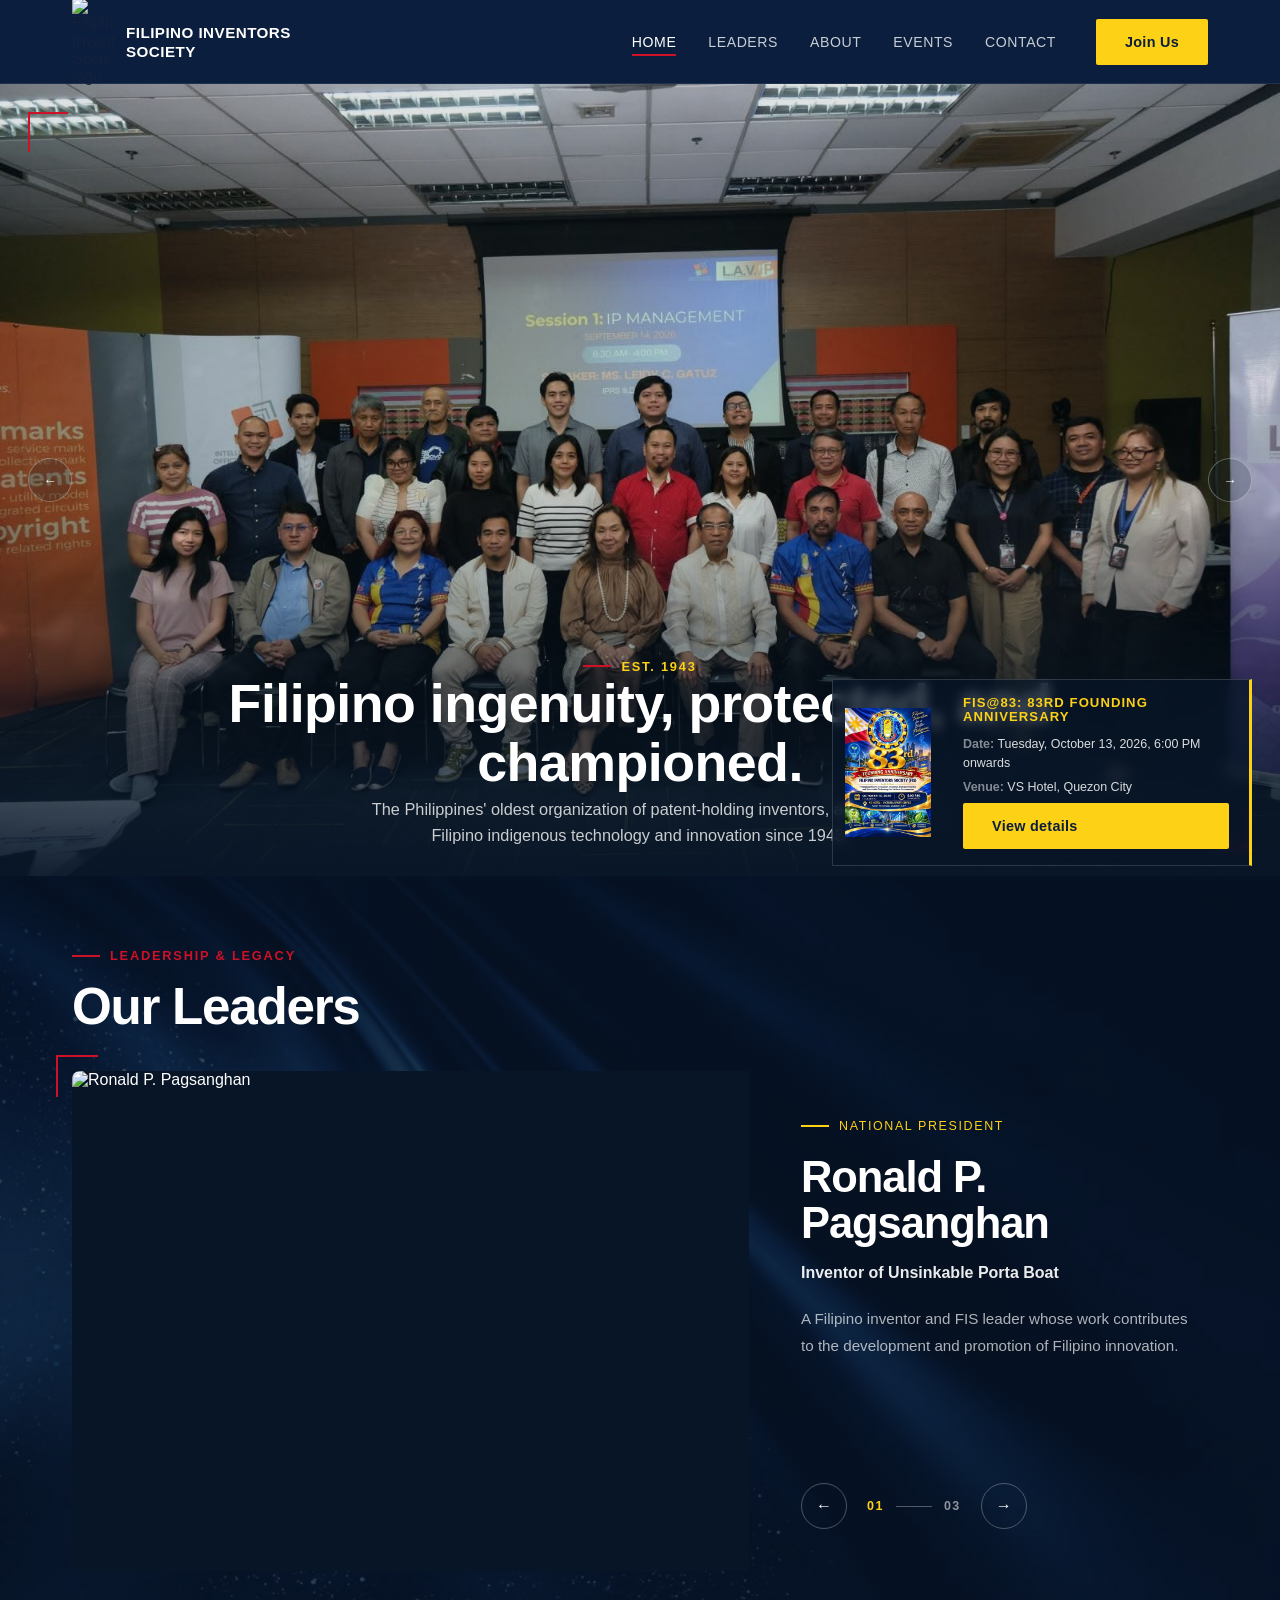
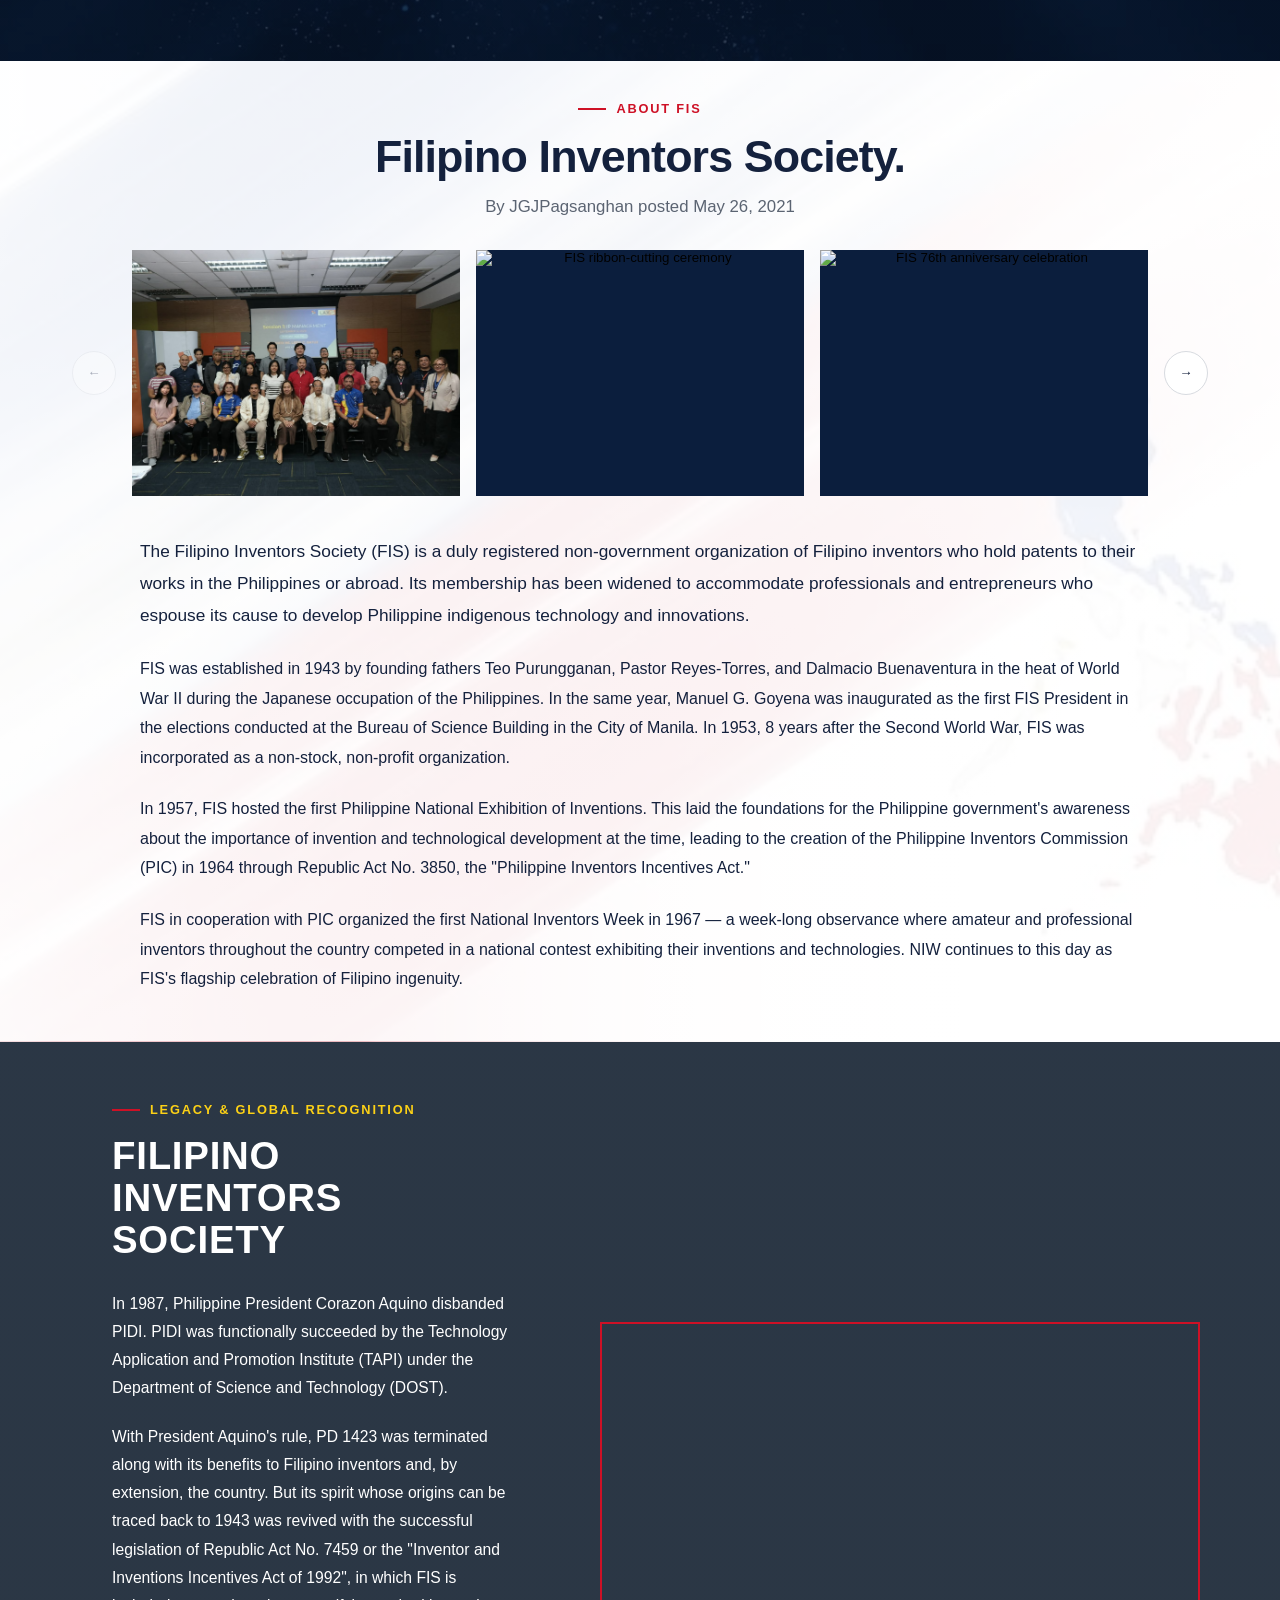
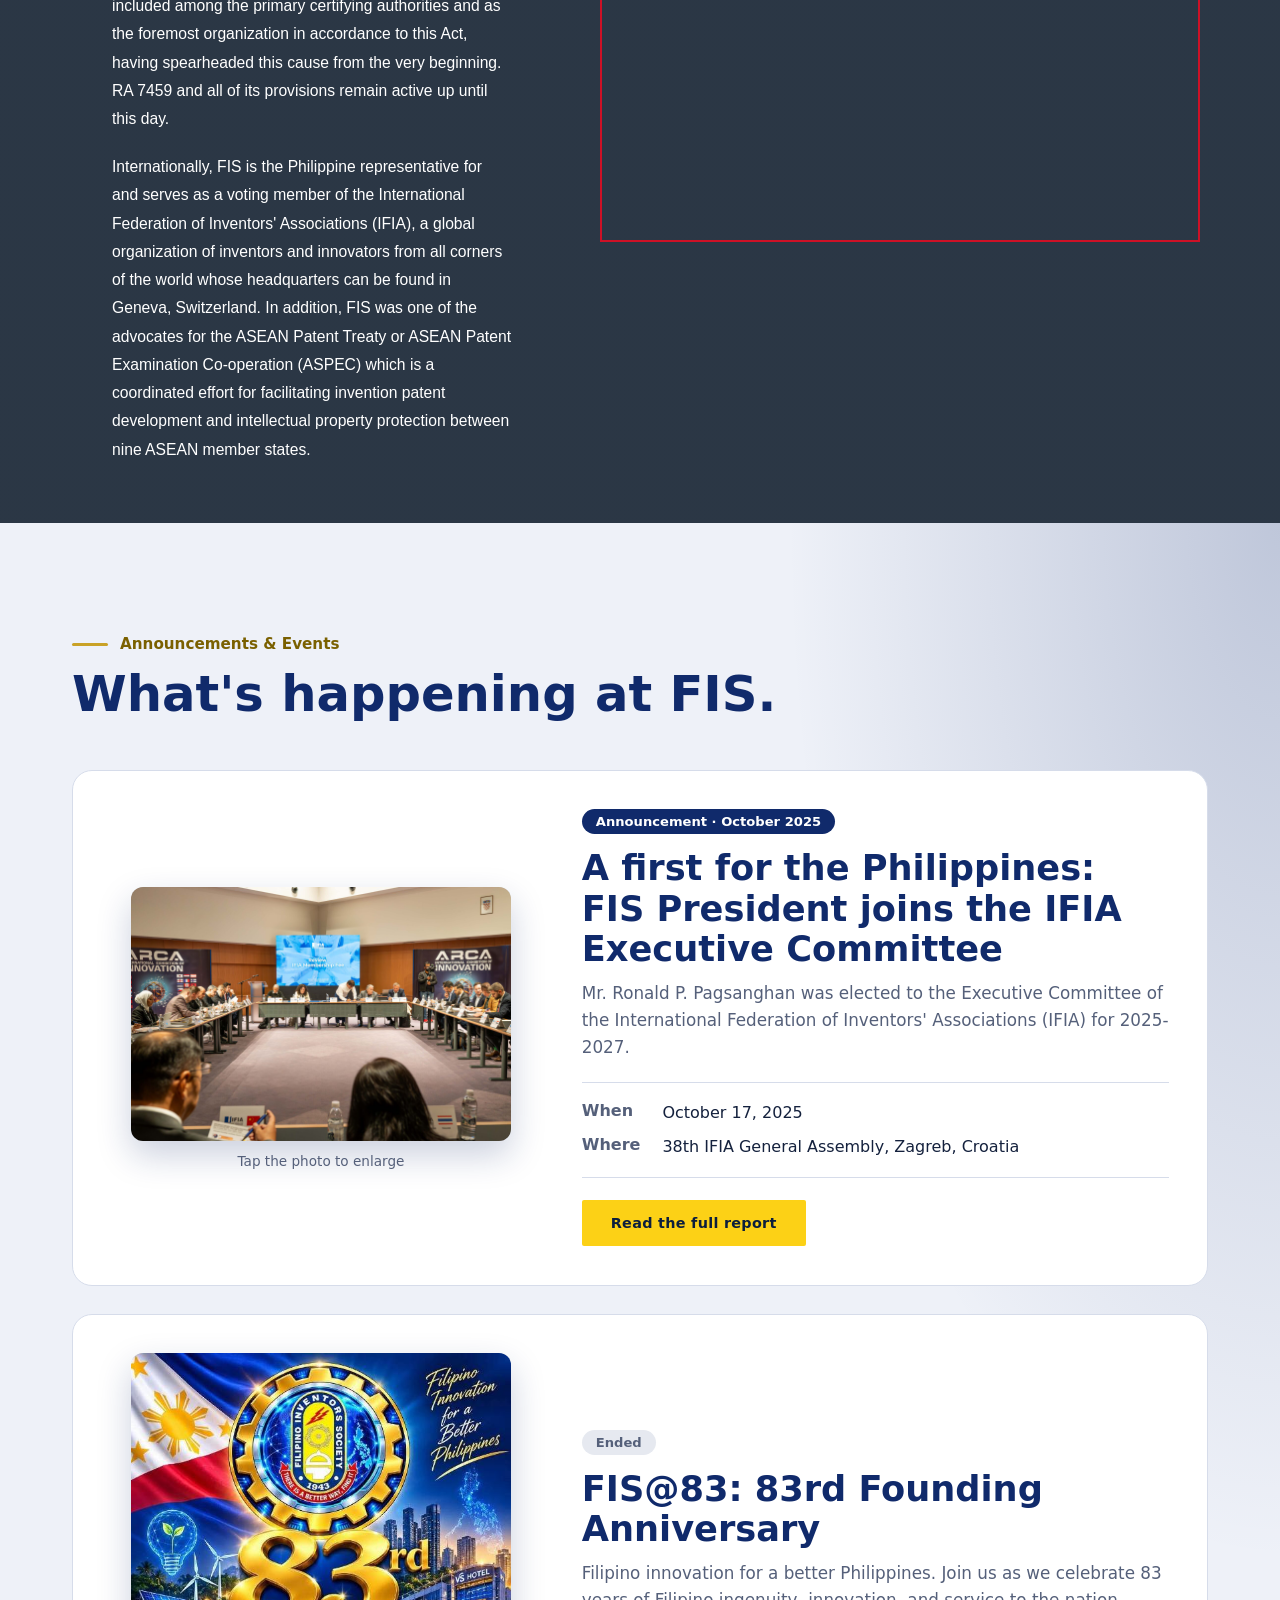
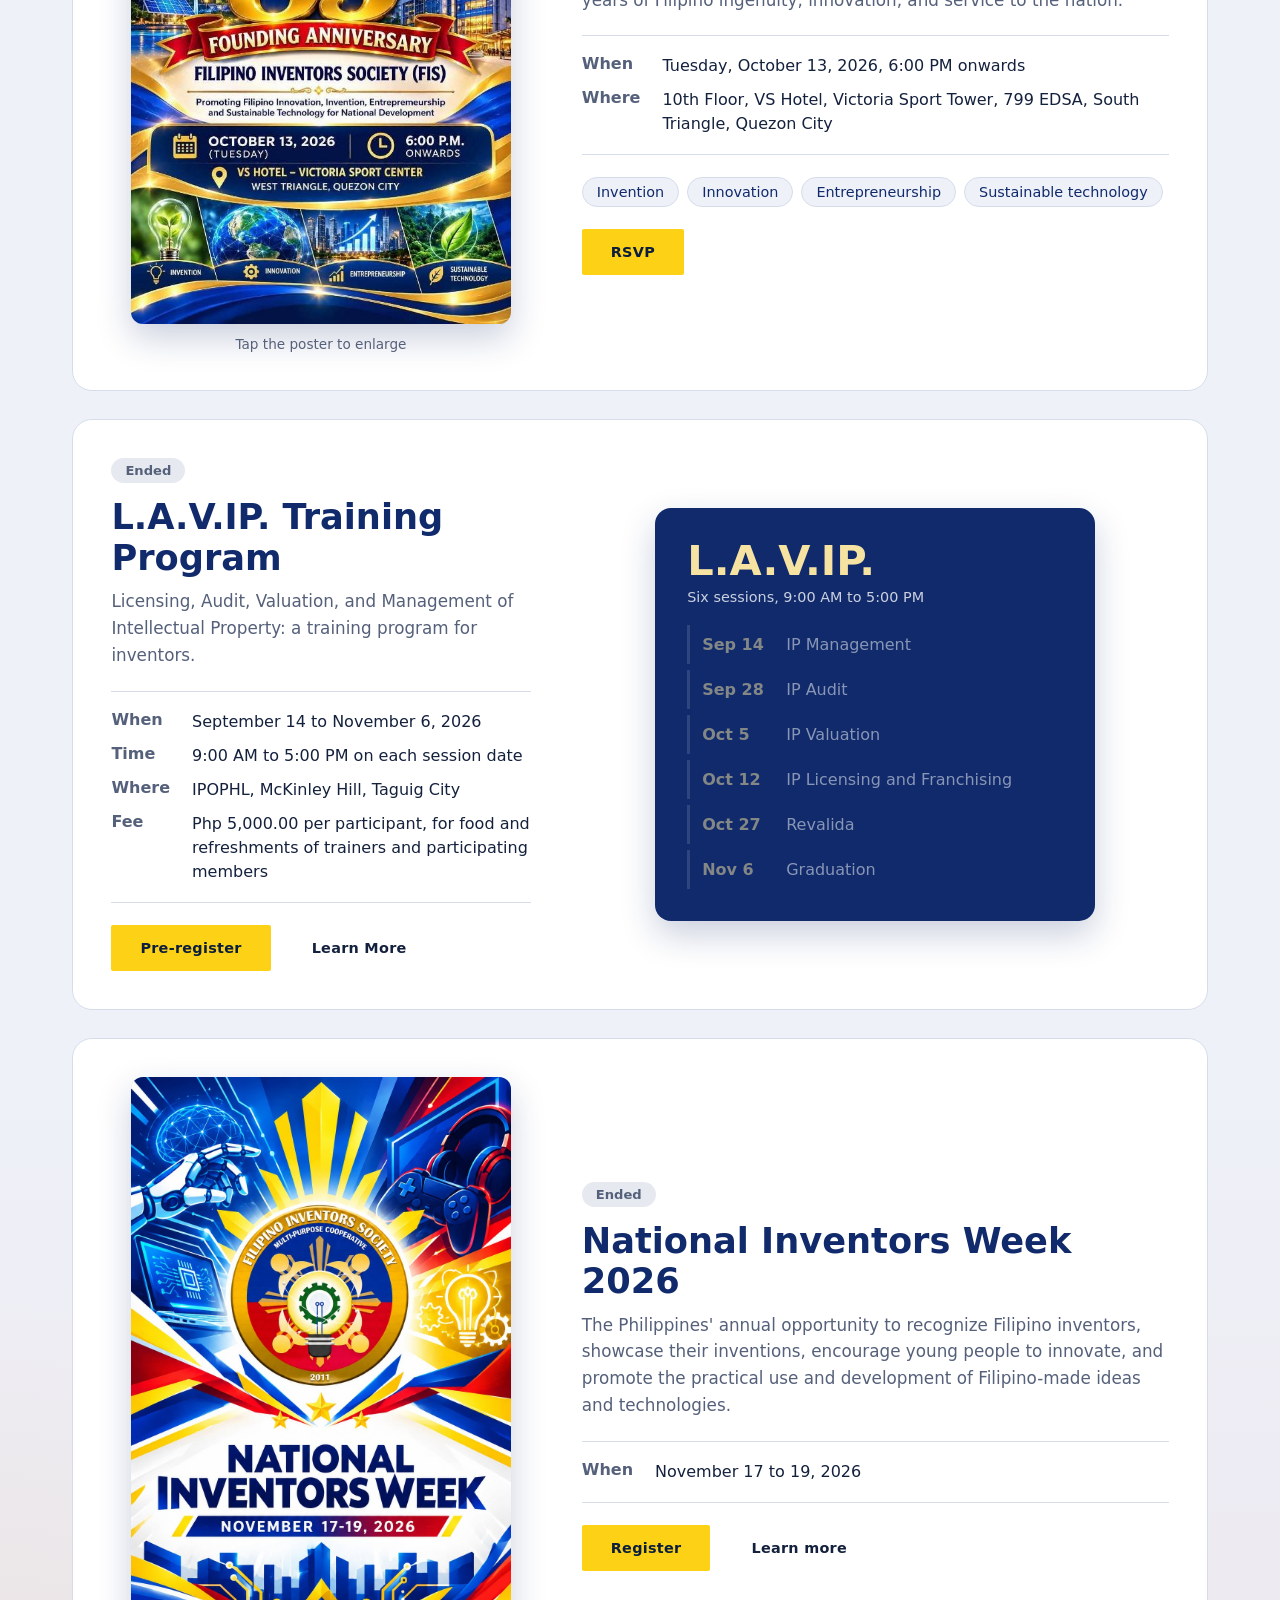
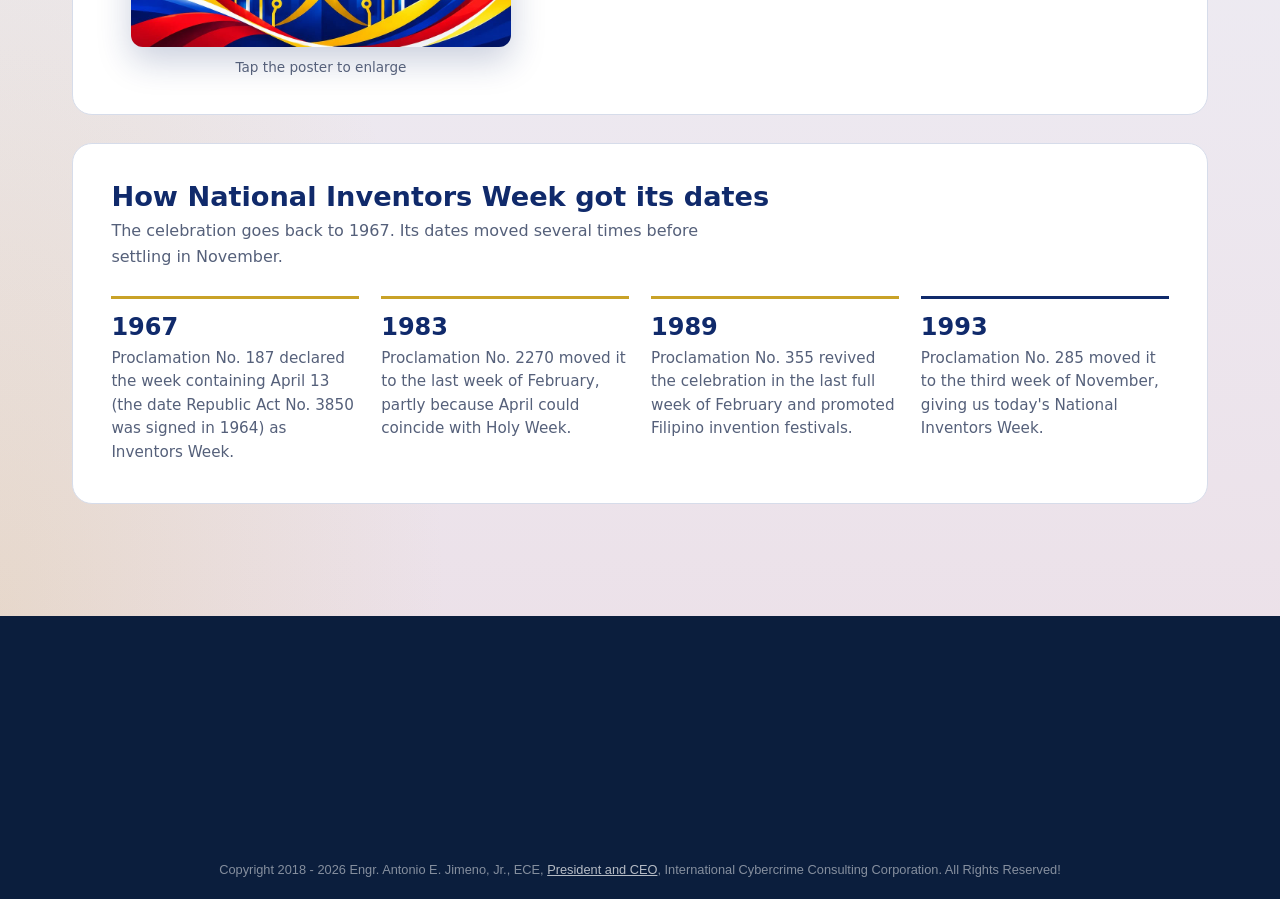
==== commit 254ca5c6: "add event" ====
--- a/index.html
+++ b/index.html
@@ -559,6 +559,59 @@
             <p class="ev-kicker">Announcements &amp; Events</p>
             <h2 class="ev-title">What's happening at FIS.</h2>
           </header>
+
+          <!-- ========== 0. News: Filipino in the IFIA Executive Committee ========== -->
+          <article class="ev-row ev-news reveal from-bottom">
+            <figure class="ev-visual">
+              <button
+                class="ev-poster"
+                type="button"
+                data-full="./assets/event5.jpg"
+                aria-label="Enlarge the IFIA 38th General Assembly photo"
+              >
+                <img
+                  src="./assets/event5.jpg"
+                  alt="IFIA 38th General Assembly, Zagreb, Croatia, October 17, 2025"
+                  loading="lazy"
+                />
+              </button>
+              <figcaption class="ev-caption">
+                Tap the photo to enlarge
+              </figcaption>
+            </figure>
+
+            <div class="ev-body">
+              <p class="ev-status ev-status--news">
+                Announcement · October 2025
+              </p>
+              <h3 class="ev-name">
+                A first for the Philippines: FIS President joins the IFIA
+                Executive Committee
+              </h3>
+              <p class="ev-tagline">
+                Mr. Ronald P. Pagsanghan was elected to the Executive Committee
+                of the International Federation of Inventors' Associations
+                (IFIA) for 2025-2027.
+              </p>
+
+              <dl class="ev-facts">
+                <dt>When</dt>
+                <dd>October 17, 2025</dd>
+                <dt>Where</dt>
+                <dd>38th IFIA General Assembly, Zagreb, Croatia</dd>
+              </dl>
+
+              <div class="ev-actions">
+                <a
+                  href="https://ifia.com/report-on-the-38th-general-assembly-of-the-ifia/"
+                  class="btn btn-gold"
+                  target="_blank"
+                  rel="noopener"
+                  >Read the full report</a
+                >
+              </div>
+            </div>
+          </article>
 
           <!-- ========== 1. 83rd Founding Anniversary ========== -->
           <article
--- a/css/style.css
+++ b/css/style.css
@@ -505,7 +505,7 @@
   padding: 72px 0 90px;
   background:
     linear-gradient(rgba(7, 21, 39, 0.78), rgba(7, 21, 39, 0.78)),
-    url("../assets/bg1.jpg") center center / cover no-repeat;
+    url("../assets/leaderbgg.jpg") center center / cover no-repeat;
   overflow: hidden;
   color: var(--white);
 }
@@ -870,13 +870,18 @@
 
 .gallery-viewport {
   flex: 1;
-  overflow: hidden;
+  min-width: 0;
+  overflow-x: auto;
+  scroll-snap-type: x mandatory;
+  scrollbar-width: none; /* hide the scrollbar in Firefox */
+}
+.gallery-viewport::-webkit-scrollbar {
+  display: none; /* hide the scrollbar in Chrome/Safari */
 }
 
 .gallery-track {
   display: flex;
   gap: 16px;
-  transition: transform 0.4s ease;
 }
 
 .gallery-item {
@@ -888,6 +893,7 @@
   background: var(--navy);
   overflow: hidden;
   cursor: pointer;
+  scroll-snap-align: start;
 }
 
 .gallery-item img {
@@ -928,14 +934,95 @@
   color: var(--navy);
 }
 
+.gallery-arrow:disabled {
+  opacity: 0.35;
+  cursor: default;
+}
+.gallery-arrow:disabled:hover {
+  background: var(--white);
+  border-color: var(--gray-light);
+  color: var(--ink);
+}
+
 @media (max-width: 900px) {
   .gallery-item {
     flex: 0 0 calc((100% - 16px) / 2);
   }
 }
 @media (max-width: 560px) {
-  .gallery-item {
-    flex: 0 0 100%;
+  /* swiping replaces the arrows on phones */
+  .gallery-arrow {
+    display: none;
+  }
+}
+/* ---------- Gallery: infinite swipe loop (phones) ---------- */
+.gallery {
+  --loop-width: 70%; /* width of the center photo */
+  --loop-gap: 12px; /* space between photos */
+  --loop-blur: 2px; /* blur on the side previews */
+  --loop-side-opacity: 0.7; /* fade on the side previews */
+}
+
+.gallery.is-loop .gallery-viewport {
+  overflow: hidden;
+  touch-action: pan-y; /* up/down scrolls the page, left/right swipes the gallery */
+  scroll-snap-type: none;
+  cursor: grab;
+  user-select: none;
+  -webkit-user-select: none;
+}
+.gallery.is-loop .gallery-viewport:active {
+  cursor: grabbing;
+}
+
+.gallery.is-loop .gallery-track {
+  display: block;
+  position: relative;
+  height: 0;
+  padding-top: calc(var(--loop-width) * 0.75); /* keeps the 4:3 shape */
+}
+
+.gallery.is-loop .gallery-item {
+  position: absolute;
+  top: 0;
+  left: 50%;
+  width: var(--loop-width);
+  height: 100%;
+  flex: none;
+  aspect-ratio: auto;
+  z-index: 1;
+  opacity: var(--loop-side-opacity);
+  filter: blur(var(--loop-blur));
+  transform: translateX(
+    calc(-50% + var(--offset, 0) * (100% + var(--loop-gap)) + var(--drag, 0px))
+  );
+  transition:
+    transform 0.4s ease,
+    opacity 0.4s ease,
+    filter 0.4s ease;
+}
+
+.gallery.is-loop .gallery-item.is-active {
+  opacity: 1;
+  filter: none;
+  z-index: 2;
+}
+.gallery.is-loop .gallery-item.is-far {
+  opacity: 0;
+  pointer-events: none;
+}
+.gallery.is-loop .gallery-item.no-anim,
+.gallery.is-loop .gallery-track.is-dragging .gallery-item {
+  transition: none;
+}
+.gallery.is-loop .gallery-item img {
+  pointer-events: none;
+  -webkit-user-drag: none;
+}
+
+@media (prefers-reduced-motion: reduce) {
+  .gallery.is-loop .gallery-item {
+    transition: none;
   }
 }
 
@@ -1782,3 +1869,121 @@
     transform: none;
   }
 }
+
+.about {
+  /* Tint controls: change these two lines to adjust the look */
+  --about-tint: 255, 255, 255; /* R, G, B of the tint color */
+  --about-tint-strength: 0.94; /* 0 = image fully visible, 1 = solid color */
+
+  background-image:
+    linear-gradient(
+      rgba(var(--about-tint), var(--about-tint-strength)),
+      rgba(var(--about-tint), var(--about-tint-strength))
+    ),
+    url("../assets/aboutbg2.jpg");
+  background-size: cover;
+  background-position: center;
+}
+
+.events-section#events {
+  --events-blue: 16, 42, 107;
+  --events-red: 206, 17, 38;
+  --events-gold: 201, 162, 39;
+
+  /* 0 = no color, 0.14 = subtle, 0.3 = bold */
+  --events-strength: 0.14;
+
+  background-color: #eef1f8;
+  background-image:
+    radial-gradient(
+      55% 45% at 100% 0%,
+      rgba(var(--events-blue), calc(var(--events-strength) * 1.5)) 0%,
+      transparent 70%
+    ),
+    radial-gradient(
+      50% 40% at 0% 100%,
+      rgba(var(--events-gold), calc(var(--events-strength) * 1.1)) 0%,
+      transparent 70%
+    ),
+    linear-gradient(
+      0deg,
+      rgba(var(--events-red), calc(var(--events-strength) * 0.5)) 0%,
+      transparent 35%
+    );
+}
+@media (max-width: 760px) {
+  .hero .hero-info-card {
+    top: 16px; /* sits at the top; change to move it */
+    bottom: auto;
+    left: auto;
+    right: 0;
+    width: 220px;
+    max-width: 220px;
+
+    display: grid;
+    grid-template-columns: 44px 1fr;
+    gap: 10px;
+    align-items: center;
+    padding: 8px 10px;
+
+    /* hidden state: parked off the right edge */
+    transform: translateX(110%);
+    opacity: 0;
+    transition:
+      transform 0.6s ease,
+      opacity 0.6s ease;
+  }
+
+  /* shown state: the script adds is-visible while the hero is on screen */
+  .hero .hero-info-card.is-visible {
+    transform: translateX(0);
+    opacity: 1;
+  }
+
+  .hero .hero-info-media {
+    flex: none;
+    width: 44px;
+    padding: 0;
+  }
+  .hero .hero-info-media img {
+    width: 100%;
+    height: auto;
+    border-radius: 3px;
+  }
+
+  .hero .hero-info-content {
+    padding: 0;
+    gap: 4px;
+  }
+  .hero .hero-info-title {
+    margin: 0;
+    font-size: 0.68rem;
+    line-height: 1.25;
+    letter-spacing: 0.04em;
+  }
+
+  /* date and venue are on the poster, so hide them on phones */
+  .hero .hero-info-row {
+    display: none;
+  }
+
+  .hero .hero-info-content .btn {
+    align-self: flex-start;
+    margin: 0;
+    padding: 4px 10px;
+    font-size: 0.68rem;
+  }
+}
+
+/* ---------- News announcement card ---------- */
+.ev-status--news {
+  color: #fff;
+  background: var(--ev-navy);
+}
+
+.ev-news-text {
+  margin: 0 0 22px;
+  max-width: 60ch;
+  line-height: 1.7;
+  color: var(--ev-ink);
+}
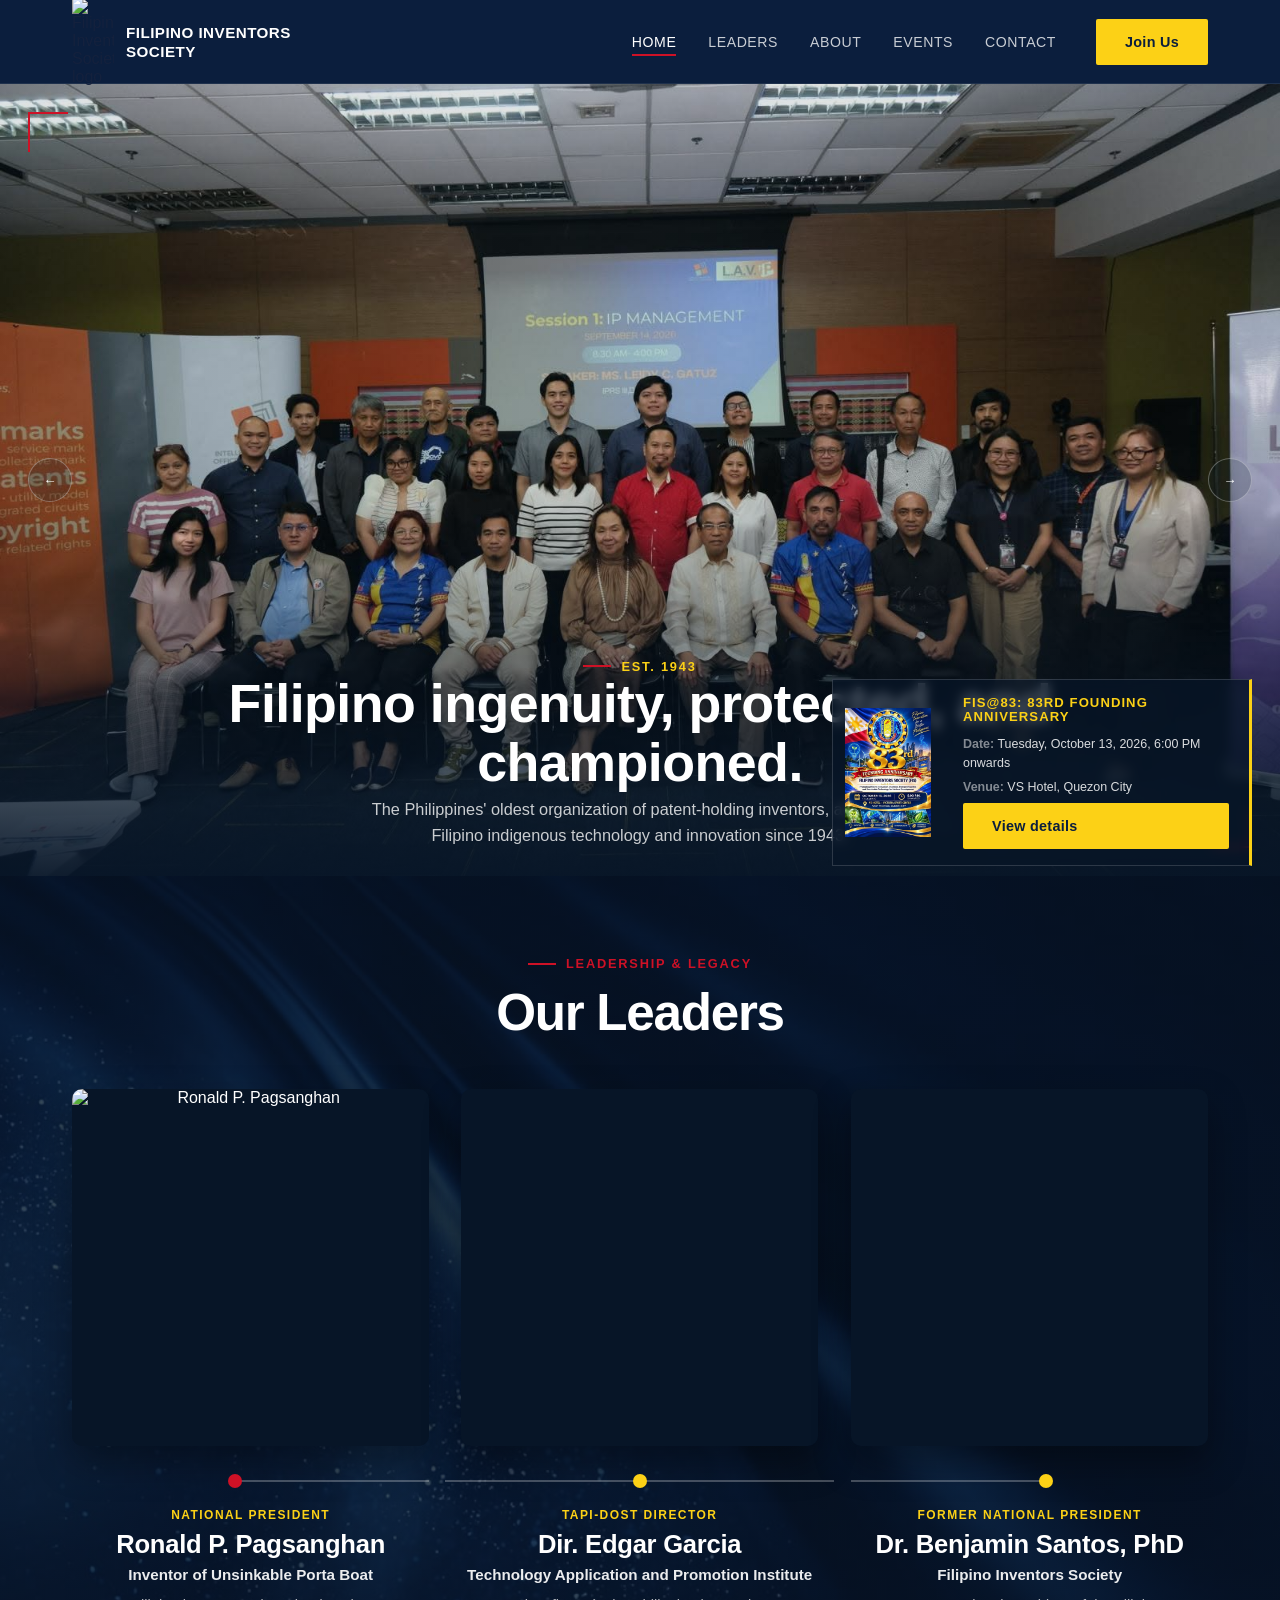
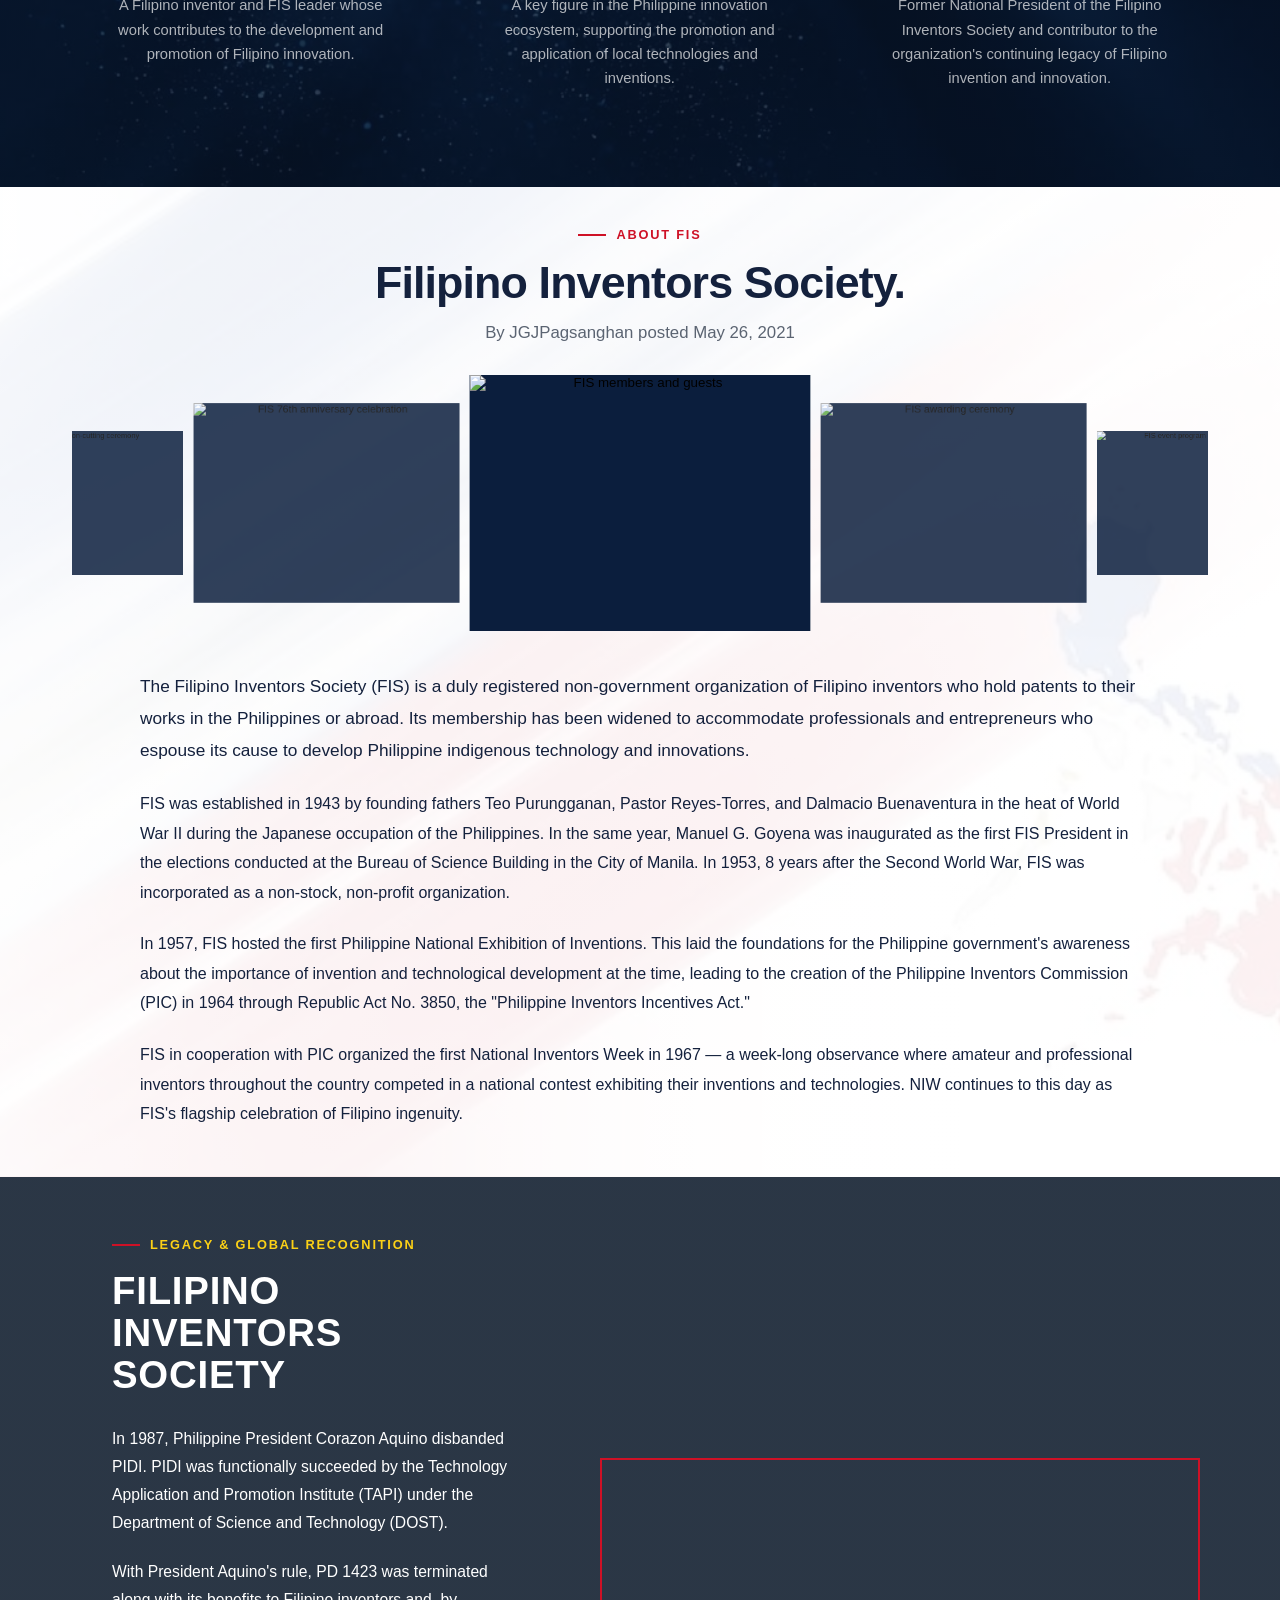
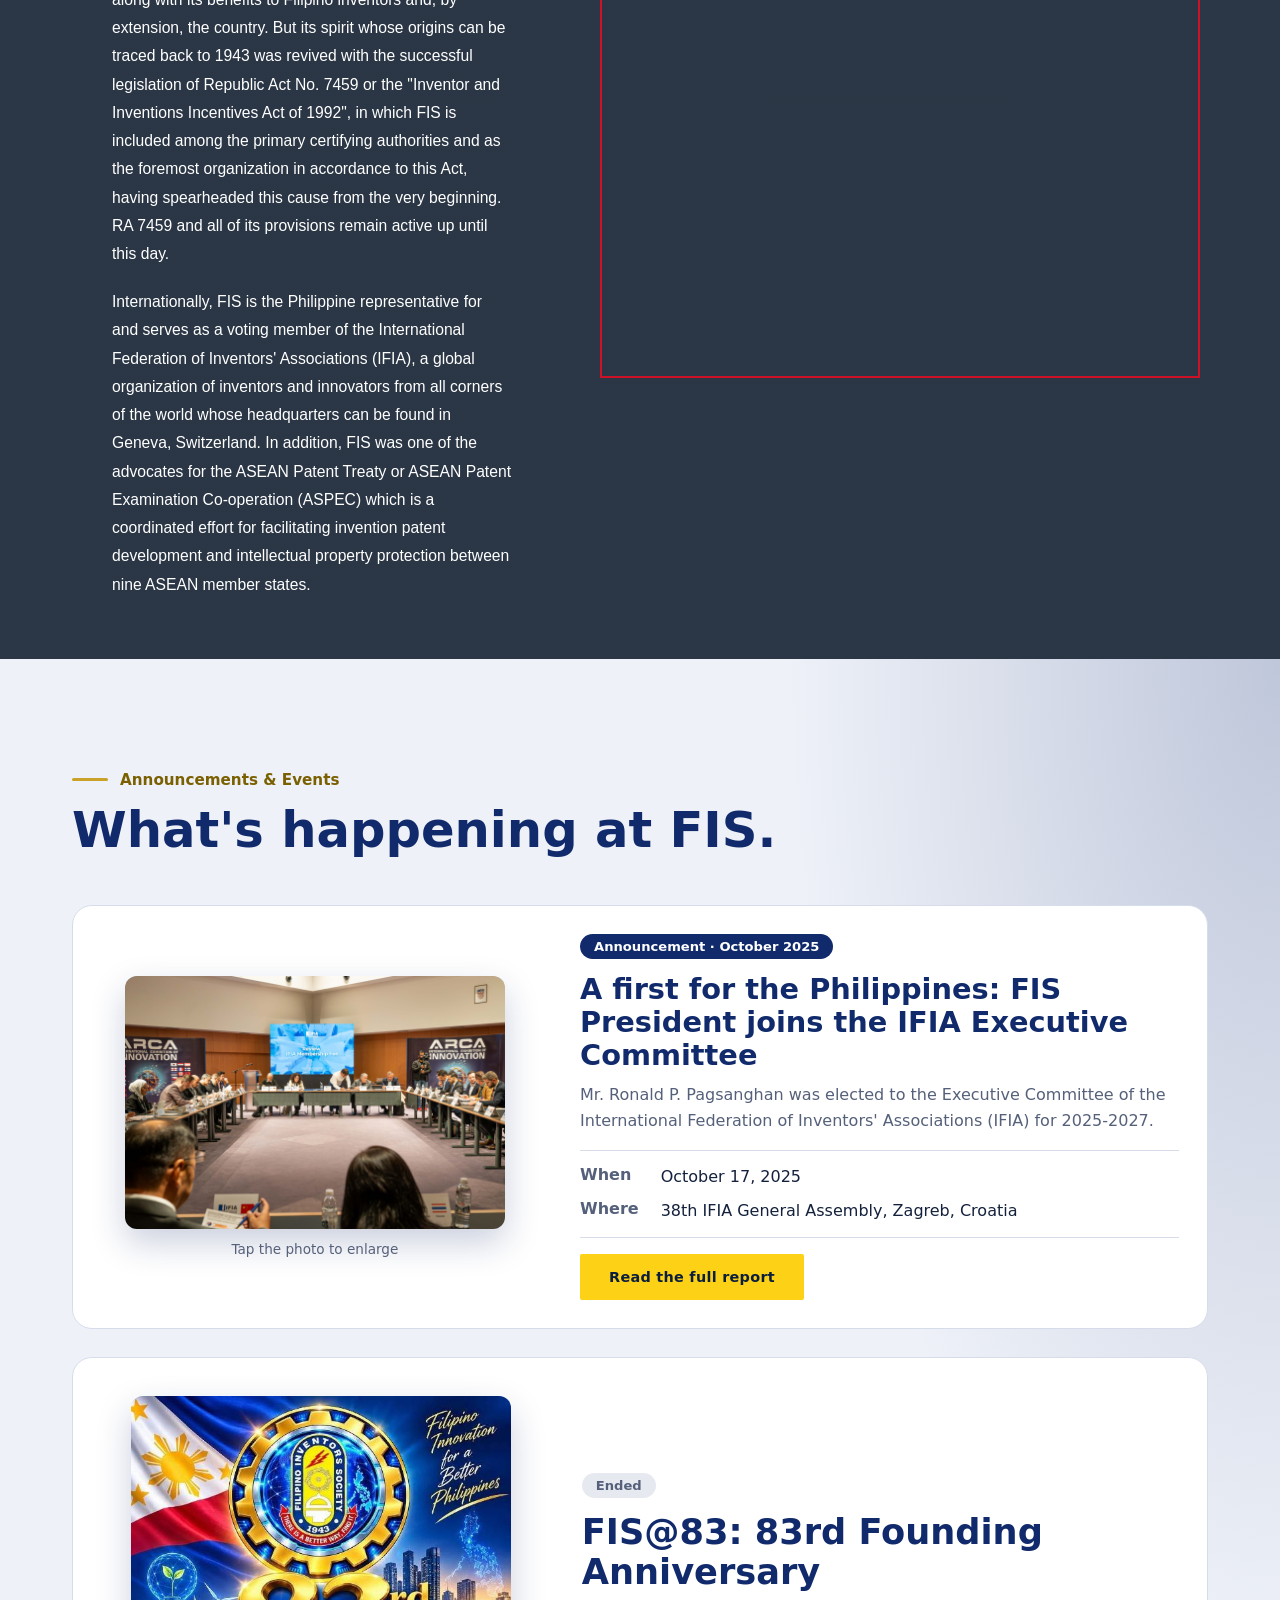
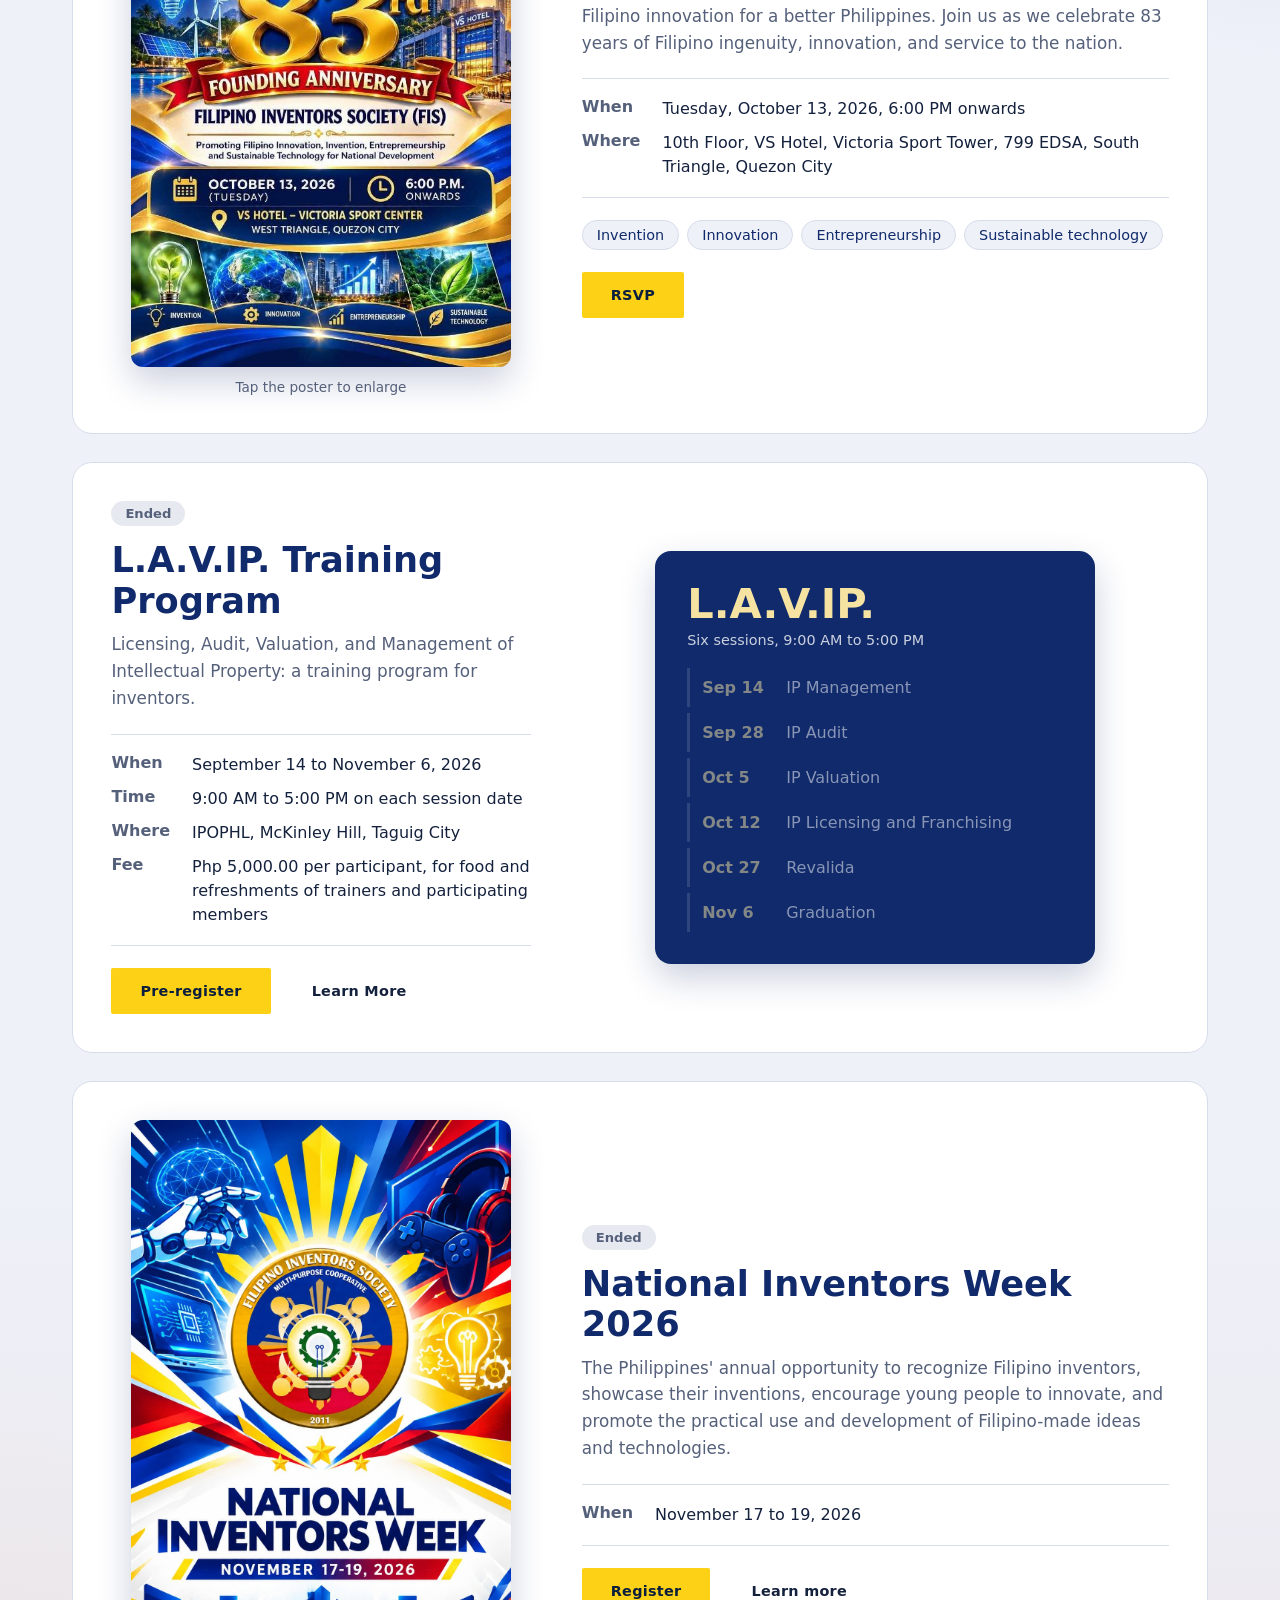
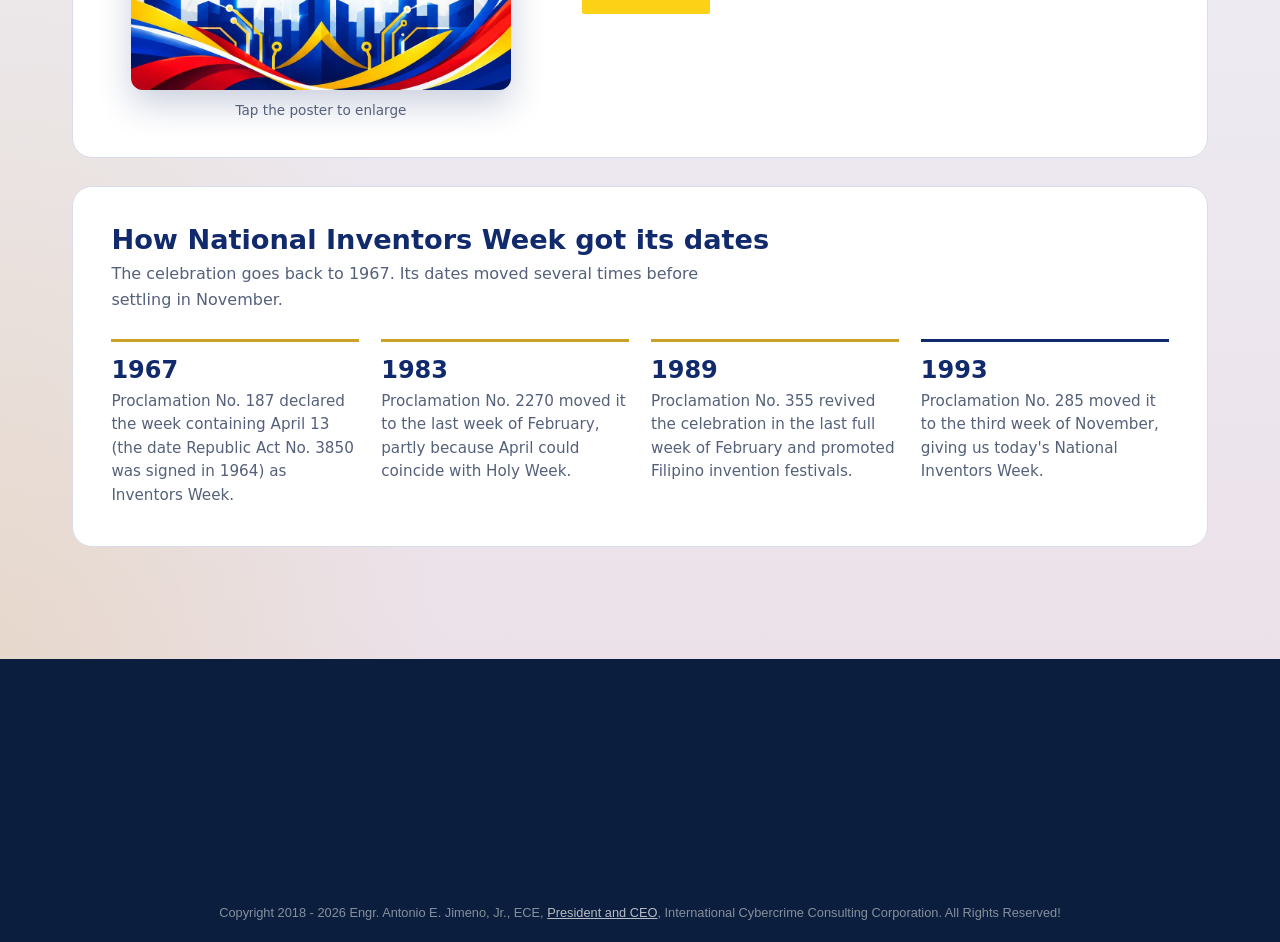
==== commit f7507af6: "update" ====
--- a/index.html
+++ b/index.html
@@ -146,15 +146,9 @@
       </section>
 
       <!-- ===================== LEADERSHIP ===================== -->
-      <section
-        class="leadership"
-        id="leadership"
-        aria-roledescription="carousel"
-        aria-label="FIS Leadership"
-        tabindex="0"
-      >
+      <section class="leadership" id="leadership" aria-label="FIS Leadership">
         <div class="container">
-          <div class="leadership-heading">
+          <div class="leadership-heading reveal from-bottom">
             <p class="eyebrow leadership-eyebrow">
               <span class="eyebrow-bar"></span>
               Leadership &amp; Legacy
@@ -162,22 +156,38 @@
             <h2 class="leadership-title">Our Leaders</h2>
           </div>
 
-          <div class="leadership-carousel">
-            <!-- MEDIA -->
-            <div class="leadership-media reveal from-left">
-              <!-- Leader 1 -->
-              <div class="leadership-media-item is-active" data-person="1">
+          <div class="leader-line">
+            <!-- Leader 1 -->
+            <article
+              class="leader reveal from-bottom"
+              style="--reveal-delay: 0s"
+            >
+              <div class="leader-media">
                 <img
                   src="./assets/national-pres.jpg"
                   alt="Ronald P. Pagsanghan"
                 />
               </div>
-
-              <!-- Leader 2 -->
-              <div
-                class="leadership-media-item leadership-video"
-                data-person="2"
-              >
+              <div class="leader-marker">
+                <span class="leader-dot is-current"></span>
+              </div>
+              <p class="leader-role">National President</p>
+              <h3 class="leader-name">Ronald P. Pagsanghan</h3>
+              <p class="leader-contribution">
+                Inventor of Unsinkable Porta Boat
+              </p>
+              <p class="leader-desc">
+                A Filipino inventor and FIS leader whose work contributes to the
+                development and promotion of Filipino innovation.
+              </p>
+            </article>
+
+            <!-- Leader 2 -->
+            <article
+              class="leader reveal from-bottom"
+              style="--reveal-delay: 0.12s"
+            >
+              <div class="leader-media">
                 <iframe
                   src="https://www.youtube.com/embed/7unODmt1-wI?rel=0"
                   title="Dir. Edgar Garcia"
@@ -192,23 +202,27 @@
                   "
                   allowfullscreen
                   loading="lazy"
-                  style="border: 0"
                 ></iframe>
-                <a
-                  class="video-fallback"
-                  href="https://www.youtube.com/watch?v=7unODmt1-wI"
-                  target="_blank"
-                  rel="noopener"
-                >
-                  Watch on YouTube ↗
-                </a>
               </div>
-
-              <!-- Leader 3 -->
-              <div
-                class="leadership-media-item leadership-video"
-                data-person="3"
-              >
+              <div class="leader-marker"><span class="leader-dot"></span></div>
+              <p class="leader-role">TAPI-DOST Director</p>
+              <h3 class="leader-name">Dir. Edgar Garcia</h3>
+              <p class="leader-contribution">
+                Technology Application and Promotion Institute
+              </p>
+              <p class="leader-desc">
+                A key figure in the Philippine innovation ecosystem, supporting
+                the promotion and application of local technologies and
+                inventions.
+              </p>
+            </article>
+
+            <!-- Leader 3 -->
+            <article
+              class="leader reveal from-bottom"
+              style="--reveal-delay: 0.24s"
+            >
+              <div class="leader-media">
                 <iframe
                   src="https://www.youtube.com/embed/nIx-jIrEJa0?rel=0"
                   title="Dr. Benjamin Santos"
@@ -223,92 +237,20 @@
                   "
                   allowfullscreen
                   loading="lazy"
-                  style="border: 0"
                 ></iframe>
-                <a
-                  class="video-fallback"
-                  href="https://www.youtube.com/watch?v=nIx-jIrEJa0"
-                  target="_blank"
-                  rel="noopener"
-                >
-                  Watch on YouTube ↗
-                </a>
+
+                >
               </div>
-            </div>
-
-            <!-- PROFILE INFORMATION -->
-            <div
-              class="leadership-info reveal from-right"
-              style="--reveal-delay: 0.15s"
-            >
-              <!-- Leader 1 -->
-              <article class="leadership-profile is-active" data-person="1">
-                <p class="leadership-role">National President</p>
-                <h3>Ronald P. Pagsanghan</h3>
-                <p class="leadership-contribution">
-                  Inventor of Unsinkable Porta Boat
-                </p>
-                <p class="leadership-description">
-                  A Filipino inventor and FIS leader whose work contributes to
-                  the development and promotion of Filipino innovation.
-                </p>
-              </article>
-
-              <!-- Leader 2 -->
-              <article class="leadership-profile" data-person="2">
-                <p class="leadership-role">TAPI-DOST Director</p>
-                <h3>Dir. Edgar Garcia</h3>
-                <p class="leadership-contribution">
-                  Technology Application and Promotion Institute
-                </p>
-                <p class="leadership-description">
-                  A key figure in the Philippine innovation ecosystem,
-                  supporting the promotion and application of local technologies
-                  and inventions.
-                </p>
-              </article>
-
-              <!-- Leader 3 -->
-              <article class="leadership-profile" data-person="3">
-                <p class="leadership-role">Former National President</p>
-                <h3>Dr. Benjamin Santos, PhD</h3>
-                <p class="leadership-contribution">
-                  Filipino Inventors Society
-                </p>
-                <p class="leadership-description">
-                  Former National President of the Filipino Inventors Society
-                  and contributor to the organization's continuing legacy of
-                  Filipino invention and innovation.
-                </p>
-              </article>
-
-              <!-- NAVIGATION -->
-              <div class="leadership-navigation">
-                <button
-                  class="leadership-arrow"
-                  id="leadershipPrev"
-                  type="button"
-                  aria-label="Previous leader"
-                >
-                  ←
-                </button>
-
-                <div class="leadership-counter">
-                  <span id="leadershipCurrent">01</span>
-                  <span class="leadership-counter-line"></span>
-                  <span id="leadershipTotal">03</span>
-                </div>
-
-                <button
-                  class="leadership-arrow"
-                  id="leadershipNext"
-                  type="button"
-                  aria-label="Next leader"
-                >
-                  →
-                </button>
-              </div>
-            </div>
+              <div class="leader-marker"><span class="leader-dot"></span></div>
+              <p class="leader-role">Former National President</p>
+              <h3 class="leader-name">Dr. Benjamin Santos, PhD</h3>
+              <p class="leader-contribution">Filipino Inventors Society</p>
+              <p class="leader-desc">
+                Former National President of the Filipino Inventors Society and
+                contributor to the organization's continuing legacy of Filipino
+                invention and innovation.
+              </p>
+            </article>
           </div>
         </div>
       </section>
--- a/css/style.css
+++ b/css/style.css
@@ -495,331 +495,236 @@
     transform: none;
   }
 }
-
 /* ============================================================
-   LEADERSHIP — interactive profile carousel
+   LEADERSHIP — legacy line (dark navy)
    ============================================================ */
 
 .leadership {
-  position: relative;
-  padding: 72px 0 90px;
+  --leader-ratio: 1 / 1; /* photo shape: 1 / 1 square, 4 / 3 wider, 4 / 5 taller */
+  padding: 80px 0 96px;
   background:
     linear-gradient(rgba(7, 21, 39, 0.78), rgba(7, 21, 39, 0.78)),
     url("../assets/leaderbgg.jpg") center center / cover no-repeat;
-  overflow: hidden;
   color: var(--white);
 }
 
 .leadership-heading {
-  margin-bottom: 36px;
-}
-
+  text-align: center;
+  margin-bottom: 48px;
+}
 .leadership-eyebrow {
+  justify-content: center;
   color: var(--red);
-  margin-bottom: 16px;
-}
-
+  margin-bottom: 14px;
+}
 .leadership-title {
   color: var(--white);
-  font-size: clamp(2.2rem, 4vw, 3.6rem);
+  font-size: clamp(2.2rem, 4vw, 3.4rem);
   font-weight: 600;
   letter-spacing: -0.025em;
-  max-width: 760px;
-}
-
-/* ---------- Main layout ---------- */
-
-.leadership-carousel {
+}
+
+.leader-line {
   display: grid;
-  grid-template-columns: minmax(0, 1.35fr) minmax(360px, 0.85fr);
+  grid-template-columns: repeat(3, minmax(0, 1fr));
   gap: 32px;
-  align-items: stretch;
-}
-
-/* ---------- Media ---------- */
-
-.leadership-media {
+}
+
+.leader {
+  display: flex;
+  flex-direction: column;
+  align-items: center;
+  text-align: center;
+}
+
+/* ---------- Big photo / video ---------- */
+.leader-media {
   position: relative;
-  height: 500px;
+  width: 100%;
+  aspect-ratio: var(--leader-ratio);
+  border-radius: 10px;
+  overflow: hidden;
   background: var(--navy-deep);
-  overflow: hidden;
-}
-
-.leadership-media-item {
-  position: absolute;
-  inset: 0;
-  opacity: 0;
-  visibility: hidden;
-  transition:
-    opacity 0.45s ease,
-    visibility 0.45s ease;
-}
-
-.leadership-media-item.is-active {
-  opacity: 1;
-  visibility: visible;
-  z-index: 1;
-}
-
-.leadership-media-item img,
-.leadership-media-item iframe {
+  box-shadow: 0 16px 36px rgba(0, 0, 0, 0.35);
+}
+.leader-media img,
+.leader-media iframe {
   width: 100%;
   height: 100%;
   display: block;
-  border: 1px transparent;
-  border-radius: 8px;
-}
-
-.leadership-media-item img {
+  border: 0;
+}
+.leader-media img {
   object-fit: cover;
-}
-
-/* Subtle dark treatment over photos */
-
-.leadership-media-item::after {
+  object-position: center top; /* keeps faces in frame */
+}
+
+/* ---------- Line + dot ---------- */
+.leader-marker {
+  position: relative;
+  width: calc(
+    100% + 32px
+  ); /* reaches across the gap so the line is continuous */
+  height: 14px;
+  margin: 28px 0 20px;
+}
+.leader-marker::before {
   content: "";
   position: absolute;
-  inset: 0;
-  pointer-events: none;
-  background: linear-gradient(
-    to top,
-    rgba(7, 21, 39, 0.5),
-    rgba(7, 21, 39, 0) 55%
-  );
-}
-
-.leadership-video::after {
-  display: none;
-}
-
-/* ---------- Information ---------- */
-
-.leadership-info {
-  position: relative;
-  display: flex;
-  flex-direction: column;
-  justify-content: center;
-  padding: 42px 12px 42px 20px;
-  background: transparent;
-  color: var(--navy);
-}
-
-.leadership-profile {
-  display: none;
-}
-
-.leadership-profile.is-active {
-  display: block;
-  animation: leadershipFadeIn 0.45s ease;
-}
-
-@keyframes leadershipFadeIn {
-  from {
-    opacity: 0;
-    transform: translateY(10px);
-  }
-
-  to {
-    opacity: 1;
-    transform: translateY(0);
-  }
-}
-
-.leadership-role {
-  position: relative;
-  display: inline-flex;
-  align-items: center;
-  gap: 10px;
-  margin-bottom: 22px;
+  left: 0;
+  right: 0;
+  top: 6px;
+  height: 2px;
+  background: rgba(255, 255, 255, 0.25);
+}
+.leader:first-child .leader-marker {
+  width: calc(50% + 16px);
+  align-self: flex-end; /* line starts at the first dot */
+}
+.leader:last-child .leader-marker {
+  width: calc(50% + 16px);
+  align-self: flex-start; /* line stops at the last dot */
+}
+.leader-dot {
+  position: absolute;
+  left: 50%;
+  top: 0;
+  width: 14px;
+  height: 14px;
+  border-radius: 50%;
+  background: var(--gold);
+  transform: translateX(-50%);
+}
+.leader:first-child .leader-dot {
+  left: 0;
+}
+.leader:last-child .leader-dot {
+  left: 100%;
+}
+.leader-dot.is-current {
+  background: var(--red);
+}
+
+/* ---------- Text ---------- */
+.leader-role {
+  margin-bottom: 8px;
   color: var(--gold);
-  font-size: 0.78rem;
-  font-weight: 500;
+  font-size: 0.75rem;
+  font-weight: 600;
   text-transform: uppercase;
-  letter-spacing: 0.13em;
-}
-
-.leadership-role::before {
-  content: "";
-  width: 28px;
-  height: 2px;
-  background: var(--gold);
-}
-
-.leadership-profile h3 {
-  margin-bottom: 18px;
+  letter-spacing: 0.12em;
+}
+.leader-name {
+  margin-bottom: 8px;
   color: var(--white);
-  font-family: var(--font-display);
-  font-size: clamp(2rem, 3.4vw, 3.1rem);
-  font-weight: 600;
-  line-height: 1.05;
-  letter-spacing: -0.025em;
-}
-
-.leadership-contribution {
-  margin-bottom: 24px;
+  font-size: clamp(1.3rem, 2vw, 1.6rem);
+  font-weight: 600;
+  letter-spacing: -0.01em;
+}
+.leader-contribution {
+  margin-bottom: 10px;
   color: rgba(255, 255, 255, 0.92);
-  font-size: 1rem;
-  font-weight: 600;
-}
-
-.leadership-description {
-  max-width: 46ch;
+  font-size: 0.95rem;
+  font-weight: 600;
+}
+.leader-desc {
+  max-width: 34ch;
   color: rgba(255, 255, 255, 0.68);
-  font-size: 0.95rem;
-  line-height: 1.75;
-}
-
-/* ---------- Navigation ---------- */
-
-.leadership-navigation {
-  display: flex;
-  align-items: center;
-  gap: 20px;
-  margin-top: auto;
-  padding-top: 48px;
-}
-
-.leadership-arrow {
-  width: 46px;
-  height: 46px;
-  flex: 0 0 46px;
-  display: flex;
-  align-items: center;
-  justify-content: center;
-  border: 1px solid rgba(255, 255, 255, 0.28);
-  border-radius: 50%;
-  background: transparent;
-  color: var(--white);
-  font-size: 1rem;
-  transition:
-    border-color 0.2s ease,
-    color 0.2s ease,
-    background 0.2s ease,
-    transform 0.2s ease;
-}
-
-.leadership-arrow:hover {
-  border-color: var(--gold);
-  background: var(--gold);
-  color: var(--navy);
-  transform: translateY(-1px);
-}
-
-.leadership-counter {
-  display: flex;
-  align-items: center;
-  gap: 12px;
-  color: rgba(255, 255, 255, 0.55);
-  font-size: 0.78rem;
-  font-weight: 600;
-  letter-spacing: 0.12em;
-}
-
-#leadershipCurrent {
-  color: var(--gold);
-}
-
-.leadership-counter-line {
-  width: 36px;
-  height: 1px;
-  background: rgba(255, 255, 255, 0.3);
-}
-
-/* ---------- Decorative corner ---------- */
-
-.leadership-carousel::before {
-  content: "";
-  position: absolute;
-  width: 42px;
-  height: 42px;
-  border-top: 2px solid var(--red);
-  border-left: 2px solid var(--red);
-  margin: -16px 0 0 -16px;
-  pointer-events: none;
-  z-index: 5;
-}
-
-/* ============================================================
-   LEADERSHIP — TABLET
-   ============================================================ */
-
+  font-size: 0.92rem;
+  line-height: 1.65;
+}
+
+/* ---------- Tablet and phone: swipe one leader at a time ---------- */
 @media (max-width: 900px) {
   .leadership {
-    padding: 64px 0 76px;
-  }
-
-  .leadership-heading {
-    margin-bottom: 36px;
-  }
-
-  .leadership-carousel {
-    grid-template-columns: 1fr;
-    gap: 0;
-  }
-
-  .leadership-media {
-    height: 420px;
-    min-height: 0;
-  }
-
-  .leadership-info {
-    min-height: 400px;
-    padding: 42px 32px;
-  }
-}
-
-/* ============================================================
-   LEADERSHIP — MOBILE
-   ============================================================ */
+    --leader-card: min(84vw, 400px); /* width of the leader in the center */
+    padding: 64px 0 72px;
+  }
+
+  .leader-line {
+    display: flex;
+    gap: 16px;
+    overflow-x: auto;
+    scroll-snap-type: x mandatory;
+    -webkit-overflow-scrolling: touch;
+    scrollbar-width: none;
+    /* run to the screen edges, and pad so the first and last leader can also sit in the center */
+    margin-inline: -32px;
+    padding-inline: calc(50vw - var(--leader-card) / 2);
+    padding-bottom: 8px;
+
+    /* fade the edges so the neighbors are only faintly visible */
+    -webkit-mask-image: linear-gradient(
+      to right,
+      transparent 0,
+      #000 9%,
+      #000 91%,
+      transparent 100%
+    );
+    mask-image: linear-gradient(
+      to right,
+      transparent 0,
+      #000 9%,
+      #000 91%,
+      transparent 100%
+    );
+  }
+  .leader-line::-webkit-scrollbar {
+    display: none;
+  }
+
+  .leader {
+    flex: 0 0 var(--leader-card);
+    scroll-snap-align: center;
+  }
+
+  /* mobile order: Former President | National President | TAPI Director */
+  .leader:nth-child(3) {
+    order: 1;
+  }
+  .leader:nth-child(1) {
+    order: 2;
+  }
+  .leader:nth-child(2) {
+    order: 3;
+  }
+
+  /* leaders off-screen to the side must not wait for a vertical scroll reveal */
+  .leader.reveal {
+    opacity: 1;
+    transform: none;
+    transition: none;
+  }
+
+  /* just a dot on top of each text block, no connecting line */
+  .leader-marker,
+  .leader:first-child .leader-marker,
+  .leader:last-child .leader-marker {
+    width: 14px;
+    align-self: center;
+  }
+  .leader-marker::before {
+    display: none;
+  }
+  .leader:first-child .leader-dot,
+  .leader:last-child .leader-dot {
+    left: 50%;
+  }
+
+  /* swiping over a video should swipe the carousel, not tap the player */
+  .leader-media iframe {
+    pointer-events: none;
+  }
+  .video-fallback {
+    pointer-events: auto;
+    z-index: 3;
+    padding: 10px 16px;
+  }
+}
 
 @media (max-width: 520px) {
-  .leadership {
-    padding: 72px 0;
-  }
-
-  .leadership-heading {
-    margin-bottom: 30px;
-  }
-
-  .leadership-title {
-    font-size: 2.15rem;
-  }
-
-  .leadership-carousel {
-    display: block;
-  }
-
-  .leadership-media {
-    min-height: 360px;
-  }
-
-  .leadership-info {
-    min-height: 430px;
-    padding: 38px 28px 32px;
-  }
-
-  .leadership-profile h3 {
-    font-size: 2rem;
-  }
-
-  .leadership-navigation {
-    padding-top: 36px;
-  }
-}
-
-/* ============================================================
-   LEADERSHIP — REDUCED MOTION
-   ============================================================ */
-
-@media (prefers-reduced-motion: reduce) {
-  .leadership-media-item,
-  .leadership-profile.is-active {
-    transition: none;
-    animation: none;
-  }
-
-  .leadership-arrow {
-    transition: none;
+  .leader-line {
+    margin-inline: -20px;
   }
 }
 
@@ -955,17 +860,30 @@
     display: none;
   }
 }
-/* ---------- Gallery: infinite swipe loop (phones) ---------- */
+/* ---------- Gallery: mountain loop (all screens) ---------- */
 .gallery {
-  --loop-width: 70%; /* width of the center photo */
-  --loop-gap: 12px; /* space between photos */
-  --loop-blur: 2px; /* blur on the side previews */
-  --loop-side-opacity: 0.7; /* fade on the side previews */
+  --loop-width: 70%; /* width of the center photo (phones) */
+  --loop-side-opacity: 0.85; /* fade on the side photos, 1 = no fade */
+}
+@media (min-width: 561px) {
+  .gallery {
+    --loop-width: 50%; /* tablets */
+  }
+}
+@media (min-width: 901px) {
+  .gallery {
+    --loop-width: 30%; /* desktop */
+  }
+}
+
+/* arrows are replaced by dragging, clicking a side photo, and arrow keys */
+.gallery.is-loop .gallery-arrow {
+  display: none;
 }
 
 .gallery.is-loop .gallery-viewport {
   overflow: hidden;
-  touch-action: pan-y; /* up/down scrolls the page, left/right swipes the gallery */
+  touch-action: pan-y; /* up/down scrolls the page, left/right drags the gallery */
   scroll-snap-type: none;
   cursor: grab;
   user-select: none;
@@ -990,22 +908,16 @@
   height: 100%;
   flex: none;
   aspect-ratio: auto;
-  z-index: 1;
   opacity: var(--loop-side-opacity);
-  filter: blur(var(--loop-blur));
-  transform: translateX(
-    calc(-50% + var(--offset, 0) * (100% + var(--loop-gap)) + var(--drag, 0px))
-  );
+  transform: translateX(calc(-50% + var(--tx, 0) * 100% + var(--drag, 0px)))
+    scale(var(--scale, 1));
   transition:
     transform 0.4s ease,
-    opacity 0.4s ease,
-    filter 0.4s ease;
+    opacity 0.4s ease;
 }
 
 .gallery.is-loop .gallery-item.is-active {
   opacity: 1;
-  filter: none;
-  z-index: 2;
 }
 .gallery.is-loop .gallery-item.is-far {
   opacity: 0;
@@ -1980,10 +1892,78 @@
   color: #fff;
   background: var(--ev-navy);
 }
-
-.ev-news-text {
-  margin: 0 0 22px;
-  max-width: 60ch;
-  line-height: 1.7;
-  color: var(--ev-ink);
-}
+.ev-news {
+  padding: clamp(18px, 2.5vw, 28px);
+}
+.ev-news .ev-name {
+  font-size: clamp(1.35rem, 2.4vw, 1.8rem);
+}
+.ev-news .ev-tagline {
+  margin-bottom: 16px;
+  font-size: 1rem;
+}
+.ev-news .ev-facts {
+  margin-bottom: 16px;
+  padding: 14px 0;
+}
+
+/* ---------- Mobile: collapsible events ---------- */
+@media (max-width: 859px) {
+  .ev-row.is-collapsible {
+    padding: 16px 20px;
+    gap: 0;
+  }
+
+  /* Collapsed: show only the title */
+  .ev-row.is-collapsible:not(.is-open) .ev-visual,
+  .ev-row.is-collapsible:not(.is-open) .ev-body > :not(.ev-name) {
+    display: none;
+  }
+
+  .ev-row.is-collapsible .ev-name {
+    margin: 0;
+    font-size: 1.2rem;
+  }
+  .ev-row.is-collapsible.is-open .ev-name {
+    margin-bottom: 14px;
+  }
+  .ev-row.is-open .ev-visual {
+    margin-bottom: 18px;
+  }
+
+  /* The title becomes the toggle button */
+  .ev-toggle {
+    display: flex;
+    align-items: center;
+    justify-content: space-between;
+    gap: 16px;
+    width: 100%;
+    padding: 0;
+    border: 0;
+    background: none;
+    font: inherit;
+    color: inherit;
+    text-align: left;
+    cursor: pointer;
+  }
+  .ev-toggle:focus-visible {
+    outline: 3px solid var(--ev-gold);
+    outline-offset: 4px;
+  }
+
+  /* Chevron: points down when collapsed, up when open */
+  .ev-toggle-icon {
+    flex: 0 0 auto;
+    width: 10px;
+    height: 10px;
+    margin: -4px 4px 0 0;
+    border-right: 2px solid var(--ev-gold-dark);
+    border-bottom: 2px solid var(--ev-gold-dark);
+    transform: rotate(45deg);
+    transition: transform 0.2s ease;
+  }
+  .ev-row.is-open .ev-toggle-icon {
+    margin-top: 4px;
+    transform: rotate(-135deg);
+  }
+}
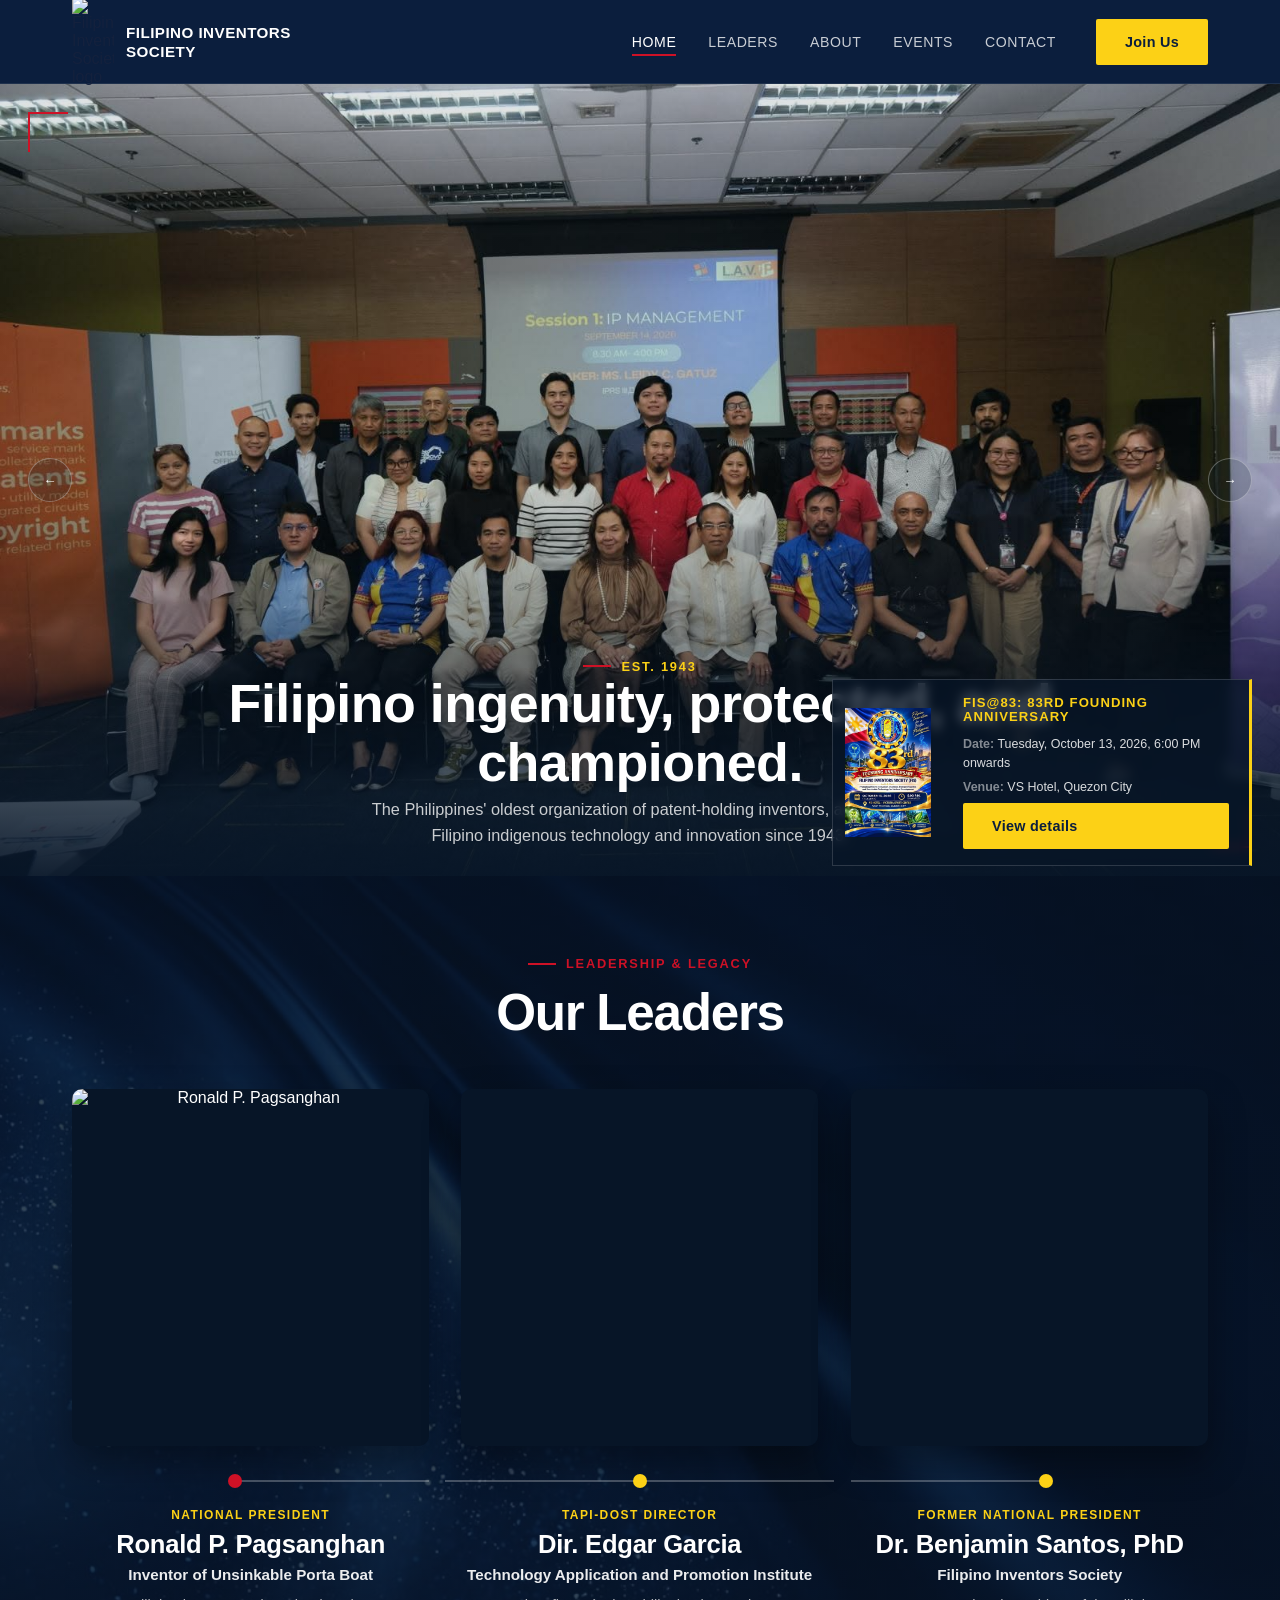
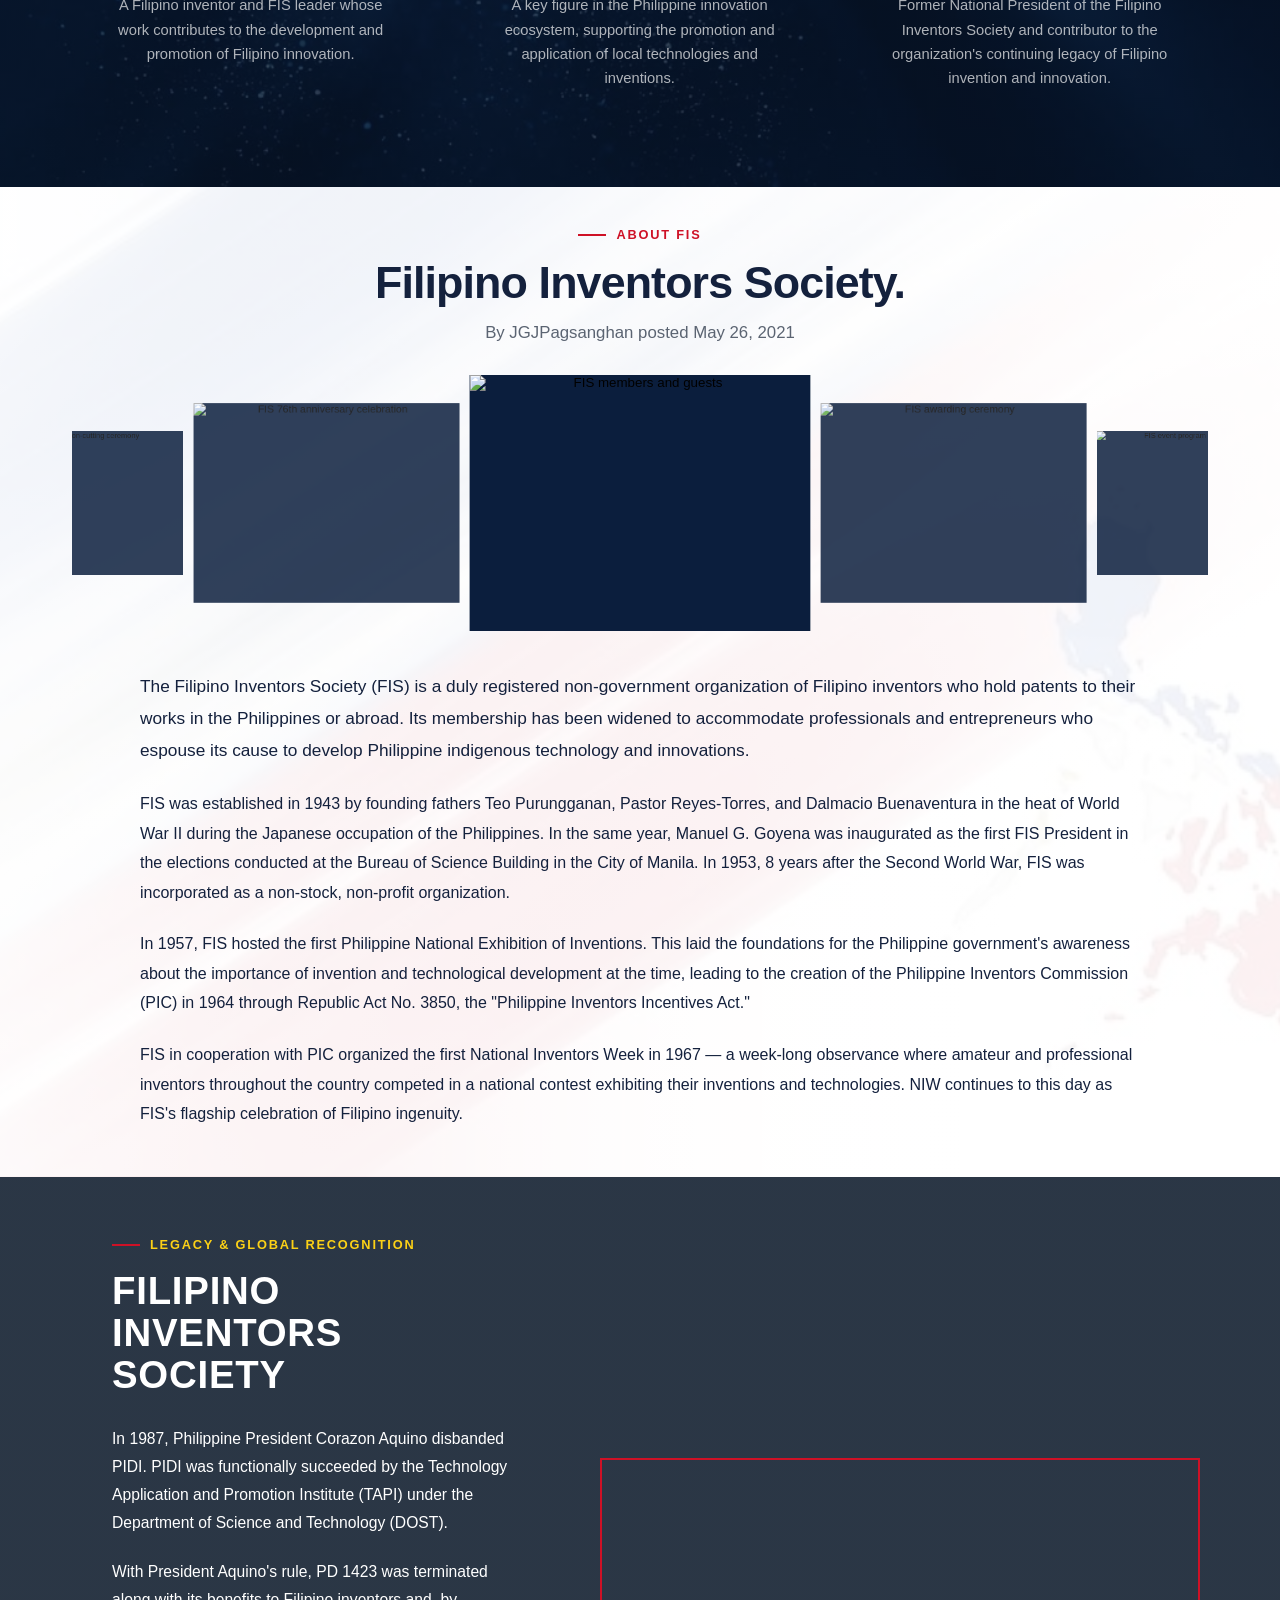
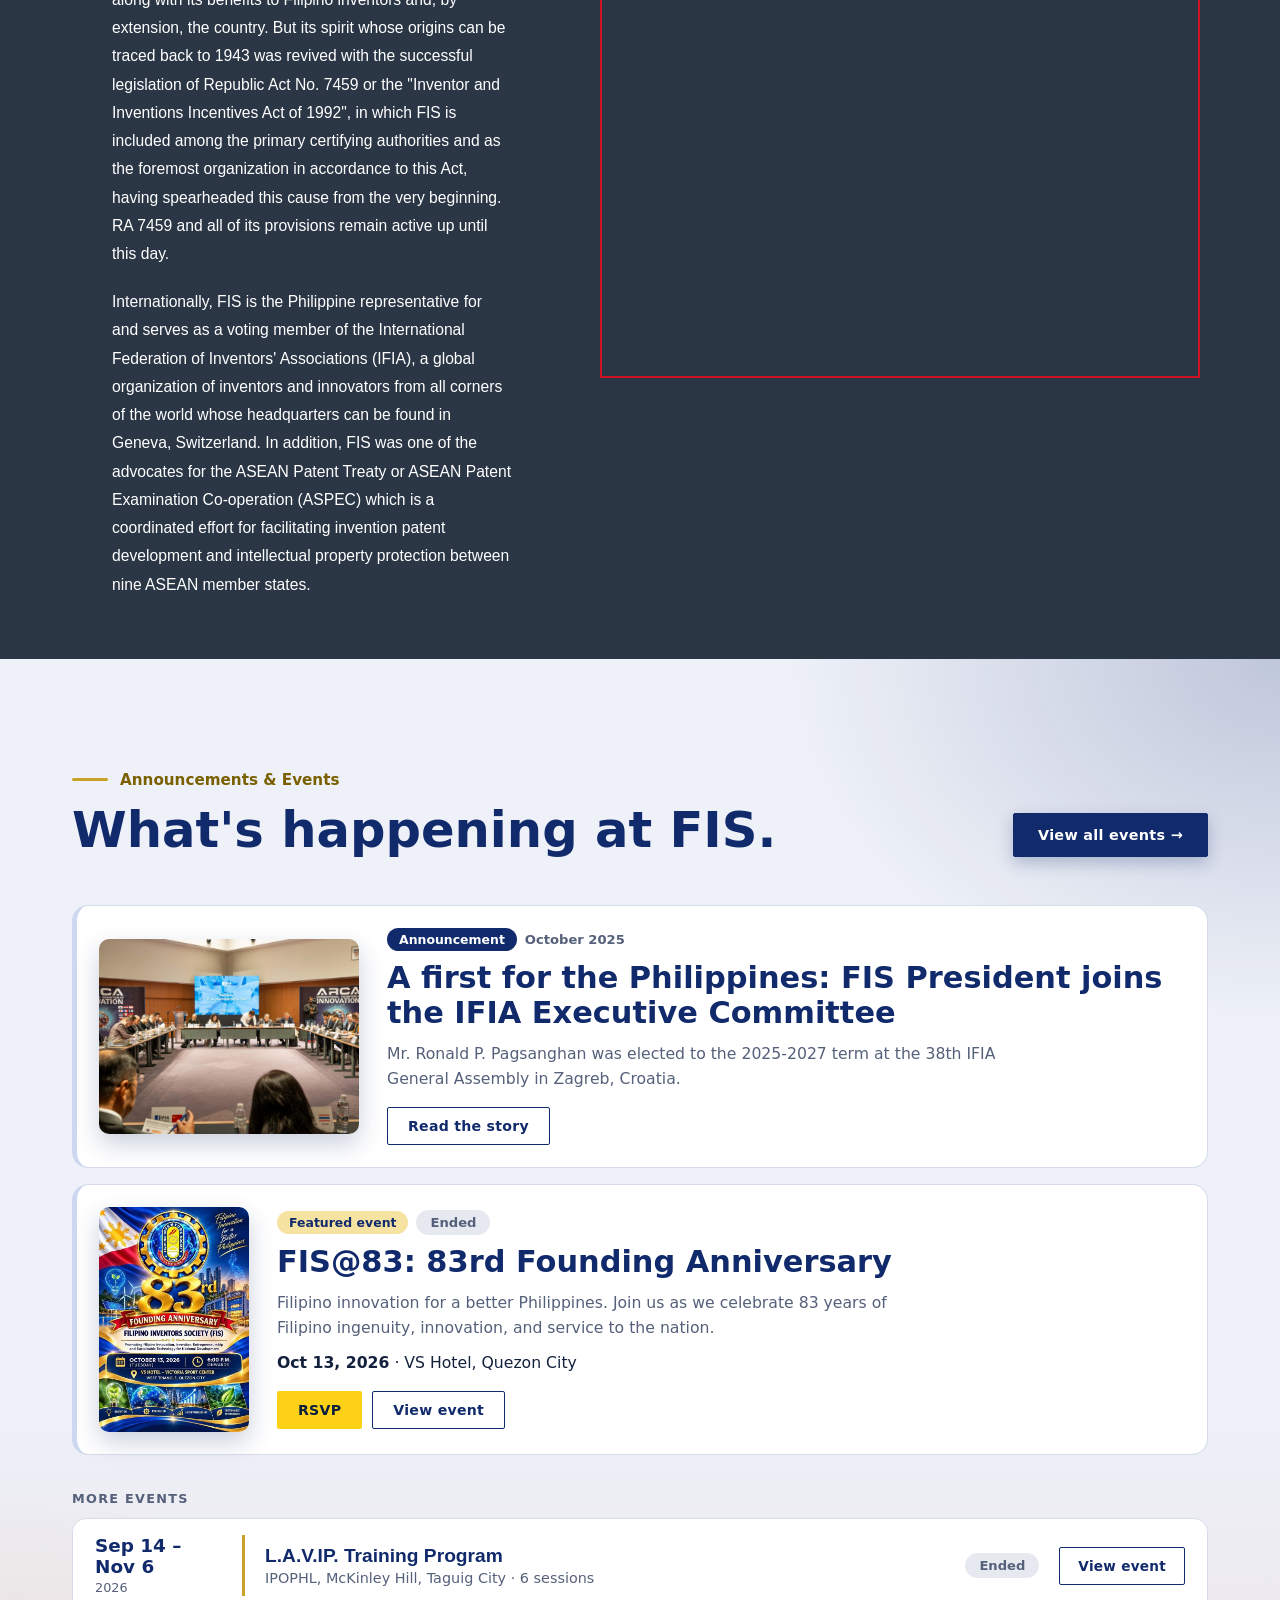
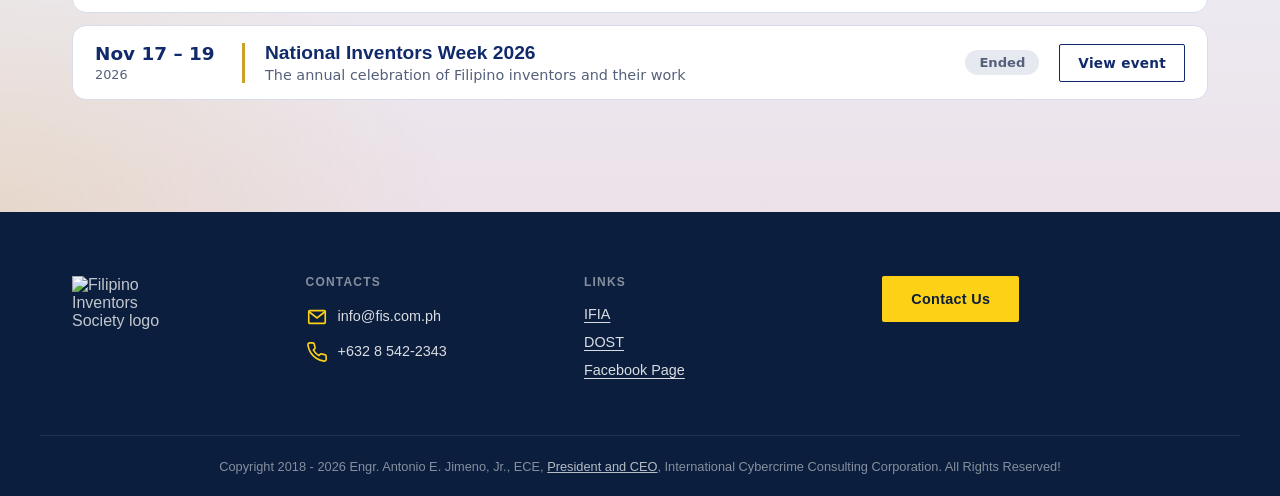
==== commit ee73d508: "update" ====
--- a/index.html
+++ b/index.html
@@ -492,290 +492,134 @@
         </div>
       </section>
 
-      <!-- ===================== EVENTS ===================== -->
-      <!-- TODO: every button below with href="#" is a placeholder.
-           Replace "#" with the real link when you have it. -->
+      <!-- ===================== EVENTS (summary) ===================== -->
       <section class="events-section" id="events">
         <div class="container">
-          <header class="ev-head">
-            <p class="ev-kicker">Announcements &amp; Events</p>
-            <h2 class="ev-title">What's happening at FIS.</h2>
+          <header class="ev-head ev-head--row">
+            <div>
+              <p class="ev-kicker">Announcements &amp; Events</p>
+              <h2 class="ev-title">What's happening at FIS.</h2>
+            </div>
+            <a class="ev-all" href="./events.html">View all events →</a>
           </header>
 
-          <!-- ========== 0. News: Filipino in the IFIA Executive Committee ========== -->
-          <article class="ev-row ev-news reveal from-bottom">
-            <figure class="ev-visual">
-              <button
-                class="ev-poster"
-                type="button"
-                data-full="./assets/event5.jpg"
-                aria-label="Enlarge the IFIA 38th General Assembly photo"
+          <div class="ev-highlights">
+            <!-- ===== Announcement ===== -->
+            <article class="hl-card hl-news reveal from-bottom">
+              <a
+                class="hl-poster"
+                href="./events.html#ifia-exco"
+                tabindex="-1"
+                aria-hidden="true"
               >
                 <img
                   src="./assets/event5.jpg"
-                  alt="IFIA 38th General Assembly, Zagreb, Croatia, October 17, 2025"
+                  alt="IFIA 38th General Assembly, Zagreb, Croatia"
                   loading="lazy"
                 />
-              </button>
-              <figcaption class="ev-caption">
-                Tap the photo to enlarge
-              </figcaption>
-            </figure>
-
-            <div class="ev-body">
-              <p class="ev-status ev-status--news">
-                Announcement · October 2025
-              </p>
-              <h3 class="ev-name">
-                A first for the Philippines: FIS President joins the IFIA
-                Executive Committee
-              </h3>
-              <p class="ev-tagline">
-                Mr. Ronald P. Pagsanghan was elected to the Executive Committee
-                of the International Federation of Inventors' Associations
-                (IFIA) for 2025-2027.
-              </p>
-
-              <dl class="ev-facts">
-                <dt>When</dt>
-                <dd>October 17, 2025</dd>
-                <dt>Where</dt>
-                <dd>38th IFIA General Assembly, Zagreb, Croatia</dd>
-              </dl>
-
-              <div class="ev-actions">
-                <a
-                  href="https://ifia.com/report-on-the-38th-general-assembly-of-the-ifia/"
-                  class="btn btn-gold"
-                  target="_blank"
-                  rel="noopener"
-                  >Read the full report</a
-                >
-              </div>
-            </div>
-          </article>
-
-          <!-- ========== 1. 83rd Founding Anniversary ========== -->
-          <article
-            class="ev-row reveal from-bottom"
-            data-start="2026-10-13"
-            data-end="2026-10-13"
-          >
-            <figure class="ev-visual">
-              <button
-                class="ev-poster"
-                type="button"
-                data-full="./assets/anniversary-83.jpg"
-                aria-label="Enlarge the 83rd Founding Anniversary poster"
+              </a>
+              <div class="hl-body">
+                <div class="hl-tags">
+                  <span class="hl-label hl-label--news">Announcement</span>
+                  <span class="hl-date">October 2025</span>
+                </div>
+                <h3 class="hl-title">
+                  A first for the Philippines: FIS President joins the IFIA
+                  Executive Committee
+                </h3>
+                <p class="hl-meta">
+                  Mr. Ronald P. Pagsanghan was elected to the 2025-2027 term at
+                  the 38th IFIA General Assembly in Zagreb, Croatia.
+                </p>
+                <div class="hl-actions">
+                  <a href="./events.html#ifia-exco" class="btn btn-line"
+                    >Read the story</a
+                  >
+                </div>
+              </div>
+            </article>
+
+            <!-- ===== Featured event ===== -->
+            <article
+              class="hl-card hl-event reveal from-bottom"
+              style="--reveal-delay: 0.1s"
+              data-start="2026-10-13"
+              data-end="2026-10-13"
+            >
+              <a
+                class="hl-poster"
+                href="./events.html#fis83"
+                aria-label="View the 83rd Founding Anniversary event"
               >
                 <img
                   src="./assets/anniversarry.jpg"
-                  alt="Poster: FIS 83rd Founding Anniversary, October 13, 2026, VS Hotel, Quezon City"
+                  alt="Poster: FIS 83rd Founding Anniversary"
                   loading="lazy"
                 />
-              </button>
-              <figcaption class="ev-caption">
-                Tap the poster to enlarge
-              </figcaption>
-            </figure>
-
-            <div class="ev-body">
-              <p class="ev-status" data-status>Event</p>
-              <h3 class="ev-name">FIS@83: 83rd Founding Anniversary</h3>
-              <p class="ev-tagline">
-                Filipino innovation for a better Philippines. Join us as we
-                celebrate 83 years of Filipino ingenuity, innovation, and
-                service to the nation.
-              </p>
-
-              <dl class="ev-facts">
-                <dt>When</dt>
-                <dd>Tuesday, October 13, 2026, 6:00 PM onwards</dd>
-                <dt>Where</dt>
-                <dd>
-                  10th Floor, VS Hotel, Victoria Sport Tower, 799 EDSA, South
-                  Triangle, Quezon City
-                </dd>
-              </dl>
-
-              <ul class="ev-chips" aria-label="Focus areas">
-                <li>Invention</li>
-                <li>Innovation</li>
-                <li>Entrepreneurship</li>
-                <li>Sustainable technology</li>
-              </ul>
-
-              <div class="ev-actions">
-                <a href="#" class="btn btn-gold" data-placeholder>RSVP</a>
-              </div>
-            </div>
-          </article>
-
-          <!-- ========== 2. L.A.V.IP. Training ========== -->
-          <article
-            class="ev-row ev-row--flip reveal from-bottom"
-            data-start="2026-09-14"
-            data-end="2026-11-06"
-          >
-            <div class="ev-visual">
-              <div class="ev-panel">
-                <p class="ev-panel-mark">L.A.V.IP.</p>
-                <p class="ev-panel-label">Six sessions, 9:00 AM to 5:00 PM</p>
-                <ol class="ev-sessions">
-                  <li data-date="2026-09-14">
-                    <time datetime="2026-09-14">Sep 14</time>
-                    <span class="ev-session-topic">IP Management</span>
-                  </li>
-                  <li data-date="2026-09-28">
-                    <time datetime="2026-09-28">Sep 28</time>
-                    <span class="ev-session-topic">IP Audit</span>
-                  </li>
-                  <li data-date="2026-10-05">
-                    <time datetime="2026-10-05">Oct 5</time>
-                    <span class="ev-session-topic">IP Valuation</span>
-                  </li>
-                  <li data-date="2026-10-12">
-                    <time datetime="2026-10-12">Oct 12</time>
-                    <span class="ev-session-topic"
-                      >IP Licensing and Franchising</span
-                    >
-                  </li>
-                  <li data-date="2026-10-27">
-                    <time datetime="2026-10-27">Oct 27</time>
-                    <span class="ev-session-topic">Revalida</span>
-                  </li>
-                  <li data-date="2026-11-06">
-                    <time datetime="2026-11-06">Nov 6</time>
-                    <span class="ev-session-topic">Graduation</span>
-                  </li>
-                </ol>
-              </div>
-            </div>
-
-            <div class="ev-body">
-              <p class="ev-status" data-status>Event</p>
-              <h3 class="ev-name">L.A.V.IP. Training Program</h3>
-              <p class="ev-tagline">
-                Licensing, Audit, Valuation, and Management of Intellectual
-                Property: a training program for inventors.
-              </p>
-
-              <dl class="ev-facts">
-                <dt>When</dt>
-                <dd>September 14 to November 6, 2026</dd>
-                <dt>Time</dt>
-                <dd>9:00 AM to 5:00 PM on each session date</dd>
-                <dt>Where</dt>
-                <dd>IPOPHL, McKinley Hill, Taguig City</dd>
-                <dt>Fee</dt>
-                <dd>
-                  Php 5,000.00 per participant, for food and refreshments of
-                  trainers and participating members
-                </dd>
-              </dl>
-
-              <div class="ev-actions">
-                <a href="#" class="btn btn-gold" data-placeholder
-                  >Pre-register</a
-                >
-                <a href="#site-footer" class="btn btn-ghost-dark">Learn More</a>
-              </div>
-            </div>
-          </article>
-
-          <!-- ========== 3. National Inventors Week ========== -->
-          <article
-            class="ev-row reveal from-bottom"
-            data-start="2026-11-17"
-            data-end="2026-11-19"
-          >
-            <figure class="ev-visual">
-              <button
-                class="ev-poster"
-                type="button"
-                data-full="./assets/niw-2026.jpg"
-                aria-label="Enlarge the National Inventors Week poster"
-              >
-                <img
-                  src="./assets/event.jpg"
-                  alt="Poster: National Inventors Week, November 17 to 19, 2026"
-                  loading="lazy"
-                />
-              </button>
-              <figcaption class="ev-caption">
-                Tap the poster to enlarge
-              </figcaption>
-            </figure>
-
-            <div class="ev-body">
-              <p class="ev-status" data-status>Event</p>
-              <h3 class="ev-name">National Inventors Week 2026</h3>
-              <p class="ev-tagline">
-                The Philippines' annual opportunity to recognize Filipino
-                inventors, showcase their inventions, encourage young people to
-                innovate, and promote the practical use and development of
-                Filipino-made ideas and technologies.
-              </p>
-
-              <dl class="ev-facts">
-                <dt>When</dt>
-                <dd>November 17 to 19, 2026</dd>
-                <!-- TODO: add a "Where" row once the venue is confirmed -->
-              </dl>
-
-              <div class="ev-actions">
-                <a href="#" class="btn btn-gold" data-placeholder>Register</a>
-                <a href="#" class="btn btn-ghost-dark" data-placeholder
-                  >Learn more</a
-                >
-              </div>
-            </div>
-          </article>
-
-          <!-- NIW history -->
-          <section
-            class="ev-history reveal from-bottom"
-            aria-labelledby="evHistoryTitle"
-          >
-            <h3 class="ev-history-title" id="evHistoryTitle">
-              How National Inventors Week got its dates
-            </h3>
-            <p class="ev-history-intro">
-              The celebration goes back to 1967. Its dates moved several times
-              before settling in November.
-            </p>
-            <ol class="ev-timeline">
-              <li>
-                <span class="ev-year">1967</span>
+              </a>
+              <div class="hl-body">
+                <div class="hl-tags">
+                  <span class="hl-label">Featured event</span>
+                  <span class="ev-status" data-status>Event</span>
+                </div>
+                <h3 class="hl-title">FIS@83: 83rd Founding Anniversary</h3>
+                <p class="hl-meta">
+                  Filipino innovation for a better Philippines. Join us as we
+                  celebrate 83 years of Filipino ingenuity, innovation, and
+                  service to the nation.
+                </p>
+                <p class="hl-meta hl-when">
+                  <strong>Oct 13, 2026</strong> · VS Hotel, Quezon City
+                </p>
+                <div class="hl-actions">
+                  <a href="#" class="btn btn-gold" data-placeholder>RSVP</a>
+                  <a href="./events.html#fis83" class="btn btn-line"
+                    >View event</a
+                  >
+                </div>
+              </div>
+            </article>
+          </div>
+
+          <!-- ===== More events ===== -->
+          <p class="ev-more-title">More events</p>
+          <ul class="ev-list">
+            <li
+              class="ev-item reveal from-bottom"
+              data-start="2026-09-14"
+              data-end="2026-11-06"
+            >
+              <div class="ev-item-date">
+                <strong>Sep 14 – Nov 6</strong>
+                <span>2026</span>
+              </div>
+              <div class="ev-item-main">
+                <h3>L.A.V.IP. Training Program</h3>
+                <p>IPOPHL, McKinley Hill, Taguig City · 6 sessions</p>
+              </div>
+              <span class="ev-status" data-status>Event</span>
+              <a class="btn btn-line" href="./events.html#lavip">View event</a>
+            </li>
+
+            <li
+              class="ev-item reveal from-bottom"
+              data-start="2026-11-17"
+              data-end="2026-11-19"
+            >
+              <div class="ev-item-date">
+                <strong>Nov 17 – 19</strong>
+                <span>2026</span>
+              </div>
+              <div class="ev-item-main">
+                <h3>National Inventors Week 2026</h3>
                 <p>
-                  Proclamation No. 187 declared the week containing April 13
-                  (the date Republic Act No. 3850 was signed in 1964) as
-                  Inventors Week.
+                  The annual celebration of Filipino inventors and their work
                 </p>
-              </li>
-              <li>
-                <span class="ev-year">1983</span>
-                <p>
-                  Proclamation No. 2270 moved it to the last week of February,
-                  partly because April could coincide with Holy Week.
-                </p>
-              </li>
-              <li>
-                <span class="ev-year">1989</span>
-                <p>
-                  Proclamation No. 355 revived the celebration in the last full
-                  week of February and promoted Filipino invention festivals.
-                </p>
-              </li>
-              <li>
-                <span class="ev-year">1993</span>
-                <p>
-                  Proclamation No. 285 moved it to the third week of November,
-                  giving us today's National Inventors Week.
-                </p>
-              </li>
-            </ol>
-          </section>
+              </div>
+              <span class="ev-status" data-status>Event</span>
+              <a class="btn btn-line" href="./events.html#niw">View event</a>
+            </li>
+          </ul>
         </div>
       </section>
 
--- a/css/style.css
+++ b/css/style.css
@@ -1274,7 +1274,7 @@
 }
 .ev-sessions li.is-next {
   background: rgba(246, 227, 161, 0.14);
-  border-left-color: var(--ev-gold);
+  border-left-color: #cecece;
 }
 .ev-sessions li.is-next .ev-session-topic::after {
   content: "Next";
@@ -1967,3 +1967,294 @@
     transform: rotate(-135deg);
   }
 }
+
+/* ============================================================
+   EVENTS SUMMARY (homepage): highlights + list
+   ============================================================ */
+
+.ev-head--row {
+  display: flex;
+  flex-wrap: wrap;
+  align-items: flex-end;
+  justify-content: space-between;
+  gap: 16px 24px;
+}
+.ev-all {
+  display: inline-flex;
+  align-items: center;
+  gap: 10px;
+  padding: 13px 24px;
+  font-size: 0.9rem;
+  font-weight: 600;
+  letter-spacing: 0.02em;
+  color: #fff;
+  background: var(--ev-navy);
+  border: 1px solid var(--ev-navy);
+  border-radius: var(--radius);
+  white-space: nowrap;
+  box-shadow: 0 6px 16px rgba(16, 42, 107, 0.25);
+  transition:
+    background 0.15s ease,
+    color 0.15s ease,
+    transform 0.15s ease;
+}
+.ev-all:hover {
+  background: var(--gold);
+  border-color: var(--gold);
+  color: var(--navy);
+  transform: translateY(-1px);
+}
+.ev-all:focus-visible {
+  outline: 3px solid var(--ev-gold);
+  outline-offset: 3px;
+}
+
+.events-section .btn-line {
+  background: transparent;
+  color: var(--ev-navy);
+  border-color: var(--ev-navy);
+}
+.events-section .btn-line:hover {
+  background: var(--ev-navy);
+  color: #fff;
+}
+
+/* ---------- Highlights: announcement + featured event, stacked ---------- */
+.ev-highlights {
+  display: grid;
+  gap: 16px;
+  margin-bottom: 36px;
+}
+
+.hl-card {
+  display: flex;
+  align-items: center;
+  gap: 28px;
+  padding: 22px;
+  background: var(--ev-card);
+  border: 1px solid var(--ev-line);
+  border-left: 5px solid rgba(122, 148, 213, 0.37);
+  border-radius: 16px;
+}
+
+/* Poster / photo on the left */
+.hl-poster {
+  display: block;
+  flex: 0 0 150px;
+  border-radius: 10px;
+  overflow: hidden;
+  box-shadow: 0 10px 24px rgba(16, 42, 107, 0.22);
+}
+.hl-poster img {
+  display: block;
+  width: 100%;
+  height: auto;
+}
+.hl-news .hl-poster {
+  flex-basis: 260px; /* the announcement photo is landscape, so it gets more width */
+}
+.hl-news .hl-poster img {
+  aspect-ratio: 4 / 3;
+  object-fit: cover;
+}
+
+/* Text on the right */
+.hl-body {
+  display: flex;
+  flex: 1;
+  flex-direction: column;
+  align-items: flex-start;
+  gap: 10px;
+  min-width: 0;
+}
+.hl-tags {
+  display: flex;
+  flex-wrap: wrap;
+  align-items: center;
+  gap: 8px;
+}
+.hl-label {
+  margin: 0;
+  padding: 4px 12px;
+  font-size: 0.78rem;
+  font-weight: 600;
+  color: var(--ev-navy);
+  background: var(--ev-gold-soft);
+  border-radius: 999px;
+}
+.hl-label--news {
+  color: #fff;
+  background: var(--ev-navy);
+}
+.hl-date {
+  font-size: 0.82rem;
+  font-weight: 600;
+  color: var(--ev-muted);
+}
+.hl-tags .ev-status {
+  margin: 0;
+}
+
+.hl-title {
+  margin: 0;
+  font-family: "Space Grotesk", system-ui, sans-serif;
+  font-size: clamp(1.4rem, 2.6vw, 1.9rem);
+  line-height: 1.15;
+  color: var(--ev-navy);
+}
+.hl-meta {
+  margin: 0;
+  max-width: 62ch;
+  font-size: 0.98rem;
+  line-height: 1.6;
+  color: var(--ev-muted);
+}
+.hl-when {
+  color: var(--ev-ink);
+}
+.hl-actions {
+  display: flex;
+  flex-wrap: wrap;
+  gap: 10px;
+  padding-top: 6px;
+}
+.hl-actions .btn {
+  padding: 10px 20px;
+  font-size: 0.88rem;
+}
+
+/* ---------- More events list ---------- */
+.ev-more-title {
+  margin: 0 0 12px;
+  font-size: 0.8rem;
+  font-weight: 600;
+  letter-spacing: 0.1em;
+  text-transform: uppercase;
+  color: var(--ev-muted);
+}
+.ev-list {
+  display: grid;
+  gap: 12px;
+}
+.ev-item {
+  display: grid;
+  grid-template-columns: 150px minmax(0, 1fr) auto auto;
+  align-items: center;
+  gap: 20px;
+  padding: 16px 22px;
+  background: var(--ev-card);
+  border: 1px solid var(--ev-line);
+  border-radius: 14px;
+}
+.ev-item-date {
+  padding-right: 16px;
+  border-right: 3px solid var(--ev-gold);
+}
+.ev-item-date strong {
+  display: block;
+  font-family: "Space Grotesk", system-ui, sans-serif;
+  font-size: 1.15rem;
+  color: var(--ev-navy);
+}
+.ev-item-date span {
+  font-size: 0.8rem;
+  color: var(--ev-muted);
+}
+.ev-item-main h3 {
+  margin: 0 0 4px;
+  font-size: 1.2rem;
+  color: var(--ev-navy);
+}
+.ev-item-main p {
+  margin: 0;
+  font-size: 0.9rem;
+  color: var(--ev-muted);
+}
+.ev-item .ev-status {
+  margin: 0;
+}
+.ev-item .btn {
+  padding: 10px 18px;
+  font-size: 0.85rem;
+}
+
+/* ---------- Tablet and phone ---------- */
+@media (max-width: 859px) {
+}
+@media (max-width: 640px) {
+  .hl-card {
+    gap: 14px;
+    padding: 18px;
+  }
+  .hl-poster {
+    flex-basis: 96px;
+  }
+  .hl-news {
+    flex-direction: column;
+    align-items: stretch;
+  }
+  .hl-news .hl-poster {
+    flex-basis: auto;
+    width: 100%;
+  }
+  .ev-item {
+    grid-template-columns: 1fr auto;
+    gap: 10px 12px;
+    padding: 16px 18px;
+  }
+  .ev-item-date {
+    grid-column: 1 / -1;
+    display: flex;
+    align-items: baseline;
+    gap: 8px;
+    padding: 0;
+    border-right: 0;
+  }
+  .ev-item-main {
+    grid-column: 1 / -1;
+  }
+  .ev-item .ev-status {
+    justify-self: start;
+  }
+  .ev-item .btn {
+    justify-self: end;
+  }
+}
+
+/* ---------- Back link (events page) ---------- */
+.ev-back {
+  display: inline-flex;
+  align-items: center;
+  gap: 10px;
+  width: fit-content;
+  padding: 8px 18px 8px 14px;
+  border: 1px solid var(--ev-line);
+  border-radius: 999px;
+  background: var(--ev-card);
+  color: var(--ev-navy);
+  text-decoration: none;
+  transition:
+    background 0.15s ease,
+    border-color 0.15s ease,
+    color 0.15s ease;
+}
+/* swap the gold bar for a left arrow */
+.ev-back::before {
+  content: "←";
+  width: auto;
+  height: auto;
+  background: none;
+  font-size: 1.05rem;
+  line-height: 1;
+  color: var(--ev-gold-dark);
+  transition: transform 0.15s ease;
+}
+.ev-back:hover {
+  background: var(--ev-navy);
+  border-color: var(--ev-navy);
+  color: #fff;
+}
+.ev-back:hover::before {
+  color: var(--ev-gold-soft);
+  transform: translateX(-3px);
+}
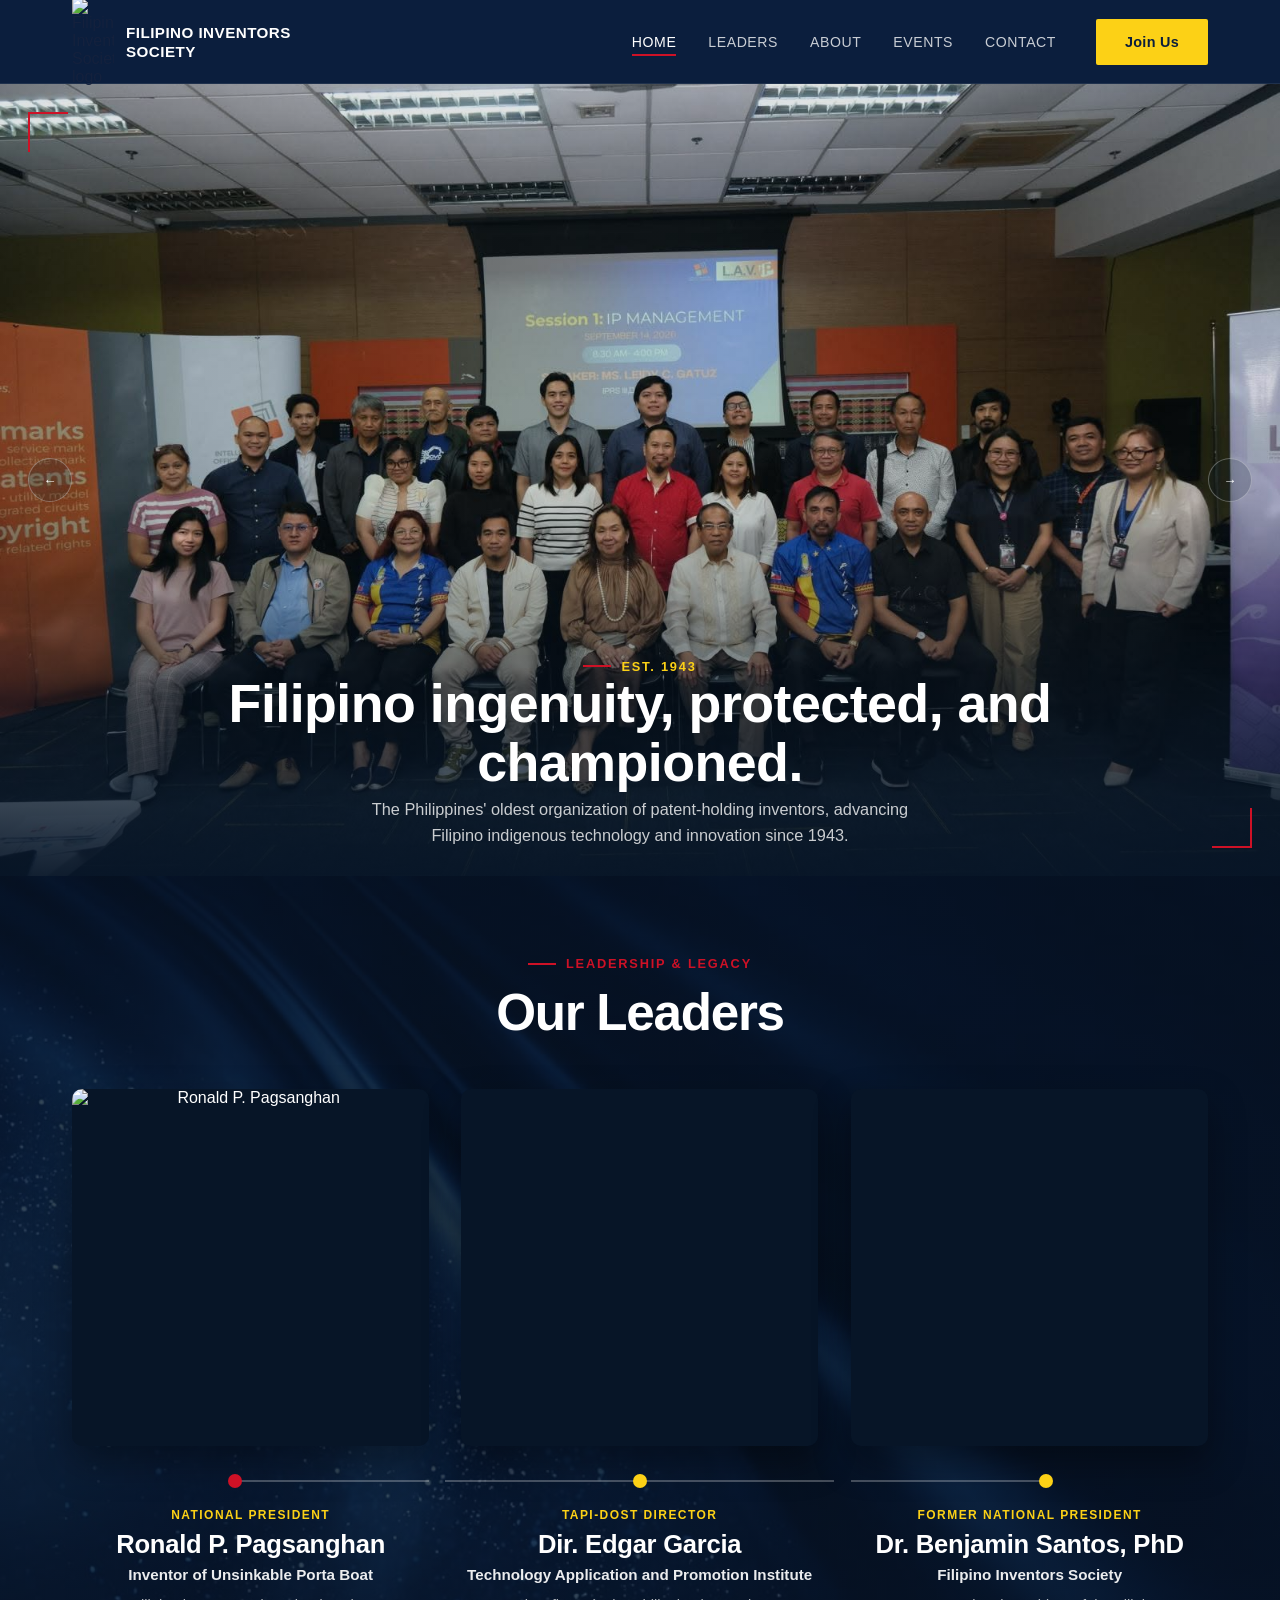
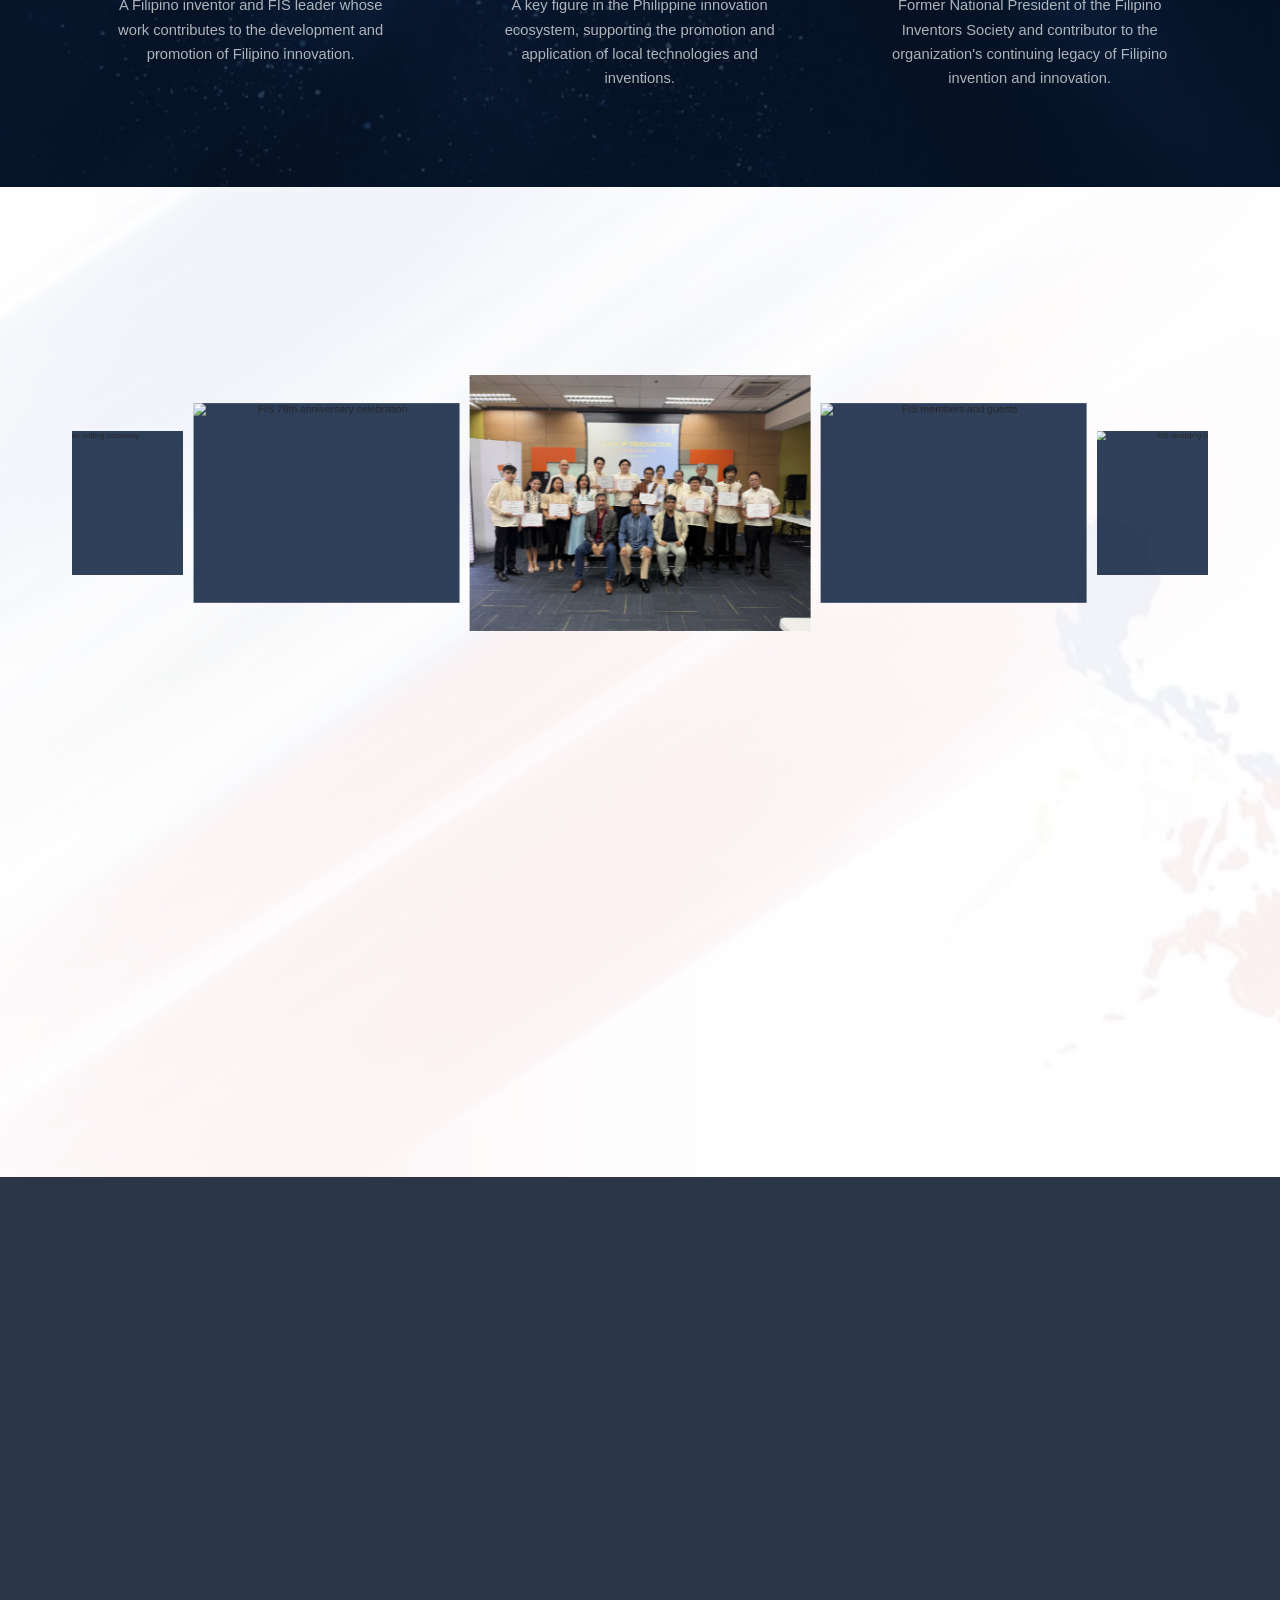
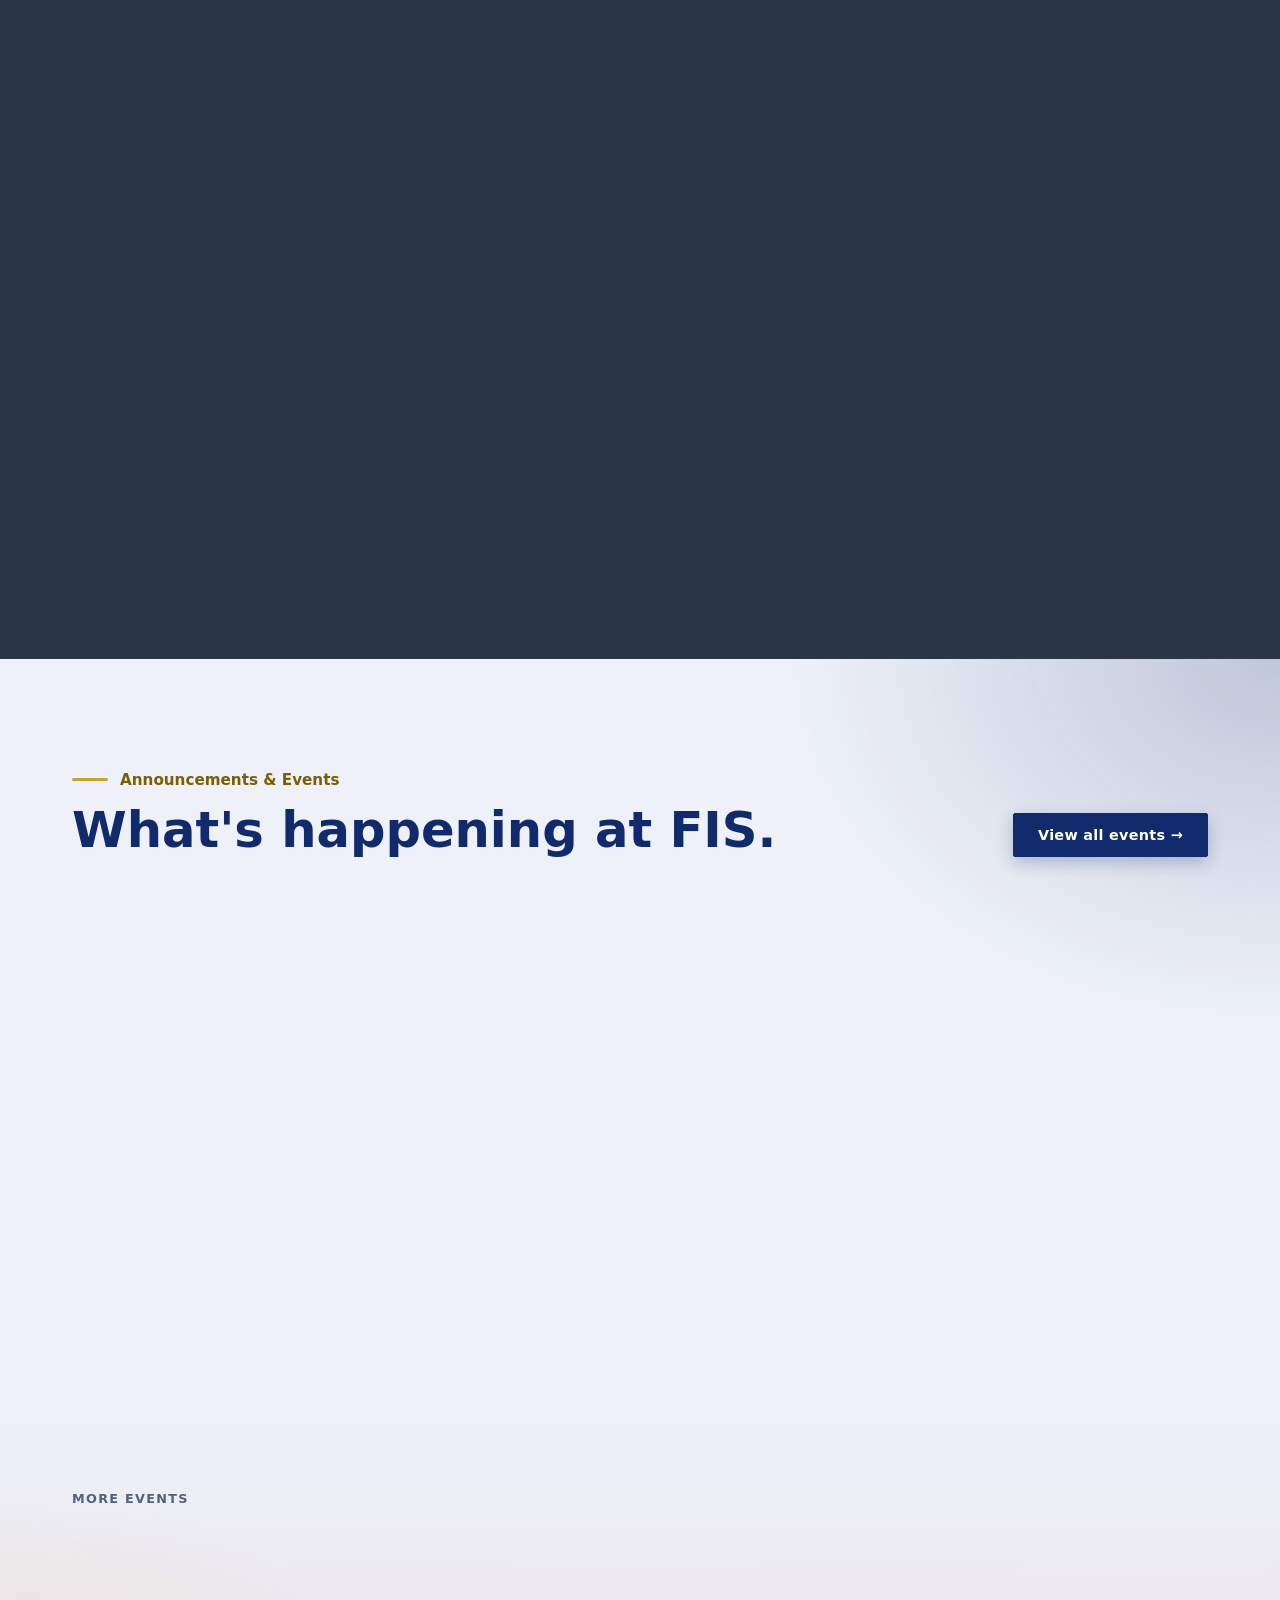
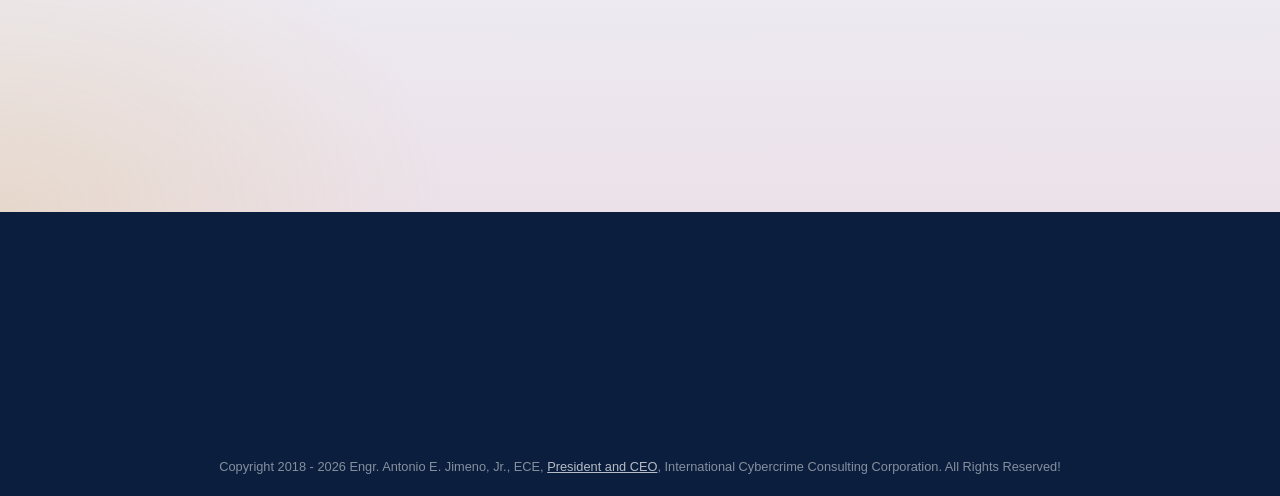
==== commit 2f86973f: "update" ====
--- a/index.html
+++ b/index.html
@@ -80,12 +80,9 @@
             <img src="./assets/img1.jpg" alt="" />
           </div>
           <div class="hero-slide" data-slide="2">
-            <img src="./assets/img2.jpg" alt="" />
+            <img src="./assets/heroimg2.jpeg" alt="" />
           </div>
           <div class="hero-slide" data-slide="3">
-            <img src="./assets/img3.jpg" alt="" />
-          </div>
-          <div class="hero-slide" data-slide="4">
             <img src="./assets/img4.jpg" alt="" />
           </div>
           <div class="hero-slide" data-slide="4">
@@ -125,7 +122,7 @@
           →
         </button>
 
-        <div class="hero-info-card">
+        <!-- <div class="hero-info-card">
           <div class="hero-info-media">
             <img
               src="./assets/anniversarry.jpg"
@@ -142,7 +139,7 @@
             </p>
             <a href="#events" class="btn btn-gold">View details</a>
           </div>
-        </div>
+        </div> -->
       </section>
 
       <!-- ===================== LEADERSHIP ===================== -->
@@ -291,6 +288,7 @@
                     alt="FIS members at a National Inventors Week ceremony"
                   />
                 </button>
+
                 <button
                   class="gallery-item reveal scale-in"
                   type="button"
@@ -302,6 +300,7 @@
                     alt="FIS ribbon-cutting ceremony"
                   />
                 </button>
+
                 <button
                   class="gallery-item reveal scale-in"
                   type="button"
@@ -311,6 +310,17 @@
                   <img
                     src="./assets/gallery3.jpg"
                     alt="FIS 76th anniversary celebration"
+                  />
+                </button>
+                <button
+                  class="gallery-item reveal scale-in"
+                  type="button"
+                  data-full="./assets/gallery10.jpg"
+                  style="--reveal-delay: 0.42s"
+                >
+                  <img
+                    src="./assets/gallery10.jpeg"
+                    alt="FIS members group photo"
                   />
                 </button>
                 <button
